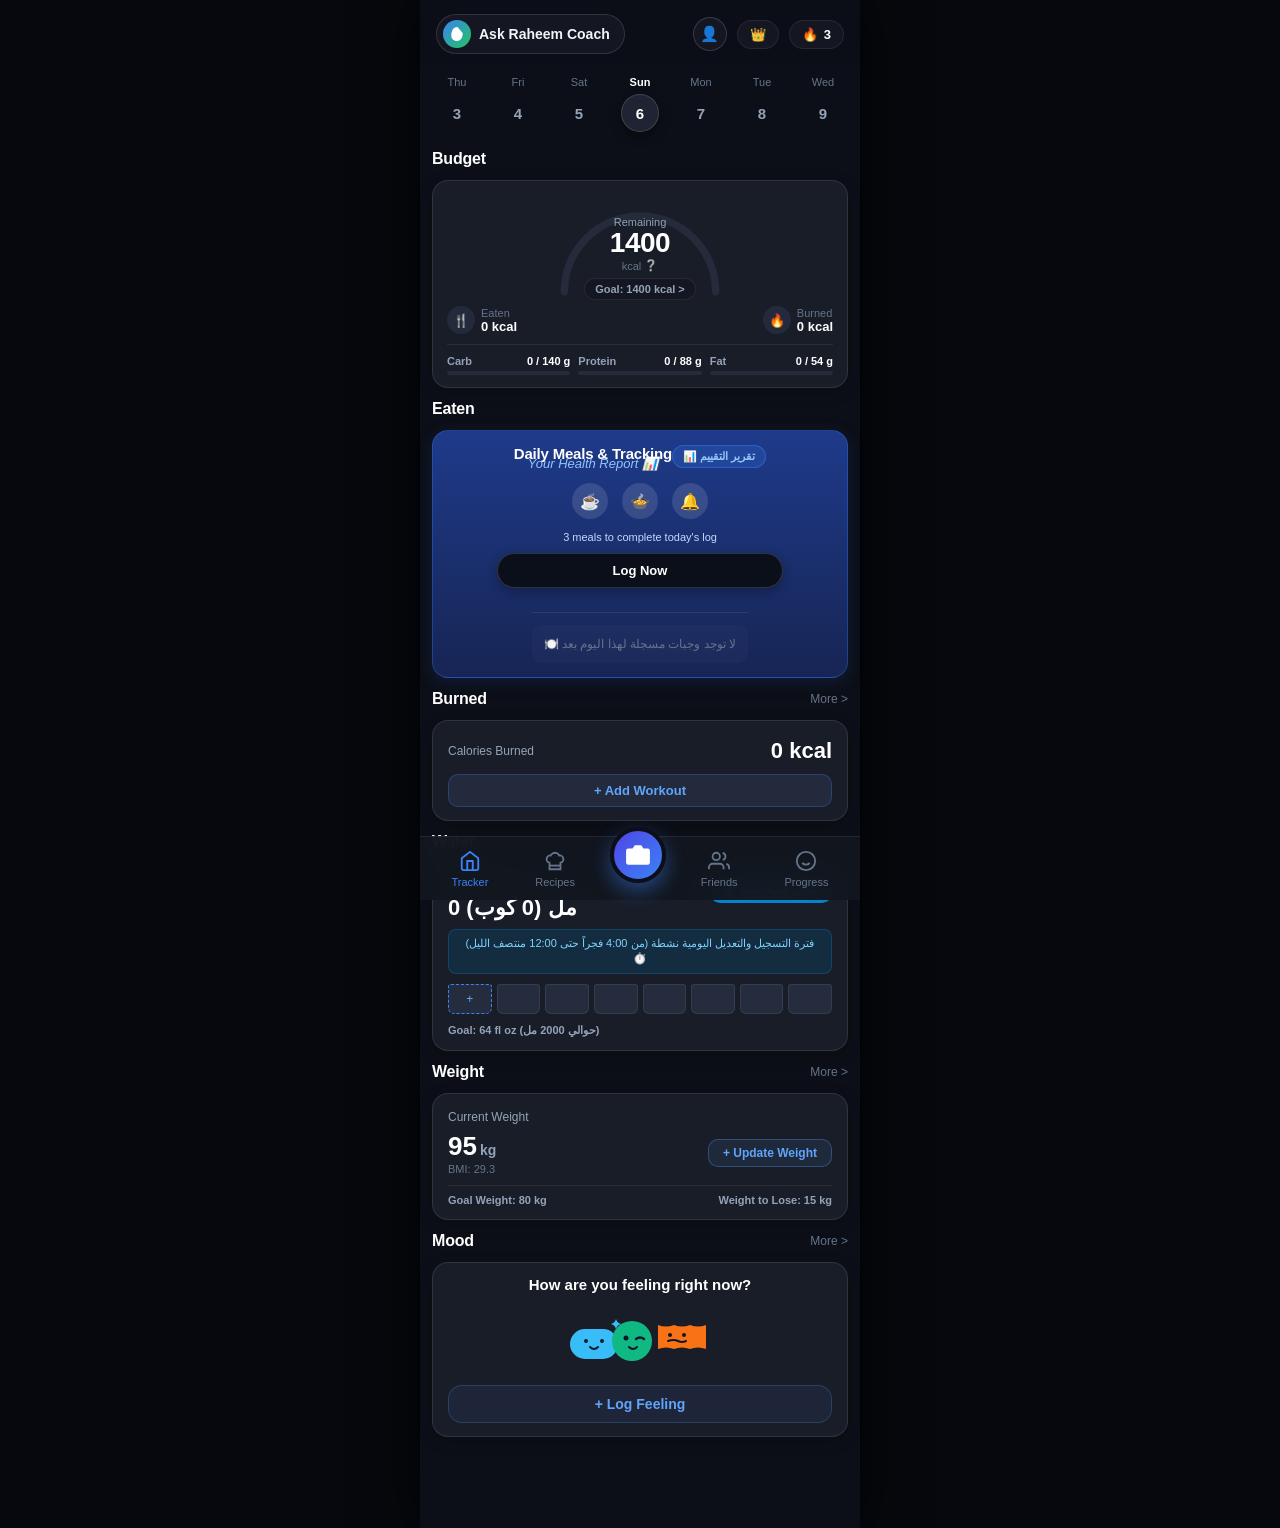
==== android-app/app/src/main/assets/www/index.html @ b7147da4 "Initial commit: Raheem Coach application with secured environment variables and cloud sync" ====
<!DOCTYPE html>
<html lang="ar" dir="rtl">
<head>
  <meta charset="UTF-8">
  <meta name="viewport" content="width=device-width, initial-scale=1.0, maximum-scale=1.0, user-scalable=no, viewport-fit=cover">
  <meta name="theme-color" content="#0c0f17">
  <meta name="apple-mobile-web-app-capable" content="yes">
  <meta name="apple-mobile-web-app-status-bar-style" content="black-translucent">
  <title>Raheem Coach | تتبع السعرات وتحليل الجسم</title>

  <!-- PWA Manifest & Icons -->
  <link rel="manifest" href="manifest.webmanifest">
  <link rel="icon" type="image/png" href="assets/favicon.png">
  <link rel="apple-touch-icon" href="assets/icon-192.png">

  <!-- Stylesheets -->
  <link rel="stylesheet" href="css/raheem-coach.css?v=2.0">
  <link rel="stylesheet" href="css/appediet.css?v=2.0">
  <link rel="stylesheet" href="css/components.css?v=2.0">
  <link rel="stylesheet" href="css/responsive.css?v=2.0">

  <script>
    if ('serviceWorker' in navigator) {
      navigator.serviceWorker.getRegistrations().then(function(registrations) {
        for (let registration of registrations) {
          registration.update();
        }
      });
    }
  </script>
</head>
<body>

  <!-- Main Mobile Application Shell -->
  <div id="mobile-shell">

    <!-- Raheem Coach Header -->
    <header class="app-header">
      <div class="header-left">
        <button class="btn-ask-appediet" id="btn-header-ask-appediet" title="اسأل كوتش رحيم الذكي">
          <div class="app-logo-badge">
            <svg viewBox="0 0 100 100" width="20" height="20">
              <path d="M 52 18 C 32 18 24 38 24 58 C 24 74 38 82 50 82 C 68 82 76 66 76 46 Z" fill="#ffffff"/>
            </svg>
          </div>
          <span class="ask-text">Ask Raheem Coach</span>
        </button>
      </div>

      <div class="header-right">
        <!-- Google Account Profile Avatar Button -->
        <button class="badge-pill badge-user-profile" id="btn-user-profile" title="حسابي والملف الشخصي">
          <img id="header-user-avatar" src="" class="header-avatar-img hidden" alt="صورة حساب Google">
          <span id="header-user-placeholder-icon" style="font-size: 15px;">👤</span>
        </button>
        <!-- VIP Crown -->
        <button class="badge-pill badge-crown" id="badge-crown-vip" title="إعدادات المفتاح والاشتراك VIP">
          <span>👑</span>
        </button>
        <!-- Streak Flame -->
        <div class="badge-pill badge-streak" id="badge-streak">
          <span class="fire-icon">🔥</span>
          <span id="dash-streak-count">0</span>
        </div>
      </div>
    </header>

    <!-- Android PWA Installation Banner -->
    <div id="pwa-install-banner" class="pwa-install-banner hidden" style="margin: 0 16px 10px 16px;">
      <div class="pwa-banner-left">
        <img src="assets/icon-192.png" alt="Raheem Coach" class="pwa-banner-icon" style="border-radius: 8px;">
        <div>
          <div class="pwa-banner-title">تطبيق Raheem Coach على هاتفك</div>
          <div class="pwa-banner-sub">ثبّت التطبيق ليعمل بملء الشاشة</div>
        </div>
      </div>
      <button class="btn-pwa-install-action" id="btn-pwa-install">تثبيت الآن</button>
    </div>

    <!-- Calendar Date Strip (Matches Screenshot 4) -->
    <div class="calendar-strip" id="calendar-strip-container">
      <!-- Injected by JavaScript -->
    </div>

    <!-- VIEW 1: MAIN TRACKER DASHBOARD (Matches Screenshots 3 & 4) -->
    <main id="view-tracker" class="view-container">

      <!-- Budget Section Header -->
      <div class="section-title-row">
        <h2 class="section-title">Budget</h2>
      </div>

      <!-- Budget Card (Semi-arc Radial & Macros) -->
      <div class="app-card budget-card">
        <!-- Radial Semi-Arc Gauge -->
        <div class="budget-radial-container">
          <svg class="radial-svg" viewBox="0 0 220 125">
            <defs>
              <linearGradient id="radialGrad" x1="0%" y1="0%" x2="100%" y2="0%">
                <stop offset="0%" stop-color="#3b82f6" />
                <stop offset="100%" stop-color="#60a5fa" />
              </linearGradient>
            </defs>
            <!-- Background Arc -->
            <path class="radial-track" d="M 20 115 A 90 90 0 0 1 200 115" />
            <!-- Active Progress Arc -->
            <path class="radial-progress" id="dash-radial-arc" d="M 20 115 A 90 90 0 0 1 200 115" stroke-dasharray="283" stroke-dashoffset="283" />
          </svg>
          <div class="radial-center-content">
            <span class="radial-label">Remaining</span>
            <span class="radial-value" id="dash-remaining-kcal">1400</span>
            <div class="radial-unit">
              <span>kcal</span>
              <span style="cursor: pointer; opacity: 0.8;" title="مبني على وزنك والهدف">❔</span>
            </div>
            <div class="budget-goal-pill" id="dash-goal-kcal-badge" style="margin-top: 6px;">
              Goal: 1400 kcal &gt;
            </div>
          </div>
        </div>

        <!-- Left / Right Stats (Eaten vs Burned) -->
        <div class="budget-stats-row">
          <div class="budget-side-stat">
            <div class="stat-icon-wrapper">🍴</div>
            <div class="stat-content">
              <span class="stat-title">Eaten</span>
              <span class="stat-num" id="dash-eaten-kcal">0 kcal</span>
            </div>
          </div>
          <div class="budget-side-stat">
            <div class="stat-icon-wrapper">🔥</div>
            <div class="stat-content">
              <span class="stat-title">Burned</span>
              <span class="stat-num" id="dash-burned-kcal">0 kcal</span>
            </div>
          </div>
        </div>

        <!-- 3 Macro Progress Bars -->
        <div class="budget-macros-row">
          <!-- Carb -->
          <div class="macro-col">
            <div class="macro-header">
              <span class="macro-name">Carb</span>
              <span class="macro-val" id="dash-carb-val">0 / 140 g</span>
            </div>
            <div class="macro-bar-track">
              <div class="macro-bar-fill carb" id="dash-carb-fill" style="width: 0%;"></div>
            </div>
          </div>
          <!-- Protein -->
          <div class="macro-col">
            <div class="macro-header">
              <span class="macro-name">Protein</span>
              <span class="macro-val" id="dash-protein-val">0 / 88 g</span>
            </div>
            <div class="macro-bar-track">
              <div class="macro-bar-fill protein" id="dash-protein-fill" style="width: 0%;"></div>
            </div>
          </div>
          <!-- Fat -->
          <div class="macro-col">
            <div class="macro-header">
              <span class="macro-name">Fat</span>
              <span class="macro-val" id="dash-fat-val">0 / 54 g</span>
            </div>
            <div class="macro-bar-track">
              <div class="macro-bar-fill fat" id="dash-fat-fill" style="width: 0%;"></div>
            </div>
          </div>
        </div>
      </div>

      <!-- Eaten Section Header -->
      <div class="section-title-row">
        <h2 class="section-title">Eaten</h2>
      </div>

      <!-- Eaten Hero Card (Matches Screenshot 3 & 4) -->
      <div class="eaten-hero-card">
        <div style="display:flex; justify-content:space-between; align-items:flex-start;">
          <div>
            <div class="eaten-hero-title">Daily Meals & Tracking</div>
            <div class="eaten-hero-subtitle" id="eaten-health-report-link" style="cursor:pointer;" title="اضغط لفتح التقرير الأسبوعي">
              Your Health Report 📊
            </div>
          </div>
          <button class="btn-quick-report-tag" id="btn-open-weekly-report" style="background:rgba(59,130,246,0.2); border:1px solid rgba(59,130,246,0.4); color:#93c5fd; padding:4px 10px; border-radius:20px; font-size:11px; font-weight:700; cursor:pointer;">
            📊 تقرير التقييم
          </button>
        </div>

        <!-- 3 Meals Status Row -->
        <div class="eaten-meals-status-row">
          <div class="meal-status-bubble" id="meal-status-breakfast" title="Breakfast">☕</div>
          <div class="meal-status-bubble" id="meal-status-lunch" title="Lunch">🍲</div>
          <div class="meal-status-bubble" id="meal-status-dinner" title="Dinner">🔔</div>
        </div>

        <div class="eaten-meals-desc" id="dash-eaten-meals-desc">3 meals to complete today's log</div>
        <button class="btn-eaten-log" id="btn-eaten-log-now">Log Now</button>

        <!-- Logged Meals List Container (Allows clicking to review and re-edit) -->
        <div id="dash-logged-meals-list" class="logged-meals-container" style="margin-top:14px; border-top:1px solid rgba(255,255,255,0.08); padding-top:12px; display:flex; flex-direction:column; gap:8px;">
          <!-- Dynamically populated by AppedietApp.refreshDashboard() -->
        </div>
      </div>

      <!-- Burned Section Header & Card -->
      <div class="section-title-row">
        <h2 class="section-title">Burned</h2>
        <a class="section-more-link" id="link-more-burned">More &gt;</a>
      </div>
      <div class="app-card">
        <div class="card-single-stat-row">
          <span class="card-stat-label">Calories Burned</span>
          <span class="card-stat-big-val" id="dash-calories-burned-val">0 kcal</span>
        </div>
        <button class="btn-card-action" id="btn-add-workout">+ Add Workout</button>
      </div>

      <!-- Water Section Header & Card (Matches Screenshot 3 & 4) -->
      <div class="section-title-row">
        <h2 class="section-title">Water</h2>
        <a class="section-more-link" id="link-more-water">تعديل &gt;</a>
      </div>
      <div class="app-card">
        <div style="display:flex; justify-content:space-between; align-items:flex-start;">
          <div>
            <div class="card-stat-label">Today's Intake</div>
            <div class="card-stat-big-val" id="dash-water-intake-val" style="margin-top: 4px;">0 مل (0 كوب)</div>
          </div>
          <button class="btn-update-weight" id="btn-open-water-modal" style="background:#0284c7; color:#fff; border:none; padding:6px 12px; font-size:11.5px; border-radius:10px; cursor:pointer;">
            💧 تعديل كمية الماء
          </button>
        </div>

        <!-- 4:00 AM to 12:00 AM Cutoff Indicator -->
        <div id="dash-water-window-badge" style="background:rgba(2,132,199,0.15); border:1px solid rgba(2,132,199,0.3); border-radius:8px; padding:6px 10px; font-size:11px; color:#7dd3fc; margin:8px 0 10px 0; text-align:center; line-height:1.4;">
          ⏱️ فترة التسجيل والتعديل اليومية نشطة (من 4:00 فجراً حتى 12:00 منتصف الليل)
        </div>

        <!-- 8 Glass Cups Row -->
        <div class="water-cups-grid">
          <div class="water-cup-item first-add" title="انقر لإضافة كوب">+</div>
          <div class="water-cup-item" title="كوب 2"></div>
          <div class="water-cup-item" title="كوب 3"></div>
          <div class="water-cup-item" title="كوب 4"></div>
          <div class="water-cup-item" title="كوب 5"></div>
          <div class="water-cup-item" title="كوب 6"></div>
          <div class="water-cup-item" title="كوب 7"></div>
          <div class="water-cup-item" title="كوب 8"></div>
        </div>

        <div class="water-footer-goal" id="dash-water-goal-val">Goal: 64 fl oz (حوالي 2000 مل)</div>
      </div>

      <!-- Weight Section Header & Card (Matches Screenshot 3 & 4) -->
      <div class="section-title-row">
        <h2 class="section-title">Weight</h2>
        <a class="section-more-link" id="link-more-weight">More &gt;</a>
      </div>
      <div class="app-card">
        <span class="card-stat-label">Current Weight</span>
        <div class="weight-row-main">
          <div class="weight-current-block">
            <div class="weight-val-unit">
              <span class="weight-number" id="dash-current-weight-val">95</span>
              <span class="weight-unit">kg</span>
            </div>
            <span class="weight-bmi-badge" id="dash-weight-bmi">BMI: 29.3</span>
          </div>
          <button class="btn-update-weight" id="btn-update-weight-modal">+ Update Weight</button>
        </div>

        <div class="weight-footer-goals">
          <span id="dash-goal-weight-val">Goal Weight: 80 kg</span>
          <span id="dash-weight-to-lose-val">Weight to Lose: 15 kg</span>
        </div>
      </div>

      <!-- Mood Section Header & Card (Matches Screenshot 3) -->
      <div class="section-title-row">
        <h2 class="section-title">Mood</h2>
        <a class="section-more-link" id="link-more-mood">More &gt;</a>
      </div>
      <div class="app-card mood-card">
        <div class="mood-title-ask">How are you feeling right now?</div>

        <!-- Mascot Cartoon Blobs Graphic -->
        <div class="mood-mascots-preview">
          <svg viewBox="0 0 140 52">
            <!-- Blue pill smiling -->
            <rect x="0" y="16" width="48" height="30" rx="15" fill="#38bdf8"/>
            <circle cx="16" cy="28" r="2" fill="#0f172a"/>
            <circle cx="32" cy="28" r="2" fill="#0f172a"/>
            <path d="M 20 34 Q 24 38 28 34" stroke="#0f172a" stroke-width="2" fill="none" stroke-linecap="round"/>

            <!-- Green winking blob -->
            <circle cx="62" cy="28" r="20" fill="#10b981"/>
            <circle cx="56" cy="25" r="2.5" fill="#0f172a"/>
            <path d="M 66 26 Q 70 23 74 26" stroke="#0f172a" stroke-width="2.5" fill="none" stroke-linecap="round"/>
            <path d="M 59 34 Q 63 38 67 34" stroke="#0f172a" stroke-width="2" fill="none" stroke-linecap="round"/>
            <path d="M 46 6 Q 47 10 51 11 Q 47 12 46 16 Q 45 12 41 11 Q 45 10 46 6 Z" fill="#38bdf8"/>

            <!-- Orange wavy blob -->
            <path d="M 88 12 Q 96 15 104 12 Q 112 15 120 12 Q 128 15 136 12 L 136 36 Q 128 33 120 36 Q 112 33 104 36 Q 96 33 88 36 Z" fill="#f97316"/>
            <circle cx="100" cy="22" r="2" fill="#0f172a"/>
            <circle cx="114" cy="22" r="2" fill="#0f172a"/>
            <path d="M 98 28 Q 104 26 108 28 Q 112 30 116 28" stroke="#0f172a" stroke-width="2" fill="none" stroke-linecap="round"/>
          </svg>
        </div>

        <button class="btn-log-feeling" id="btn-log-feeling-modal">+ Log Feeling</button>
      </div>

    </main>

    <!-- VIEW 2: BODY COMPOSITION & FAT DISTRIBUTION (User Core Request) -->
    <section id="view-body-progress" class="view-container hidden">
      <div class="section-title-row">
        <h2 class="section-title">Body Composition & Fat Map</h2>
      </div>

      <!-- Semi-Monthly (15-Day) Body & Weight Tracking Card -->
      <div id="semi-monthly-tracking-card" style="margin-bottom: 12px;"></div>

      <div class="app-card" style="padding: 12px 10px;">
        <form id="body-analysis-form" class="compact-form-grid">
          <p style="font-size: 11.5px; color: var(--text-secondary); line-height: 1.4; margin-bottom: 2px;">
            أدخل مقاسات جسمك والتقط صوراً لتحليل نسبة الدهون وخريطة توزيعها ومناطق تركزها بدقة:
          </p>

          <!-- Core Stats: Weight, Height, Goal -->
          <div class="form-row-3col">
            <div class="compact-field-card">
              <label for="input-body-weight" class="compact-field-label">الوزن (كجم)</label>
              <input type="number" step="0.1" id="input-body-weight" class="compact-field-input" value="95" required>
            </div>
            <div class="compact-field-card">
              <label for="input-body-height" class="compact-field-label">الطول (سم)</label>
              <input type="number" id="input-body-height" class="compact-field-input" value="180" required>
            </div>
            <div class="compact-field-card">
              <label for="input-body-goal-weight" class="compact-field-label">الهدف (كجم)</label>
              <input type="number" step="0.1" id="input-body-goal-weight" class="compact-field-input" value="80" required>
            </div>
          </div>

          <!-- Circumferences: Waist & Neck (Essential for US Navy fat formula) -->
          <div class="form-row-2col">
            <div class="compact-field-card">
              <label for="input-body-waist" class="compact-field-label">الخصر (سم) *</label>
              <input type="number" step="0.5" id="input-body-waist" class="compact-field-input" value="98" required>
            </div>
            <div class="compact-field-card">
              <label for="input-body-neck" class="compact-field-label">الرقبة (سم) *</label>
              <input type="number" step="0.5" id="input-body-neck" class="compact-field-input" value="40" required>
            </div>
          </div>

          <!-- Secondary Circumferences: Hips & Chest -->
          <div class="form-row-2col">
            <div class="compact-field-card">
              <label for="input-body-hip" class="compact-field-label">الأرداف / الحوض (سم)</label>
              <input type="number" step="0.5" id="input-body-hip" class="compact-field-input" value="104">
            </div>
            <div class="compact-field-card">
              <label for="input-body-chest" class="compact-field-label">الصدر (سم)</label>
              <input type="number" step="0.5" id="input-body-chest" class="compact-field-input" value="102">
            </div>
          </div>

          <!-- Demographics: Gender & Age -->
          <div class="form-row-2col">
            <div class="compact-field-card">
              <label for="input-body-gender" class="compact-field-label">الجنس</label>
              <select id="input-body-gender" class="compact-field-select">
                <option value="male" selected>ذكر (Male)</option>
                <option value="female">أنثى (Female)</option>
              </select>
            </div>
            <div class="compact-field-card">
              <label for="input-body-age" class="compact-field-label">العمر (سنة)</label>
              <input type="number" id="input-body-age" class="compact-field-input" value="28">
            </div>
          </div>

          <!-- Body Photos Upload -->
          <div style="border-top: 1px solid rgba(255, 255, 255, 0.08); padding-top: 6px; margin-top: 2px;">
            <div style="display: flex; gap: 8px;">
              <label class="compact-photo-btn" style="flex:1;">
                <span>📷 صورة أمامية</span>
                <input type="file" id="body-front-photo-input" accept="image/*" class="hidden">
              </label>
              <label class="compact-photo-btn" style="flex:1;">
                <span>📷 صورة جانبية</span>
                <input type="file" id="body-side-photo-input" accept="image/*" class="hidden">
              </label>
            </div>
            <!-- Thumbnails -->
            <div style="display: flex; gap: 8px; margin-top: 6px;">
              <img id="front-photo-thumb" class="hidden" style="width: 48px; height: 60px; object-fit: cover; border-radius: 6px; border: 1px solid var(--border-active);" alt="Front">
              <img id="side-photo-thumb" class="hidden" style="width: 48px; height: 60px; object-fit: cover; border-radius: 6px; border: 1px solid var(--border-active);" alt="Side">
            </div>
          </div>

          <button type="submit" class="dialog-btn-primary" style="margin-top: 4px; padding: 11px 16px; font-size: 13.5px;">
            🧬 تحليل نسبة وتوزيع الدهون الآن
          </button>
        </form>
      </div>

      <!-- Analysis Results Card -->
      <div id="body-analysis-results" class="body-analysis-container">
        <!-- Hero Metrics -->
        <div class="body-fat-card-hero">
          <div class="body-fat-gauge-row">
            <div class="fat-pct-circle">
              <span class="fat-pct-number" id="res-body-fat-pct">26.8%</span>
              <span class="fat-pct-label">نسبة الدهون</span>
            </div>
            <div class="body-mass-split-col">
              <div class="mass-item-badge">
                <span class="mass-dot fat"></span>
                <div>
                  <div style="font-size: 11px; color: var(--text-muted);">كتلة الدهون</div>
                  <div style="font-size: 15px; font-weight: 700;" id="res-fat-mass-kg">25.5 kg</div>
                </div>
              </div>
              <div class="mass-item-badge">
                <span class="mass-dot muscle"></span>
                <div>
                  <div style="font-size: 11px; color: var(--text-muted);">الكتلة العضلية</div>
                  <div style="font-size: 15px; font-weight: 700;" id="res-lean-mass-kg">69.5 kg</div>
                </div>
              </div>
            </div>
          </div>

          <!-- BMI Quick Badge -->
          <div style="display:flex; justify-content:space-between; font-size:12px; border-top:1px solid var(--border-subtle); padding-top:10px;">
            <span style="color:var(--text-muted);">مؤشر كتلة الجسم (BMI):</span>
            <span style="font-weight:700; color:#ffffff;" id="res-body-bmi">29.3</span>
          </div>
        </div>

        <!-- Interactive Body Silhouette Heatmap (Where is fat stored?) -->
        <div class="body-silhouette-card">
          <h3 style="font-size:15px; font-weight:700; color:#fff;">خريطة توزيع الدهون (Fat Distribution Map)</h3>
          
          <div class="silhouette-layout">
            <!-- Vector Silhouette Graphic -->
            <div class="silhouette-svg-box">
              <svg viewBox="0 0 100 200" width="100%" height="100%">
                <!-- Head -->
                <circle cx="50" cy="18" r="14" fill="#334155" />
                <!-- Neck -->
                <rect x="46" y="32" width="8" height="8" rx="2" fill="#334155" />
                
                <!-- Chest / Upper Torso Heat Zone -->
                <path id="svg-heat-chest" d="M 28 42 C 34 38 66 38 72 42 L 70 70 L 30 70 Z" fill="rgba(245, 158, 11, 0.7)" />
                <!-- Chest line border -->
                <path d="M 28 42 C 34 38 66 38 72 42 L 70 70 L 30 70 Z" fill="none" stroke="#64748b" stroke-width="1.5" />

                <!-- Abdomen / Visceral Belly Heat Zone -->
                <ellipse id="svg-heat-belly" cx="50" cy="94" rx="22" ry="20" fill="rgba(239, 68, 68, 0.85)" />
                <ellipse cx="50" cy="94" rx="22" ry="20" fill="none" stroke="#64748b" stroke-width="1.5" />

                <!-- Flanks / Love Handles (Left & Right) -->
                <path id="svg-heat-flanks" d="M 26 80 Q 20 95 28 112 L 32 110 Q 25 95 30 80 Z M 74 80 Q 80 95 72 112 L 68 110 Q 75 95 70 80 Z" fill="rgba(249, 115, 22, 0.8)" />

                <!-- Pelvis / Hips -->
                <path d="M 28 112 C 36 122 64 122 72 112 L 66 130 L 34 130 Z" fill="#334155" />

                <!-- Thighs Heat Zone -->
                <path id="svg-heat-thighs" d="M 33 130 L 46 130 L 44 165 L 30 165 Z M 54 130 L 67 130 L 70 165 L 56 165 Z" fill="rgba(16, 185, 129, 0.5)" stroke="#64748b" stroke-width="1" />

                <!-- Lower Legs -->
                <rect x="31" y="166" width="10" height="26" rx="4" fill="#334155" />
                <rect x="59" y="166" width="10" height="26" rx="4" fill="#334155" />
                <!-- Feet -->
                <ellipse cx="35" cy="195" rx="9" ry="4" fill="#1e293b" />
                <ellipse cx="65" cy="195" rx="9" ry="4" fill="#1e293b" />
              </svg>
            </div>

            <!-- Distribution Breakdown Bars -->
            <div class="fat-distribution-breakdown-list">
              <!-- Abdominal / Visceral -->
              <div class="dist-bar-item">
                <div class="dist-bar-header">
                  <span style="color:#ef4444;">البطن والأحشاء (Visceral)</span>
                  <span id="dist-val-abdomen">42%</span>
                </div>
                <div class="dist-track">
                  <div class="dist-fill" id="dist-bar-abdomen" style="width: 42%; background-color: #ef4444;"></div>
                </div>
              </div>

              <!-- Flanks / Love Handles -->
              <div class="dist-bar-item">
                <div class="dist-bar-header">
                  <span style="color:#f97316;">الخواصر وأسفل الظهر</span>
                  <span id="dist-val-flanks">24%</span>
                </div>
                <div class="dist-track">
                  <div class="dist-fill" id="dist-bar-flanks" style="width: 24%; background-color: #f97316;"></div>
                </div>
              </div>

              <!-- Chest / Torso -->
              <div class="dist-bar-item">
                <div class="dist-bar-header">
                  <span style="color:#f59e0b;">الصدر والجزء العلوي</span>
                  <span id="dist-val-chest">22%</span>
                </div>
                <div class="dist-track">
                  <div class="dist-fill" id="dist-bar-chest" style="width: 22%; background-color: #f59e0b;"></div>
                </div>
              </div>

              <!-- Thighs & Legs -->
              <div class="dist-bar-item">
                <div class="dist-bar-header">
                  <span style="color:#10b981;">الأفخاذ والساقين</span>
                  <span id="dist-val-thighs">12%</span>
                </div>
                <div class="dist-track">
                  <div class="dist-fill" id="dist-bar-thighs" style="width: 12%; background-color: #10b981;"></div>
                </div>
              </div>
            </div>
          </div>

          <!-- Strategy & Recommendations -->
          <div style="background-color:rgba(0,0,0,0.25); border-radius:12px; padding:12px; margin-top:8px;">
            <div style="font-size:12px; font-weight:700; color:#60a5fa; margin-bottom:4px;">💡 التوصية الغذائية المخصصة لنوع توزيع دهونك:</div>
            <div id="res-fat-strategy" style="font-size:12px; color:#cbd5e1; line-height:1.5;">
              تتركز الدهون بشكل أساسي في منطقة البطن والحشوية والخواصر (Visceral & Abdominal). يوصى بعجز سعرات معتدل (400-500 سعر)، والتركيز على البروتين لحماية العضلات وزيادة النشاط اليومي NEAT (8000 إلى 10000 خطوة).
            </div>
          </div>

          <button class="dialog-btn-primary" id="btn-apply-goals-to-profile" style="margin-top:4px;">
            🎯 تحديث ميزانية السعرات اليومية تلقائياً
          </button>
        </div>
      </div>
    </section>

    <!-- VIEW 3: RECIPES -->
    <section id="view-recipes" class="view-container hidden">
      <div class="section-title-row">
        <h2 class="section-title">Healthy Recipes</h2>
      </div>
      <div class="app-card" style="display:flex; flex-direction:column; gap:12px;">
        <div style="font-size:15px; font-weight:700; color:#fff;">وجبات سريعة عالية البروتين للشبع</div>
        
        <div style="background:#1e2434; padding:12px; border-radius:12px; display:flex; justify-content:space-between; align-items:center;">
          <div>
            <div style="font-weight:700; color:#f1f5f9;">أومليت البيض والشوفان الصحي</div>
            <div style="font-size:12px; color:var(--text-muted);">280 kcal • 22g Protein • 18g Carb</div>
          </div>
          <button class="btn-update-weight" onclick="(window.RaheemCoachApp || window.AppedietApp).scanner.openWithCustomMeal('أومليت البيض والشوفان الصحي', 280, 22, 18, 12)">عرض</button>
        </div>

        <div style="background:#1e2434; padding:12px; border-radius:12px; display:flex; justify-content:space-between; align-items:center;">
          <div>
            <div style="font-weight:700; color:#f1f5f9;">سلطة التونة بالليمون والخيار</div>
            <div style="font-size:12px; color:var(--text-muted);">190 kcal • 30g Protein • 4g Carb</div>
          </div>
          <button class="btn-update-weight" onclick="(window.RaheemCoachApp || window.AppedietApp).scanner.openWithCustomMeal('سلطة التونة بالليمون والخيار', 190, 30, 4, 3)">عرض</button>
        </div>
      </div>
    </section>

    <!-- VIEW 4: FRIENDS & SOCIAL STREAK -->
    <section id="view-friends" class="view-container hidden">
      <div class="section-title-row">
        <h2 class="section-title">Friends & Community</h2>
      </div>
      <div class="app-card" style="text-align:center; padding:28px 16px;">
        <div style="font-size:36px; margin-bottom:8px;">👥</div>
        <h3 style="font-size:16px; font-weight:700; color:#fff;">تحديات الأصدقاء والالتزام</h3>
        <p style="font-size:13px; color:var(--text-secondary); margin:8px 0 16px 0;">
          شارك أيام التزامك (Streak) وتنافس مع أصدقائك في تحقيق مستهدفات الماء والرياضة.
        </p>
        <button class="dialog-btn-primary" onclick="alert('رابط مشاركة التحدي: https://appediet.app/invite')">مشاركة رابط التحدي</button>
      </div>
    </section>

    <!-- Fixed Bottom Navigation Bar (Matches Screenshot 3 & 4) -->
    <nav class="bottom-nav">
      <!-- Tab 1: Tracker -->
      <button class="nav-tab-item active" data-view="tracker">
        <svg viewBox="0 0 24 24">
          <path d="M3 9l9-7 9 7v11a2 2 0 0 1-2 2H5a2 2 0 0 1-2-2z"/>
          <polyline points="9 22 9 12 15 12 15 22"/>
        </svg>
        <span>Tracker</span>
      </button>

      <!-- Tab 2: Recipes -->
      <button class="nav-tab-item" data-view="recipes">
        <svg viewBox="0 0 24 24">
          <path d="M6 13.87A4 4 0 0 1 7.41 6a5.11 5.11 0 0 1 1.05-1.54 5 5 0 0 1 7.08 0A5.11 5.11 0 0 1 16.59 6 4 4 0 0 1 18 13.87V21H6Z"/>
          <line x1="6" y1="17" x2="18" y2="17"/>
        </svg>
        <span>Recipes</span>
      </button>

      <!-- Tab 3: Center Elevated Camera FAB -->
      <div class="nav-camera-fab-container">
        <button class="nav-camera-fab" id="nav-fab-camera" title="مسح وجبة أو مشروب بالكاميرا">
          <svg viewBox="0 0 24 24">
            <path d="M23 19a2 2 0 0 1-2 2H3a2 2 0 0 1-2-2V8a2 2 0 0 1 2-2h4l2-3h6l2 3h4a2 2 0 0 1 2 2z"/>
            <circle cx="12" cy="13" r="4"/>
          </svg>
        </button>
      </div>

      <!-- Tab 4: Friends -->
      <button class="nav-tab-item" data-view="friends">
        <svg viewBox="0 0 24 24">
          <path d="M17 21v-2a4 4 0 0 0-4-4H5a4 4 0 0 0-4 4v2"/>
          <circle cx="9" cy="7" r="4"/>
          <path d="M23 21v-2a4 4 0 0 0-3-3.87"/>
          <path d="M16 3.13a4 4 0 0 1 0 7.75"/>
        </svg>
        <span>Friends</span>
      </button>

      <!-- Tab 5: Progress / Body -->
      <button class="nav-tab-item" data-view="body-progress">
        <svg viewBox="0 0 24 24">
          <circle cx="12" cy="12" r="10"/>
          <path d="M8 14s1.5 2 4 2 4-2 4-2"/>
          <line x1="9" y1="9" x2="9.01" y2="9"/>
          <line x1="15" y1="9" x2="15.01" y2="9"/>
        </svg>
        <span>Progress</span>
      </button>
    </nav>

  </div><!-- /mobile-shell -->


  <!-- ==========================================================================
       MODAL 1: FOOD SCANNER & DETAILS (Matches Screenshots 1 & 2)
       ========================================================================== -->
  <div class="food-modal-overlay" id="food-scanner-modal">
    <div class="food-modal-container">
      
      <!-- Modal Header -->
      <div class="food-modal-header">
        <button class="food-nav-icon-btn" id="btn-close-food-modal">
          <svg width="20" height="20" viewBox="0 0 24 24" fill="none" stroke="currentColor" stroke-width="2.5"><polyline points="15 18 9 12 15 6"/></svg>
        </button>
        <button class="meal-type-selector-btn" id="current-meal-type-badge">Lunch ▾</button>
        <div style="display:flex; gap:10px;">
          <button class="food-nav-icon-btn" title="مساعدة">❔</button>
          <button class="food-nav-icon-btn" title="مفضلة">⭐</button>
        </div>
      </div>

      <!-- Hidden file input for capturing meals -->
      <input type="file" id="food-camera-file-input" accept="image/*" class="hidden">

      <!-- Scrollable Body -->
      <div class="food-modal-scrollable">
        
        <!-- Top Photo Display (Matches Screenshot 1 & 2) -->
        <div class="food-photo-hero-area" style="background:#131824; display:flex; align-items:center; justify-content:center; position:relative; overflow:hidden;">
          <img id="food-photo-preview" src="" alt="صورة الوجبة" style="display:none; width:100%; height:100%; object-fit:cover;">
          <div id="food-photo-placeholder" style="display:flex; flex-direction:column; align-items:center; justify-content:center; color:var(--text-muted); padding:30px; text-align:center;">
            <span style="font-size:52px; margin-bottom:8px;">🥗</span>
            <span style="font-size:14px; font-weight:600; color:#cbd5e1;">صورة الوجبة المحللة عبر الذكاء الاصطناعي</span>
            <span style="font-size:11px; color:var(--text-muted); margin-top:4px;">اضغط تصوير بالأسفل لفحص أي فطار أو غداء أو عشاء</span>
          </div>
          <button class="food-camera-retake-btn" id="btn-retake-photo">
            <span>📷 إعادة تصوير</span>
          </button>
        </div>

        <!-- Food Details Bottom Sheet -->
        <div class="food-details-sheet">
          
          <!-- Ingredient Details Box (User Precision Input) -->
          <div class="food-notes-card" id="food-notes-card">
            <div class="food-notes-header" id="btn-notes-header-toggle">
              <div class="notes-header-left">
                <span class="notes-icon">✍️</span>
                <div>
                  <div class="notes-title">تدقيق المكونات (لدقة حسابية 100%)</div>
                  <div class="notes-sub">اكتب مثلاً: كم بيضة، ملاعق سكر، زيت، كمية أرز أو خبز...</div>
                </div>
              </div>
              <button type="button" class="btn-toggle-notes" id="btn-toggle-notes" title="طي / إظهار الملاحظات">▴</button>
            </div>

            <div class="food-notes-body" id="food-notes-body">
              <textarea id="food-user-notes-input" class="food-notes-textarea" rows="2" placeholder="اكتب تفاصيل إضافية للمكونات إن أردت (مثال: 3 بيضات، نصف رغيف بلدي، ملعقة زيت زيتون، وشاي بملعقة سكر)..."></textarea>
              
              <!-- Quick Tap Suggestions -->
              <div class="notes-quick-tags">
                <button type="button" class="quick-tag-chip" data-tag="+ معلقة سكر">+ معلقة سكر</button>
                <button type="button" class="quick-tag-chip" data-tag="+ بدون سكر">+ بدون سكر</button>
                <button type="button" class="quick-tag-chip" data-tag="+ 2 بيضة مسلوقة">+ 2 بيضة مسلوقة</button>
                <button type="button" class="quick-tag-chip" data-tag="+ 3 بيضات">+ 3 بيضات</button>
                <button type="button" class="quick-tag-chip" data-tag="+ نصف رغيف بلدي">+ نصف رغيف بلدي</button>
                <button type="button" class="quick-tag-chip" data-tag="+ معلقة زيت زيتون">+ معلقة زيت زيتون</button>
                <button type="button" class="quick-tag-chip" data-tag="+ 5 ملاعق أرز">+ 5 ملاعق أرز</button>
                <button type="button" class="quick-tag-chip" data-tag="+ بطاطس مسلوقة">+ بطاطس مسلوقة</button>
              </div>

              <div class="notes-action-row">
                <button type="button" class="btn-analyze-with-notes" id="btn-analyze-with-notes">
                  <span id="btn-analyze-notes-icon">⚡</span>
                  <span id="btn-analyze-notes-text">تحليل الوجبة بالصورة والمكونات المكتوبة</span>
                </button>
              </div>
            </div>
          </div>

          <!-- Title & Quantity Stepper Row -->
          <div class="food-title-stepper-row">
            <div class="food-title-box">
              <span class="food-name-title" id="modal-food-name">وجبة طعام</span>
              <button class="btn-edit-pencil" id="btn-edit-food-name">✎</button>
            </div>
            <!-- Stepper -->
            <div class="stepper-control">
              <button class="stepper-btn minus" id="btn-stepper-minus">-</button>
              <span class="stepper-count" id="modal-stepper-count">1</span>
              <button class="stepper-btn plus" id="btn-stepper-plus">+</button>
            </div>
          </div>

          <!-- Calories Card (Matches Screenshot 1 & 2) -->
          <div class="food-calories-pill-card">
            <div class="calorie-flame-icon-box">🔥</div>
            <div class="calorie-texts">
              <span class="calorie-label-small">Calories</span>
              <div class="calorie-val-with-pencil">
                <span id="modal-calorie-val">1</span>
                <button class="btn-edit-pencil" id="btn-edit-calories">✎</button>
              </div>
            </div>
          </div>

          <!-- 3 Macro Cards Row (Matches Screenshot 1 & 2) -->
          <div class="food-macros-3col">
            <!-- Carb -->
            <div class="macro-box-item">
              <div class="macro-box-icon">🌾</div>
              <div class="macro-box-texts">
                <span class="macro-box-label">Carb</span>
                <span class="macro-box-val" id="modal-carb-val">0 g</span>
              </div>
            </div>
            <!-- Protein -->
            <div class="macro-box-item">
              <div class="macro-box-icon">🐟</div>
              <div class="macro-box-texts">
                <span class="macro-box-label">Protein</span>
                <span class="macro-box-val" id="modal-protein-val">0.1 g</span>
              </div>
            </div>
            <!-- Fat -->
            <div class="macro-box-item">
              <div class="macro-box-icon">💧</div>
              <div class="macro-box-texts">
                <span class="macro-box-label">Fat</span>
                <span class="macro-box-val" id="modal-fat-val">0 g</span>
              </div>
            </div>
          </div>

          <!-- Show More Toggle -->
          <div class="btn-show-more-toggle" id="btn-show-more-nutrition">Show More ▾</div>
          <div id="modal-extended-nutrients" class="hidden" style="display:flex; justify-content:space-around; background:#141822; padding:8px; border-radius:10px; font-size:12px;">
            <span>ألياف: <strong id="modal-fiber-val">0 g</strong></span>
            <span>سكريات: <strong id="modal-sugar-val">0 g</strong></span>
            <span>صوديوم: <strong id="modal-sodium-val">4 mg</strong></span>
          </div>

          <!-- Food List Section (Matches Screenshot 1 & 2) -->
          <div class="food-list-section">
            <span class="food-list-title">Food List</span>
            <div class="food-list-chips-row" id="modal-food-list-container">
              <!-- Injected by JavaScript -->
            </div>
          </div>

          <!-- Insights For You Card (Matches Screenshot 1) -->
          <div class="insights-for-you-card">
            <div class="insights-header-row">
              <div class="insights-heading-text">Unlock AI insights for your meal</div>
              <!-- Rainbow Mascot Graphic -->
              <div class="insights-mascot-graphic">
                <svg viewBox="0 0 90 75" width="100%" height="100%">
                  <!-- Rainbow Arcs -->
                  <path d="M 12 70 A 32 32 0 0 1 76 70" fill="none" stroke="#f59e0b" stroke-width="7" stroke-linecap="round"/>
                  <path d="M 20 70 A 24 24 0 0 1 68 70" fill="none" stroke="#fb7185" stroke-width="6" stroke-linecap="round"/>
                  <path d="M 28 70 A 16 16 0 0 1 60 70" fill="none" stroke="#38bdf8" stroke-width="6" stroke-linecap="round"/>
                  <!-- Cute Eyes -->
                  <circle cx="28" cy="62" r="5" fill="#1e293b"/>
                  <circle cx="27" cy="61" r="1.5" fill="#ffffff"/>
                  <circle cx="39" cy="62" r="5" fill="#1e293b"/>
                  <circle cx="38" cy="61" r="1.5" fill="#ffffff"/>
                  <!-- Sparkle -->
                  <path d="M 74 25 Q 76 29 80 30 Q 76 31 74 35 Q 72 31 68 30 Q 72 29 74 25 Z" fill="#ffffff"/>
                </svg>
              </div>
            </div>
            <div class="insights-subtext">
              See what's good, what to improve, and what to eat next
            </div>

            <!-- Insights details revealed on click -->
            <div id="insights-expanded-box" class="insights-expanded-bullets hidden">
              <div>✅ <strong>الجيد:</strong> <span id="insight-whats-good">خالٍ من السعرات، غني بمضادات الأكسدة ومحفز للحرق.</span></div>
              <div>⚠️ <strong>التحسين:</strong> <span id="insight-what-to-improve">تناوله بدون سكر أبيض أو مبيضات مضافة.</span></div>
              <div>🥗 <strong>ماذا تأكل تالياً:</strong> <span id="insight-what-to-eat-next">سناك بروتيني كبيضة مسلوقة لضبط الشبع.</span></div>
            </div>

            <button class="btn-view-insights-free" id="btn-unlock-insights">View Once for Free</button>
          </div>

        </div><!-- /food-details-sheet -->

      </div><!-- /food-modal-scrollable -->

      <!-- Fixed Bottom Action Button (Matches Screenshot 1 & 2) -->
      <div class="food-modal-bottom-bar" style="display:flex; align-items:center; gap:8px;">
        <button type="button" class="btn-delete-meal-action hidden" id="btn-delete-meal-modal" style="background:rgba(239,68,68,0.2); border:1px solid rgba(239,68,68,0.4); color:#fca5a5; width:48px; height:48px; border-radius:14px; display:flex; align-items:center; justify-content:center; font-size:18px; cursor:pointer;" title="حذف الوجبة">🗑️</button>
        <button class="btn-log-to-meal-primary" id="btn-log-to-meal-action" style="flex:1;">
          <span id="log-btn-text">Log to Lunch</span>
          <span class="btn-badge-left">3 left</span>
        </button>
      </div>

    </div>
  </div>


  <!-- ==========================================================================
       MODAL 2: ASK APPEDIET & HUNGER COACH ("لو جعان")
       ========================================================================== -->
  <div class="dialog-modal-overlay" id="ask-appediet-modal">
    <div class="coach-modal-container">
      <div class="coach-header">
        <div style="display:flex; align-items:center; gap:8px;">
          <span style="font-size:20px;">🥗</span>
          <div>
            <div style="font-size:15px; font-weight:700; color:#fff;">كوتش رحيم الذكي (Raheem Coach)</div>
            <div style="font-size:11px; color:#10b981;">● متصل لمساعدتك عند الجوع وتوجيه أكلك</div>
          </div>
        </div>
        <button class="dialog-close-btn" id="btn-close-coach-modal">✕</button>
      </div>

      <!-- Chat History -->
      <div class="coach-chat-history" id="coach-chat-history">
        <!-- Hunger Emergency Card -->
        <div class="hunger-emergency-card">
          <div style="display:flex; align-items:center; gap:8px;">
            <span style="font-size:22px;">🚨</span>
            <div style="font-size:14px; font-weight:800; color:#fff;">تشعر بالجوع الشديد الآن؟</div>
          </div>
          <div style="font-size:12px; color:#fed7aa; line-height:1.4;">
            اضغط بالأسفل فوراً لتحليل ميزانيتك المتبقية واقتراح أفضل سناك يملأ بطنك دون أن يكسر الدايت.
          </div>
          <button class="btn-pwa-install-action" id="btn-hunger-emergency" style="background:#fff; color:#7c2d12; align-self:flex-start;">
            أنا جعان دلوقتي.. آكل إيه؟
          </button>
        </div>

        <!-- Quick Prompt Chips -->
        <div style="display:flex; gap:6px; overflow-x:auto; padding:4px 0;">
          <button class="coach-quick-chip" data-prompt="نفسي في حاجة حلوة ومش عاوز أبوظ الدايت" style="background:#1e2434; border:1px solid rgba(255,255,255,0.1); color:#93c5fd; border-radius:14px; padding:6px 12px; font-size:12px; white-space:nowrap; cursor:pointer;">نفسي في سكر/حلو 🍫</button>
          <button class="coach-quick-chip" data-prompt="عشاء خفيف ميزودش وزني ويساعدني أنام" style="background:#1e2434; border:1px solid rgba(255,255,255,0.1); color:#93c5fd; border-radius:14px; padding:6px 12px; font-size:12px; white-space:nowrap; cursor:pointer;">عشاء خفيف ومشبع 🌙</button>
          <button class="coach-quick-chip" data-prompt="أنا معزوم في مطعم برة أتصرف إزاي؟" style="background:#1e2434; border:1px solid rgba(255,255,255,0.1); color:#93c5fd; border-radius:14px; padding:6px 12px; font-size:12px; white-space:nowrap; cursor:pointer;">الأكل في المطاعم 🍔</button>
        </div>
      </div>

      <!-- Chat Input -->
      <div class="coach-chat-input-bar">
        <input type="text" id="coach-user-input" class="coach-input-field" placeholder="اسألني أي شيء عن الجوع أو الأكل..." dir="rtl">
        <button class="coach-send-btn" id="btn-send-coach-msg">➤</button>
      </div>
    </div>
  </div>

  <!-- ==========================================================================
       MODAL 3: VIP SETTINGS & GOOGLE WORKSPACE DATABASE SYNC
       ========================================================================== -->
  <div class="dialog-modal-overlay" id="settings-sync-modal">
    <div class="coach-modal-container" style="max-height: 85vh; overflow-y: auto;">
      <div class="coach-header">
        <div style="display:flex; align-items:center; gap:8px;">
          <span style="font-size:20px;">⚙️</span>
          <div>
            <div style="font-size:15px; font-weight:700; color:#fff;">إعدادات السحابة و Google Workspace</div>
            <div style="font-size:11px; color:#38bdf8;">حفظ ومعالجة أونلاين 24/7 بدون الحاجة للكمبيوتر</div>
          </div>
        </div>
        <button class="dialog-close-btn" id="btn-close-settings-modal">✕</button>
      </div>

      <div style="padding: 16px; display:flex; flex-direction:column; gap:14px;">
        
        <!-- Status Card: 24/7 Standalone -->
        <div style="background: rgba(16, 185, 129, 0.1); border: 1px solid rgba(16, 185, 129, 0.3); border-radius: 12px; padding: 12px;">
          <div style="display:flex; align-items:center; gap:8px; color: #10b981; font-weight:700; font-size:13px;">
            <span>🟢</span>
            <span>معالجة الذكاء الاصطناعي أونلاين مباشرة عبر Google Cloud</span>
          </div>
          <p style="font-size: 11.5px; color: #94a3b8; margin-top: 4px; line-height: 1.4; margin-bottom: 0;">
            تطبيق Raheem Coach مبرمج للاتصال مباشرة بخوادم Google Gemini السحابية. يعمل التطبيق على هاتفك المحمول بشكل مستقل تماماً ودون الحاجة لتشغيل اللابتوب!
          </p>
        </div>

        <!-- Google Gemini API Key Section -->
        <div style="background:#131722; border:1px solid rgba(255,255,255,0.08); border-radius:12px; padding:12px; display:flex; flex-direction:column; gap:8px;">
          <label style="color:#94a3b8; font-size:11.5px; font-weight:600;">مفتاح Google Gemini API:</label>
          <div style="display:flex; width:100%; gap:8px;">
            <input type="password" id="settings-api-key-input" style="flex:1; background:rgba(0,0,0,0.35); border:1px solid rgba(255,255,255,0.1); color:#fff; font-size:12px; border-radius:8px; padding:8px;" placeholder="أدخل مفتاح Gemini API (اختياري - السيرفر يعمل تلقائياً)">
            <button id="btn-save-api-key" style="background:#3b82f6; color:#fff; border:none; border-radius:8px; padding:6px 14px; font-weight:700; font-size:12px; cursor:pointer;">حفظ</button>
          </div>
        </div>

        <!-- Google Workspace / Sheets Cloud Database Section -->
        <div style="background: #141824; border: 1px solid rgba(255,255,255,0.08); border-radius: 12px; padding: 14px; display:flex; flex-direction:column; gap:10px;">
          <div style="display:flex; justify-content:space-between; align-items:center;">
            <div style="display:flex; align-items:center; gap:8px;">
              <span style="font-size:18px;">📊</span>
              <strong style="color:#fff; font-size:13px;">قاعدة بيانات Google Sheets أونلاين</strong>
            </div>
            <span id="google-sync-status-badge" style="background:rgba(239, 68, 68, 0.2); color:#fca5a5; font-size:10.5px; padding:3px 8px; border-radius:12px; font-weight:600;">غير متصل</span>
          </div>

          <p style="font-size: 11.5px; color: #94a3b8; line-height: 1.4; margin:0;">
            اربط جدول Google Sheets في Google Workspace لتخزين كل وجبة، كالوري، وقياسات دهون سحابياً للأبد.
          </p>

          <input type="url" id="google-webhook-url-input" style="background:rgba(0,0,0,0.35); border:1px solid rgba(255,255,255,0.1); color:#fff; font-size:11px; border-radius:8px; padding:8px;" placeholder="رابط الويب هوك: https://script.google.com/macros/s/.../exec">

          <div style="display:flex; gap:8px;">
            <button id="btn-save-google-webhook" class="dialog-btn-primary" style="flex:1; padding:9px; font-size:12px;">💾 حفظ وتفعيل الربط</button>
            <button id="btn-test-google-sync" style="background:#1e293b; color:#93c5fd; border:1px solid rgba(255,255,255,0.1); border-radius:var(--radius-full); padding:9px 14px; font-size:12px; font-weight:700; cursor:pointer;">⚡ تجربة مزامنة</button>
          </div>

          <!-- Instructions Accordion -->
          <details style="margin-top:6px; font-size:11.5px; color:#cbd5e1; background:rgba(0,0,0,0.25); padding:8px 10px; border-radius:8px;">
            <summary style="cursor:pointer; color:#60a5fa; font-weight:600;">📋 خطوات ربط شيت جوجل في دقيقة واحدة:</summary>
            <ol style="padding-right: 18px; margin: 8px 0 0 0; line-height: 1.6;">
              <li>افتح Google Sheets وأنشئ جدولاً جديداً باسم <strong>Raheem Coach Database</strong>.</li>
              <li>من القائمة اضغط <strong>Extensions > Apps Script</strong>.</li>
              <li>امسح ما بداخله والصق الكود الجاهز من ملف <code>google_apps_script.js</code> الموجود بمشروعك.</li>
              <li>اضغط <strong>Deploy > New deployment > Web app</strong> واختر <em>Who has access: Anyone</em>.</li>
              <li>انسخ الرابط النهائي والصقه في الخانة بالأعلى واضغط حفظ.</li>
            </ol>
          </details>
        </div>

      </div>
    </div>
  </div>

  <!-- ==========================================================================
       MODAL 4: USER ACCOUNT & GOOGLE SIGN-IN
       ========================================================================== -->
  <div class="dialog-modal-overlay" id="user-account-modal">
    <div class="coach-modal-container" style="max-height: 85vh; overflow-y: auto;">
      
      <!-- Modal Header -->
      <div class="coach-header">
        <div style="display:flex; align-items:center; gap:8px;">
          <span style="font-size:20px;">👤</span>
          <div>
            <div style="font-size:15px; font-weight:700; color:#fff;">حساب المستخدم و Google</div>
            <div style="font-size:11px; color:#60a5fa;">مزامنة البيانات والحساب الشخصي</div>
          </div>
        </div>
        <button class="dialog-close-btn" id="btn-close-account-modal">✕</button>
      </div>

      <!-- Hidden File Input for Avatar Upload -->
      <input type="file" id="account-avatar-file-input" accept="image/*" class="hidden">

      <div style="padding: 16px; display:flex; flex-direction:column; gap:14px;">
        
        <!-- ================= VIEW A: LOGGED IN ================= -->
        <div id="account-view-logged-in" class="hidden" style="display:flex; flex-direction:column; gap:16px;">
          
          <!-- Profile Card -->
          <div style="background: linear-gradient(135deg, rgba(30, 41, 59, 0.8), rgba(15, 23, 42, 0.95)); border: 1px solid rgba(59, 130, 246, 0.35); border-radius: 16px; padding: 18px; display:flex; flex-direction:column; align-items:center; text-align:center; position:relative;">
            
            <!-- Avatar Container with Edit Badge -->
            <div style="position:relative; margin-bottom:12px;">
              <img id="account-profile-avatar-img" src="" alt="Google Profile" style="width:78px; height:78px; border-radius:50%; object-fit:cover; border:3px solid #3b82f6; box-shadow:0 0 20px rgba(59, 130, 246, 0.45);">
              <button id="btn-change-avatar-photo" style="position:absolute; bottom:-2px; right:-2px; background:#2563eb; color:#fff; border:2px solid #0f172a; border-radius:50%; width:28px; height:28px; display:flex; align-items:center; justify-content:center; cursor:pointer; font-size:13px;" title="تغيير الصورة الشخصية">📷</button>
            </div>

            <!-- Name & Email -->
            <h3 id="account-profile-name" style="color:#ffffff; font-size:17px; font-weight:800; margin-bottom:4px;">مستخدم Raheem Coach</h3>
            <p id="account-profile-email" style="color:#94a3b8; font-size:12px; margin-bottom:10px;">user@raheemcoach.app</p>
            
            <!-- Verified Google Badge -->
            <div style="display:inline-flex; align-items:center; gap:6px; background:rgba(37, 99, 235, 0.15); border:1px solid rgba(59, 130, 246, 0.4); padding:4px 12px; border-radius:20px; font-size:11.5px; color:#93c5fd; font-weight:600;">
              <svg width="14" height="14" viewBox="0 0 24 24">
                <path fill="#4285F4" d="M22.56 12.25c0-.78-.07-1.53-.2-2.25H12v4.26h5.92c-.26 1.37-1.04 2.53-2.21 3.31v2.77h3.57c2.08-1.92 3.28-4.74 3.28-8.09z"/>
                <path fill="#34A853" d="M12 23c2.97 0 5.46-.98 7.28-2.66l-3.57-2.77c-.98.66-2.23 1.06-3.71 1.06-2.86 0-5.29-1.93-6.16-4.53H2.18v2.84C3.99 20.53 7.7 23 12 23z"/>
                <path fill="#FBBC05" d="M5.84 14.09c-.22-.66-.35-1.36-.35-2.09s.13-1.43.35-2.09V7.06H2.18C1.43 8.55 1 10.22 1 12s.43 3.45 1.18 4.94l2.85-2.22.81-.63z"/>
                <path fill="#EA4335" d="M12 5.38c1.62 0 3.06.56 4.21 1.64l3.15-3.15C17.45 2.09 14.97 1 12 1 7.7 1 3.99 3.47 2.18 7.06l3.66 2.84c.87-2.6 3.3-4.52 6.16-4.52z"/>
              </svg>
              <span>حساب Google متصل ونشط</span>
            </div>
          </div>

          <!-- Stats Grid -->
          <div style="display:grid; grid-template-columns:1fr 1fr; gap:10px;">
            <div style="background:#131824; border:1px solid rgba(255,255,255,0.08); border-radius:12px; padding:12px; text-align:center;">
              <span style="font-size:11px; color:#94a3b8; display:block; margin-bottom:4px;">وجبات اليوم</span>
              <strong id="account-stat-meals" style="font-size:20px; color:#38bdf8;">0</strong>
            </div>
            <div style="background:#131824; border:1px solid rgba(255,255,255,0.08); border-radius:12px; padding:12px; text-align:center;">
              <span style="font-size:11px; color:#94a3b8; display:block; margin-bottom:4px;">أيام الالتزام</span>
              <strong id="account-stat-streak" style="font-size:20px; color:#f59e0b;">3 🔥</strong>
            </div>
          </div>

          <!-- Logout Action -->
          <button id="btn-account-logout" style="background:rgba(239, 68, 68, 0.15); border:1px solid rgba(239, 68, 68, 0.35); color:#fca5a5; padding:11px; border-radius:12px; font-weight:700; font-size:13px; cursor:pointer; display:flex; align-items:center; justify-content:center; gap:8px;">
            <span>🚪</span>
            <span>تسجيل الخروج من الحساب</span>
          </button>
        </div>

        <!-- ================= VIEW B: LOGGED OUT ================= -->
        <div id="account-view-logged-out" style="display:flex; flex-direction:column; gap:14px;">
          
          <!-- Banner -->
          <div style="text-align:center; padding:10px 0;">
            <div style="width:54px; height:54px; border-radius:50%; background:rgba(255,255,255,0.05); border:1px solid rgba(255,255,255,0.1); display:flex; align-items:center; justify-content:center; margin:0 auto 10px auto;">
              <svg width="28" height="28" viewBox="0 0 24 24">
                <path fill="#4285F4" d="M22.56 12.25c0-.78-.07-1.53-.2-2.25H12v4.26h5.92c-.26 1.37-1.04 2.53-2.21 3.31v2.77h3.57c2.08-1.92 3.28-4.74 3.28-8.09z"/>
                <path fill="#34A853" d="M12 23c2.97 0 5.46-.98 7.28-2.66l-3.57-2.77c-.98.66-2.23 1.06-3.71 1.06-2.86 0-5.29-1.93-6.16-4.53H2.18v2.84C3.99 20.53 7.7 23 12 23z"/>
                <path fill="#FBBC05" d="M5.84 14.09c-.22-.66-.35-1.36-.35-2.09s.13-1.43.35-2.09V7.06H2.18C1.43 8.55 1 10.22 1 12s.43 3.45 1.18 4.94l2.85-2.22.81-.63z"/>
                <path fill="#EA4335" d="M12 5.38c1.62 0 3.06.56 4.21 1.64l3.15-3.15C17.45 2.09 14.97 1 12 1 7.7 1 3.99 3.47 2.18 7.06l3.66 2.84c.87-2.6 3.3-4.52 6.16-4.52z"/>
              </svg>
            </div>
            <h3 style="font-size:16px; font-weight:800; color:#fff;">تسجيل الدخول باستخدام Google</h3>
            <p style="font-size:12px; color:#94a3b8; margin-top:4px; line-height:1.4;">
              اربط حسابك لحفظ صورتك الشخصية ومزامنة وجباتك وتحليلاتك سحابياً 24/7.
            </p>
          </div>

          <!-- 1-Click Fast Google Sign-In -->
          <button id="btn-quick-google-login" style="background:#ffffff; color:#1f2937; border:none; border-radius:12px; padding:12px 16px; font-size:13.5px; font-weight:700; cursor:pointer; display:flex; align-items:center; justify-content:center; gap:10px; box-shadow:0 4px 12px rgba(0,0,0,0.3); transition:transform 0.2s;">
            <svg width="18" height="18" viewBox="0 0 24 24">
              <path fill="#4285F4" d="M22.56 12.25c0-.78-.07-1.53-.2-2.25H12v4.26h5.92c-.26 1.37-1.04 2.53-2.21 3.31v2.77h3.57c2.08-1.92 3.28-4.74 3.28-8.09z"/>
              <path fill="#34A853" d="M12 23c2.97 0 5.46-.98 7.28-2.66l-3.57-2.77c-.98.66-2.23 1.06-3.71 1.06-2.86 0-5.29-1.93-6.16-4.53H2.18v2.84C3.99 20.53 7.7 23 12 23z"/>
              <path fill="#FBBC05" d="M5.84 14.09c-.22-.66-.35-1.36-.35-2.09s.13-1.43.35-2.09V7.06H2.18C1.43 8.55 1 10.22 1 12s.43 3.45 1.18 4.94l2.85-2.22.81-.63z"/>
              <path fill="#EA4335" d="M12 5.38c1.62 0 3.06.56 4.21 1.64l3.15-3.15C17.45 2.09 14.97 1 12 1 7.7 1 3.99 3.47 2.18 7.06l3.66 2.84c.87-2.6 3.3-4.52 6.16-4.52z"/>
            </svg>
            <span>تسجيل دخول سريع بحساب Google</span>
          </button>

          <!-- Official Google Identity Services Button Container -->
          <div id="google-signin-btn-container" style="display:flex; justify-content:center; margin:4px 0;"></div>

          <!-- Divider -->
          <div style="display:flex; align-items:center; gap:10px; margin:4px 0;">
            <div style="flex:1; height:1px; background:rgba(255,255,255,0.1);"></div>
            <span style="font-size:11px; color:#64748b;">أو حساب آخر</span>
            <div style="flex:1; height:1px; background:rgba(255,255,255,0.1);"></div>
          </div>

          <!-- Custom Account Inputs -->
          <div style="background:#131824; border:1px solid rgba(255,255,255,0.08); border-radius:12px; padding:12px; display:flex; flex-direction:column; gap:8px;">
            <input type="text" id="input-custom-google-name" placeholder="الاسم (مثال: رحيم خالد)" style="background:rgba(0,0,0,0.3); border:1px solid rgba(255,255,255,0.1); color:#fff; border-radius:8px; padding:8px 10px; font-size:12px; direction:rtl;">
            <input type="email" id="input-custom-google-email" placeholder="بريدك في جوجل (Gmail)" style="background:rgba(0,0,0,0.3); border:1px solid rgba(255,255,255,0.1); color:#fff; border-radius:8px; padding:8px 10px; font-size:12px; direction:ltr;">
            <button id="btn-custom-google-login" style="background:#2563eb; color:#fff; border:none; border-radius:8px; padding:9px; font-size:12px; font-weight:700; cursor:pointer;">دخول بحساب Google المخصص</button>
          </div>

        </div>

      </div>
    </div>
  </div>

  <!-- ==========================================================================
       MODAL: WEEKLY HEALTH & NUTRITION REPORT
       ========================================================================== -->
  <div class="dialog-modal-overlay" id="weekly-report-modal">
    <div class="report-modal-container" style="background:#0e131f; border:1px solid rgba(59,130,246,0.35); border-radius:24px; width:92%; max-width:440px; max-height:88vh; overflow-y:auto; padding:20px 16px; box-shadow:0 20px 60px rgba(0,0,0,0.85); color:#fff; position:relative;">
      
      <!-- Header -->
      <div style="display:flex; justify-content:space-between; align-items:flex-start; margin-bottom:14px; border-bottom:1px solid rgba(255,255,255,0.08); padding-bottom:12px;">
        <div>
          <div style="font-size:16px; font-weight:800; display:flex; align-items:center; gap:8px;">
            <span>📊</span>
            <span>تقرير التقييم الأسبوعي للوجبات</span>
          </div>
          <div style="font-size:11.5px; color:#94a3b8; margin-top:3px;" id="weekly-report-dates-range">
            تحليل الالتزام والأكل الصحي مقابل الضار (آخر 7 أيام)
          </div>
        </div>
        <button class="dialog-close-btn" id="btn-close-weekly-report-modal">✕</button>
      </div>

      <!-- Score Hero -->
      <div style="background:linear-gradient(135deg, #1e293b, #0f172a); border:1px solid rgba(59,130,246,0.3); border-radius:16px; padding:16px; text-align:center; margin-bottom:14px; position:relative;">
        <div style="font-size:11.5px; color:#94a3b8; margin-bottom:4px;">درجة الالتزام الأسبوعي العامة</div>
        <div style="display:flex; align-items:center; justify-content:center; gap:8px;">
          <span style="font-size:36px; font-weight:900; color:#38bdf8;" id="report-score-val">--</span>
          <span style="font-size:18px; color:#94a3b8;">/ 100</span>
          <span style="background:#2563eb; color:#fff; padding:2px 8px; border-radius:12px; font-size:13px; font-weight:800;" id="report-score-badge">A</span>
        </div>
        <div style="font-size:13px; font-weight:700; color:#34d399; margin-top:4px;" id="report-score-rating">
          أداء رائع ومتقدم 🌟
        </div>
      </div>

      <!-- 7-Day Matrix Table -->
      <div style="margin-bottom:14px;">
        <div style="font-size:12px; font-weight:700; color:#cbd5e1; margin-bottom:8px;">📅 تتبع الأيام (الأكل الصحي 🟢 مقابل غير الملتزم 🔴):</div>
        <div id="weekly-days-grid" style="display:flex; flex-direction:column; gap:6px;">
          <!-- Injected dynamically -->
        </div>
      </div>

      <!-- Detailed Breakdown of Junk vs Healthy -->
      <div style="display:grid; grid-template-columns:1fr 1fr; gap:10px; margin-bottom:14px;">
        <div style="background:#131824; border:1px solid rgba(16,185,129,0.3); border-radius:12px; padding:10px; text-align:center;">
          <div style="font-size:11px; color:#34d399; font-weight:700;">🟢 وجبات صحية ممتازة</div>
          <div style="font-size:20px; font-weight:800; color:#fff; margin-top:2px;" id="report-healthy-count">0</div>
          <div style="font-size:10px; color:#94a3b8;">عالية البروتين والألياف</div>
        </div>
        <div style="background:#131824; border:1px solid rgba(239,68,68,0.3); border-radius:12px; padding:10px; text-align:center;">
          <div style="font-size:11px; color:#f87171; font-weight:700;">🔴 وجبات/أصناف ضارة</div>
          <div style="font-size:20px; font-weight:800; color:#fff; margin-top:2px;" id="report-junk-count">0</div>
          <div style="font-size:10px; color:#94a3b8;">عالية الدهون/السكريات</div>
        </div>
      </div>

      <!-- Coach Raheem AI Insights Box -->
      <div style="background:rgba(255,255,255,0.03); border:1px solid rgba(255,255,255,0.08); border-radius:16px; padding:14px; margin-bottom:14px;">
        <div style="font-size:13px; font-weight:800; color:#60a5fa; margin-bottom:8px; display:flex; align-items:center; gap:6px;">
          <span>💡</span>
          <span>تحليل وتوجيهات كوتش رحيم للأسبوع:</span>
        </div>
        <div id="report-ai-content" style="font-size:12px; color:#cbd5e1; line-height:1.6; white-space:pre-line; direction:rtl;">
          جاري تجهيز تقرير كوتش رحيم الذكي... ⏳
        </div>
      </div>

      <button type="button" class="dialog-btn-primary" id="btn-close-weekly-report-done" style="width:100%; padding:11px; font-size:13px; border-radius:12px;">
        استمرار وتطبيق الخطة للأسبوع القادم 🚀
      </button>

    </div>
  </div>

  <!-- ==========================================================================
       MODAL: WATER INTAKE ADJUSTMENT (4 AM to 12 AM Cutoff)
       ========================================================================== -->
  <div class="dialog-modal-overlay" id="water-adjust-modal">
    <div style="background:#0f172a; border:1px solid rgba(2,132,199,0.4); border-radius:22px; width:88%; max-width:380px; padding:20px 16px; box-shadow:0 20px 50px rgba(0,0,0,0.85); color:#fff; position:relative;">
      
      <div style="display:flex; justify-content:space-between; align-items:center; margin-bottom:12px;">
        <div style="display:flex; align-items:center; gap:8px;">
          <span style="font-size:22px;">💧</span>
          <div>
            <h3 style="font-size:15px; font-weight:800; color:#fff;">تعديل كمية الماء اليومية</h3>
            <span style="font-size:11px; color:#7dd3fc;" id="water-modal-date-display">تعديل ماء اليوم</span>
          </div>
        </div>
        <button class="dialog-close-btn" id="btn-close-water-modal">✕</button>
      </div>

      <!-- Time Window Explanation Notice -->
      <div style="background:rgba(2,132,199,0.12); border:1px solid rgba(2,132,199,0.25); border-radius:10px; padding:8px 10px; font-size:11px; color:#bae6fd; line-height:1.4; margin-bottom:14px; text-align:right;">
        ⏱️ <strong>قاعدة التسجيل:</strong> التعديل نشط من الساعة 4:00 فجراً حتى 12:00 منتصف الليل على نفس اليوم. بعد 12:00 منتصف الليل يُحتسب التسجيل تلقائياً لليوم الجديد.
      </div>

      <!-- Water Stepper & Direct ML Input -->
      <div style="display:flex; flex-direction:column; gap:12px; margin-bottom:16px;">
        <div style="background:#1e293b; border-radius:12px; padding:12px; text-align:center;">
          <span style="font-size:11px; color:#94a3b8; display:block; margin-bottom:4px;">الكمية بالمليلتر (ml):</span>
          <div style="display:flex; align-items:center; justify-content:center; gap:10px;">
            <button id="btn-water-minus-250" style="background:#334155; color:#fff; border:none; width:36px; height:36px; border-radius:50%; font-size:18px; font-weight:800; cursor:pointer;">-</button>
            <input type="number" id="input-water-ml" value="1500" step="50" min="0" max="6000" style="width:110px; background:#0f172a; border:1px solid rgba(255,255,255,0.2); color:#38bdf8; font-size:22px; font-weight:800; text-align:center; border-radius:8px; padding:4px;">
            <button id="btn-water-plus-250" style="background:#334155; color:#fff; border:none; width:36px; height:36px; border-radius:50%; font-size:18px; font-weight:800; cursor:pointer;">+</button>
          </div>
          <span style="font-size:11.5px; color:#94a3b8; margin-top:6px; display:block;" id="water-modal-cups-calc">يساوي تقريباً 6 أكواب (250 مل لكل كوب)</span>
        </div>

        <!-- Quick Presets -->
        <div style="display:grid; grid-template-columns:repeat(4, 1fr); gap:6px;">
          <button class="water-preset-btn" data-ml="500" style="background:#1e293b; border:1px solid rgba(255,255,255,0.08); color:#cbd5e1; border-radius:8px; padding:6px; font-size:11px; cursor:pointer;">500 مل</button>
          <button class="water-preset-btn" data-ml="1000" style="background:#1e293b; border:1px solid rgba(255,255,255,0.08); color:#cbd5e1; border-radius:8px; padding:6px; font-size:11px; cursor:pointer;">1 لتر</button>
          <button class="water-preset-btn" data-ml="1500" style="background:#1e293b; border:1px solid rgba(255,255,255,0.08); color:#cbd5e1; border-radius:8px; padding:6px; font-size:11px; cursor:pointer;">1.5 لتر</button>
          <button class="water-preset-btn" data-ml="2000" style="background:#1e293b; border:1px solid rgba(255,255,255,0.08); color:#cbd5e1; border-radius:8px; padding:6px; font-size:11px; cursor:pointer;">2 لتر</button>
        </div>
      </div>

      <button type="button" class="dialog-btn-primary" id="btn-save-custom-water" style="width:100%; padding:11px; font-size:13px; background:linear-gradient(135deg, #0284c7, #0369a1); border-radius:12px;">
        حفظ كمية الماء لليوم 💧
      </button>

    </div>
  </div>

  <!-- Toast Notification Container -->
  <div id="toast-container"></div>

  <!-- Application Scripts with Cache-Busters -->
  <script src="js/storage.js?v=2.2"></script>
  <script src="js/google_auth.js?v=2.2"></script>
  <script src="js/gemini_api.js?v=2.2"></script>
  <script src="js/google_workspace_sync.js?v=2.2"></script>
  <script src="js/nutrition_scanner.js?v=2.2"></script>
  <script src="js/weekly_report.js?v=2.2"></script>
  <script src="js/body_analyzer.js?v=2.2"></script>
  <script src="js/hunger_coach.js?v=2.2"></script>
  <script src="js/app.js?v=2.2"></script>

</body>
</html>
---- android-app/app/src/main/assets/www/css/raheem-coach.css ----
/* ==========================================================================
   Appediet Dark Theme & Core Design System
   Matches Appediet Mobile Application UI
   ========================================================================== */

:root {
  --bg-app: #0c0f17;
  --bg-surface: #141721;
  --bg-card: #181d28;
  --bg-card-elevated: #1e2433;
  --bg-chip: #232a3b;
  
  --border-subtle: rgba(255, 255, 255, 0.07);
  --border-card: rgba(255, 255, 255, 0.1);
  --border-active: rgba(59, 130, 246, 0.5);

  --primary-blue: #3b82f6;
  --primary-blue-dark: #2563eb;
  --primary-blue-light: #60a5fa;
  --primary-blue-soft: rgba(59, 130, 246, 0.15);

  --calorie-flame: #ff6b2b;
  --carb-wheat: #f59e0b;
  --protein-fish: #10b981;
  --fat-drop: #f97316;

  --text-primary: #ffffff;
  --text-secondary: #94a3b8;
  --text-muted: #64748b;
  --text-dark: #0f172a;

  --radius-sm: 8px;
  --radius-md: 14px;
  --radius-lg: 20px;
  --radius-full: 9999px;

  --font-family: -apple-system, BlinkMacSystemFont, 'Segoe UI', Roboto, 'Noto Sans Arabic', 'Segoe UI Arabic', sans-serif;
  --safe-bottom: env(safe-area-inset-bottom, 16px);
  --safe-top: env(safe-area-inset-top, 0px);
}

* {
  margin: 0;
  padding: 0;
  box-sizing: border-box;
  -webkit-tap-highlight-color: transparent;
}

body {
  background-color: #06080d;
  color: var(--text-primary);
  font-family: var(--font-family);
  direction: ltr; /* Appediet has English interface with Arabic support */
  min-height: 100vh;
  display: flex;
  justify-content: center;
  align-items: flex-start;
  overflow-x: hidden;
  user-select: none;
}

/* Outer Shell for Desktop & Fullscreen for Mobile */
#mobile-shell {
  width: 100%;
  max-width: 440px;
  min-height: 100vh;
  background-color: var(--bg-app);
  display: flex;
  flex-direction: column;
  position: relative;
  box-shadow: 0 0 50px rgba(0, 0, 0, 0.8);
  padding-bottom: calc(75px + var(--safe-bottom));
}

/* ==========================================================================
   Header Bar (Matches Screenshot 3 & 4)
   ========================================================================== */
.app-header {
  display: flex;
  align-items: center;
  justify-content: space-between;
  padding: calc(14px + var(--safe-top)) 16px 12px 16px;
  position: sticky;
  top: 0;
  z-index: 40;
  background-color: rgba(12, 15, 23, 0.95);
  backdrop-filter: blur(12px);
  -webkit-backdrop-filter: blur(12px);
}

.header-left {
  display: flex;
  align-items: center;
}

.btn-ask-appediet {
  display: inline-flex;
  align-items: center;
  gap: 8px;
  background-color: var(--bg-surface);
  border: 1px solid rgba(255, 255, 255, 0.12);
  border-radius: var(--radius-full);
  padding: 5px 14px 5px 6px;
  cursor: pointer;
  transition: all 0.2s ease;
}

.btn-ask-appediet:hover {
  background-color: var(--bg-card);
  border-color: var(--primary-blue);
}

.btn-ask-appediet .app-logo-badge {
  width: 28px;
  height: 28px;
  border-radius: 50%;
  background: linear-gradient(135deg, #3b82f6, #22c55e);
  display: flex;
  align-items: center;
  justify-content: center;
  overflow: hidden;
}

.btn-ask-appediet .app-logo-badge img,
.btn-ask-appediet .app-logo-badge svg {
  width: 22px;
  height: 22px;
}

.btn-ask-appediet .ask-text {
  font-size: 14px;
  font-weight: 600;
  color: #f1f5f9;
}

.header-right {
  display: flex;
  align-items: center;
  gap: 10px;
}

.badge-pill {
  display: inline-flex;
  align-items: center;
  gap: 6px;
  background-color: var(--bg-surface);
  border: 1px solid var(--border-subtle);
  border-radius: var(--radius-full);
  padding: 6px 12px;
  font-size: 13px;
  font-weight: 700;
  color: var(--text-primary);
  cursor: pointer;
}

.badge-pill.badge-crown {
  color: #f59e0b;
}

.badge-pill.badge-streak {
  color: var(--text-primary);
}

.badge-pill.badge-streak .fire-icon {
  color: var(--calorie-flame);
}

/* ==========================================================================
   Calendar Date Strip (Screenshot 4)
   ========================================================================== */
.calendar-strip {
  display: flex;
  align-items: center;
  justify-content: space-between;
  padding: 6px 14px 14px 14px;
}

.cal-day-item {
  display: flex;
  flex-direction: column;
  align-items: center;
  justify-content: center;
  gap: 6px;
  cursor: pointer;
  padding: 4px;
  border-radius: var(--radius-md);
  transition: all 0.2s ease;
  min-width: 44px;
}

.cal-day-name {
  font-size: 11px;
  font-weight: 500;
  color: var(--text-muted);
}

.cal-day-number {
  width: 38px;
  height: 38px;
  border-radius: 50%;
  display: flex;
  align-items: center;
  justify-content: center;
  font-size: 15px;
  font-weight: 600;
  color: var(--text-secondary);
  background-color: transparent;
  transition: all 0.2s ease;
}

.cal-day-item.active .cal-day-name {
  color: var(--text-primary);
  font-weight: 700;
}

.cal-day-item.active .cal-day-number {
  background-color: #1e2433;
  border: 1px solid rgba(255, 255, 255, 0.15);
  color: #ffffff;
  box-shadow: 0 4px 12px rgba(0, 0, 0, 0.4);
}

/* ==========================================================================
   Main Content Views
   ========================================================================== */
.view-container {
  padding: 0 12px 16px 12px;
  display: flex;
  flex-direction: column;
  gap: 12px;
}

.hidden {
  display: none !important;
}

/* Section Header Titles */
.section-title-row {
  display: flex;
  align-items: center;
  justify-content: space-between;
  margin-bottom: 0px;
}

.section-title {
  font-size: 16px;
  font-weight: 700;
  color: var(--text-primary);
  letter-spacing: -0.2px;
}

.section-more-link {
  font-size: 12px;
  font-weight: 500;
  color: var(--text-muted);
  text-decoration: none;
  display: inline-flex;
  align-items: center;
  gap: 2px;
  cursor: pointer;
}

.section-more-link:hover {
  color: var(--primary-blue-light);
}

/* ==========================================================================
   Card Component Base (Compact & Modern for Mobile Ratio)
   ========================================================================== */
.app-card {
  background-color: var(--bg-card);
  border-radius: 16px;
  border: 1px solid var(--border-card);
  padding: 13px 15px;
  position: relative;
  overflow: hidden;
  box-shadow: 0 4px 16px rgba(0, 0, 0, 0.2);
}

/* ==========================================================================
   Bottom Navigation Dock (Screenshot 3 & 4)
   ========================================================================== */
.bottom-nav {
  position: fixed;
  bottom: 0;
  width: 100%;
  max-width: 440px;
  height: calc(64px + var(--safe-bottom));
  background-color: rgba(18, 22, 31, 0.96);
  border-top: 1px solid rgba(255, 255, 255, 0.08);
  backdrop-filter: blur(16px);
  -webkit-backdrop-filter: blur(16px);
  display: flex;
  align-items: center;
  justify-content: space-around;
  padding: 0 8px var(--safe-bottom) 8px;
  z-index: 50;
}

.nav-tab-item {
  display: flex;
  flex-direction: column;
  align-items: center;
  justify-content: center;
  gap: 4px;
  color: var(--text-muted);
  cursor: pointer;
  background: none;
  border: none;
  padding: 6px 12px;
  transition: all 0.2s ease;
  font-size: 11px;
  font-weight: 500;
}

.nav-tab-item svg {
  width: 22px;
  height: 22px;
  stroke: currentColor;
  fill: none;
  stroke-width: 2;
  transition: all 0.2s ease;
}

.nav-tab-item.active {
  color: var(--primary-blue);
}

.nav-tab-item.active svg {
  stroke: var(--primary-blue);
}

/* Floating Center Camera Button (Blue elevated circle) */
.nav-camera-fab-container {
  position: relative;
  top: -14px;
}

.nav-camera-fab {
  width: 56px;
  height: 56px;
  border-radius: 50%;
  background: linear-gradient(135deg, #4f46e5, #3b82f6);
  border: 4px solid var(--bg-app);
  display: flex;
  align-items: center;
  justify-content: center;
  color: #ffffff;
  cursor: pointer;
  box-shadow: 0 8px 20px rgba(59, 130, 246, 0.45);
  transition: transform 0.2s ease, box-shadow 0.2s ease;
}

.nav-camera-fab:active {
  transform: scale(0.92);
}

.nav-camera-fab svg {
  width: 26px;
  height: 26px;
  fill: #ffffff;
}

/* ==========================================================================
   Food Ingredients Notes Card (User Precision Input)
   ========================================================================== */
.food-notes-card {
  background: linear-gradient(135deg, rgba(30, 41, 59, 0.75), rgba(15, 23, 42, 0.95));
  border: 1px solid rgba(59, 130, 246, 0.35);
  box-shadow: 0 8px 24px rgba(0, 0, 0, 0.35), inset 0 1px 0 rgba(255, 255, 255, 0.08);
  border-radius: 16px;
  padding: 14px 16px;
  margin-bottom: 12px;
  transition: all 0.3s ease;
}

.food-notes-header {
  display: flex;
  align-items: center;
  justify-content: space-between;
  cursor: pointer;
  user-select: none;
}

.notes-header-left {
  display: flex;
  align-items: center;
  gap: 10px;
}

.notes-icon {
  font-size: 22px;
  display: flex;
  align-items: center;
  justify-content: center;
  background: rgba(59, 130, 246, 0.15);
  width: 38px;
  height: 38px;
  border-radius: 10px;
  border: 1px solid rgba(59, 130, 246, 0.25);
}

.notes-title {
  font-size: 14px;
  font-weight: 700;
  color: #93c5fd;
  line-height: 1.3;
}

.notes-sub {
  font-size: 11px;
  color: #94a3b8;
  line-height: 1.3;
  margin-top: 2px;
}

.btn-toggle-notes {
  background: rgba(255, 255, 255, 0.07);
  border: 1px solid rgba(255, 255, 255, 0.12);
  color: #cbd5e1;
  width: 28px;
  height: 28px;
  border-radius: 50%;
  display: flex;
  align-items: center;
  justify-content: center;
  cursor: pointer;
  font-size: 14px;
  transition: all 0.2s ease;
}

.btn-toggle-notes:hover {
  background: rgba(59, 130, 246, 0.25);
  color: #fff;
}

.food-notes-body {
  margin-top: 12px;
  display: flex;
  flex-direction: column;
  gap: 10px;
  transition: max-height 0.3s ease, opacity 0.3s ease;
}

.food-notes-body.hidden {
  display: none;
}

.food-notes-textarea {
  width: 100%;
  min-height: 68px;
  background: rgba(11, 15, 25, 0.85);
  border: 1px solid rgba(71, 85, 105, 0.6);
  border-radius: 12px;
  color: #f8fafc;
  font-size: 13px;
  padding: 10px 12px;
  font-family: var(--font-family);
  resize: vertical;
  line-height: 1.5;
  direction: rtl;
  text-align: right;
  transition: border-color 0.2s ease, box-shadow 0.2s ease;
}

.food-notes-textarea:focus {
  outline: none;
  border-color: #3b82f6;
  box-shadow: 0 0 0 3px rgba(59, 130, 246, 0.25);
  background: rgba(15, 23, 42, 0.95);
}

.food-notes-textarea::placeholder {
  color: #64748b;
  font-size: 12px;
}

.notes-quick-tags {
  display: flex;
  flex-wrap: wrap;
  gap: 6px;
  direction: rtl;
}

.quick-tag-chip {
  background: rgba(255, 255, 255, 0.05);
  border: 1px solid rgba(255, 255, 255, 0.12);
  color: #cbd5e1;
  font-size: 11px;
  font-weight: 500;
  padding: 5px 10px;
  border-radius: 20px;
  cursor: pointer;
  transition: all 0.2s ease;
  user-select: none;
}

.quick-tag-chip:hover, .quick-tag-chip:active {
  background: rgba(59, 130, 246, 0.25);
  border-color: #3b82f6;
  color: #ffffff;
  transform: translateY(-1px);
}

.notes-action-row {
  display: flex;
  gap: 8px;
  margin-top: 4px;
}

.btn-analyze-with-notes {
  width: 100%;
  background: linear-gradient(135deg, #2563eb, #1d4ed8);
  border: 1px solid rgba(255, 255, 255, 0.2);
  color: #ffffff;
  padding: 12px 16px;
  border-radius: 12px;
  font-size: 13.5px;
  font-weight: 700;
  cursor: pointer;
  display: flex;
  align-items: center;
  justify-content: center;
  gap: 8px;
  box-shadow: 0 4px 14px rgba(37, 99, 235, 0.35);
  transition: all 0.2s ease;
}

.btn-analyze-with-notes:hover {
  background: linear-gradient(135deg, #3b82f6, #2563eb);
  box-shadow: 0 6px 18px rgba(37, 99, 235, 0.5);
}

.btn-analyze-with-notes:active {
  transform: scale(0.98);
}

.btn-analyze-with-notes:disabled {
  opacity: 0.65;
  cursor: not-allowed;
  transform: none;
}

/* ==========================================================================
   User Google Account & Profile Avatar
   ========================================================================== */
.badge-user-profile {
  width: 34px;
  height: 34px;
  border-radius: 50% !important;
  padding: 0 !important;
  display: flex;
  align-items: center;
  justify-content: center;
  overflow: hidden;
  background: #1e2434;
  border: 1px solid rgba(255, 255, 255, 0.15) !important;
  cursor: pointer;
  transition: all 0.2s ease;
  position: relative;
}

.badge-user-profile:hover {
  transform: scale(1.08);
  border-color: #3b82f6 !important;
  box-shadow: 0 0 10px rgba(59, 130, 246, 0.4);
}

.header-avatar-img {
  width: 100%;
  height: 100%;
  border-radius: 50%;
  object-fit: cover;
  display: block;
}

.badge-google-verified {
  display: inline-flex;
  align-items: center;
  gap: 6px;
  background: rgba(37, 99, 235, 0.15);
  border: 1px solid rgba(59, 130, 246, 0.4);
  padding: 4px 12px;
  border-radius: 20px;
  font-size: 11.5px;
  color: #93c5fd;
  font-weight: 600;
}
---- android-app/app/src/main/assets/www/css/appediet.css ----
/* ==========================================================================
   Appediet Dark Theme & Core Design System
   Matches Appediet Mobile Application UI
   ========================================================================== */

:root {
  --bg-app: #0c0f17;
  --bg-surface: #141721;
  --bg-card: #181d28;
  --bg-card-elevated: #1e2433;
  --bg-chip: #232a3b;
  
  --border-subtle: rgba(255, 255, 255, 0.07);
  --border-card: rgba(255, 255, 255, 0.1);
  --border-active: rgba(59, 130, 246, 0.5);

  --primary-blue: #3b82f6;
  --primary-blue-dark: #2563eb;
  --primary-blue-light: #60a5fa;
  --primary-blue-soft: rgba(59, 130, 246, 0.15);

  --calorie-flame: #ff6b2b;
  --carb-wheat: #f59e0b;
  --protein-fish: #10b981;
  --fat-drop: #f97316;

  --text-primary: #ffffff;
  --text-secondary: #94a3b8;
  --text-muted: #64748b;
  --text-dark: #0f172a;

  --radius-sm: 8px;
  --radius-md: 14px;
  --radius-lg: 20px;
  --radius-full: 9999px;

  --font-family: -apple-system, BlinkMacSystemFont, 'Segoe UI', Roboto, 'Noto Sans Arabic', 'Segoe UI Arabic', sans-serif;
  --safe-bottom: env(safe-area-inset-bottom, 16px);
  --safe-top: env(safe-area-inset-top, 0px);
}

* {
  margin: 0;
  padding: 0;
  box-sizing: border-box;
  -webkit-tap-highlight-color: transparent;
}

body {
  background-color: #06080d;
  color: var(--text-primary);
  font-family: var(--font-family);
  direction: ltr; /* Appediet has English interface with Arabic support */
  min-height: 100vh;
  display: flex;
  justify-content: center;
  align-items: flex-start;
  overflow-x: hidden;
  user-select: none;
}

/* Outer Shell for Desktop & Fullscreen for Mobile */
#mobile-shell {
  width: 100%;
  max-width: 440px;
  min-height: 100vh;
  background-color: var(--bg-app);
  display: flex;
  flex-direction: column;
  position: relative;
  box-shadow: 0 0 50px rgba(0, 0, 0, 0.8);
  padding-bottom: calc(75px + var(--safe-bottom));
}

/* ==========================================================================
   Header Bar (Matches Screenshot 3 & 4)
   ========================================================================== */
.app-header {
  display: flex;
  align-items: center;
  justify-content: space-between;
  padding: calc(14px + var(--safe-top)) 16px 12px 16px;
  position: sticky;
  top: 0;
  z-index: 40;
  background-color: rgba(12, 15, 23, 0.95);
  backdrop-filter: blur(12px);
  -webkit-backdrop-filter: blur(12px);
}

.header-left {
  display: flex;
  align-items: center;
}

.btn-ask-appediet {
  display: inline-flex;
  align-items: center;
  gap: 8px;
  background-color: var(--bg-surface);
  border: 1px solid rgba(255, 255, 255, 0.12);
  border-radius: var(--radius-full);
  padding: 5px 14px 5px 6px;
  cursor: pointer;
  transition: all 0.2s ease;
}

.btn-ask-appediet:hover {
  background-color: var(--bg-card);
  border-color: var(--primary-blue);
}

.btn-ask-appediet .app-logo-badge {
  width: 28px;
  height: 28px;
  border-radius: 50%;
  background: linear-gradient(135deg, #3b82f6, #22c55e);
  display: flex;
  align-items: center;
  justify-content: center;
  overflow: hidden;
}

.btn-ask-appediet .app-logo-badge img,
.btn-ask-appediet .app-logo-badge svg {
  width: 22px;
  height: 22px;
}

.btn-ask-appediet .ask-text {
  font-size: 14px;
  font-weight: 600;
  color: #f1f5f9;
}

.header-right {
  display: flex;
  align-items: center;
  gap: 10px;
}

.badge-pill {
  display: inline-flex;
  align-items: center;
  gap: 6px;
  background-color: var(--bg-surface);
  border: 1px solid var(--border-subtle);
  border-radius: var(--radius-full);
  padding: 6px 12px;
  font-size: 13px;
  font-weight: 700;
  color: var(--text-primary);
  cursor: pointer;
}

.badge-pill.badge-crown {
  color: #f59e0b;
}

.badge-pill.badge-streak {
  color: var(--text-primary);
}

.badge-pill.badge-streak .fire-icon {
  color: var(--calorie-flame);
}

/* ==========================================================================
   Calendar Date Strip (Screenshot 4)
   ========================================================================== */
.calendar-strip {
  display: flex;
  align-items: center;
  justify-content: space-between;
  padding: 6px 14px 14px 14px;
}

.cal-day-item {
  display: flex;
  flex-direction: column;
  align-items: center;
  justify-content: center;
  gap: 6px;
  cursor: pointer;
  padding: 4px;
  border-radius: var(--radius-md);
  transition: all 0.2s ease;
  min-width: 44px;
}

.cal-day-name {
  font-size: 11px;
  font-weight: 500;
  color: var(--text-muted);
}

.cal-day-number {
  width: 38px;
  height: 38px;
  border-radius: 50%;
  display: flex;
  align-items: center;
  justify-content: center;
  font-size: 15px;
  font-weight: 600;
  color: var(--text-secondary);
  background-color: transparent;
  transition: all 0.2s ease;
}

.cal-day-item.active .cal-day-name {
  color: var(--text-primary);
  font-weight: 700;
}

.cal-day-item.active .cal-day-number {
  background-color: #1e2433;
  border: 1px solid rgba(255, 255, 255, 0.15);
  color: #ffffff;
  box-shadow: 0 4px 12px rgba(0, 0, 0, 0.4);
}

/* ==========================================================================
   Main Content Views
   ========================================================================== */
.view-container {
  padding: 0 12px 16px 12px;
  display: flex;
  flex-direction: column;
  gap: 12px;
}

.hidden {
  display: none !important;
}

/* Section Header Titles */
.section-title-row {
  display: flex;
  align-items: center;
  justify-content: space-between;
  margin-bottom: 0px;
}

.section-title {
  font-size: 16px;
  font-weight: 700;
  color: var(--text-primary);
  letter-spacing: -0.2px;
}

.section-more-link {
  font-size: 12px;
  font-weight: 500;
  color: var(--text-muted);
  text-decoration: none;
  display: inline-flex;
  align-items: center;
  gap: 2px;
  cursor: pointer;
}

.section-more-link:hover {
  color: var(--primary-blue-light);
}

/* ==========================================================================
   Card Component Base (Compact & Modern for Mobile Ratio)
   ========================================================================== */
.app-card {
  background-color: var(--bg-card);
  border-radius: 16px;
  border: 1px solid var(--border-card);
  padding: 13px 15px;
  position: relative;
  overflow: hidden;
  box-shadow: 0 4px 16px rgba(0, 0, 0, 0.2);
}

/* ==========================================================================
   Bottom Navigation Dock (Screenshot 3 & 4)
   ========================================================================== */
.bottom-nav {
  position: fixed;
  bottom: 0;
  width: 100%;
  max-width: 440px;
  height: calc(64px + var(--safe-bottom));
  background-color: rgba(18, 22, 31, 0.96);
  border-top: 1px solid rgba(255, 255, 255, 0.08);
  backdrop-filter: blur(16px);
  -webkit-backdrop-filter: blur(16px);
  display: flex;
  align-items: center;
  justify-content: space-around;
  padding: 0 8px var(--safe-bottom) 8px;
  z-index: 50;
}

.nav-tab-item {
  display: flex;
  flex-direction: column;
  align-items: center;
  justify-content: center;
  gap: 4px;
  color: var(--text-muted);
  cursor: pointer;
  background: none;
  border: none;
  padding: 6px 12px;
  transition: all 0.2s ease;
  font-size: 11px;
  font-weight: 500;
}

.nav-tab-item svg {
  width: 22px;
  height: 22px;
  stroke: currentColor;
  fill: none;
  stroke-width: 2;
  transition: all 0.2s ease;
}

.nav-tab-item.active {
  color: var(--primary-blue);
}

.nav-tab-item.active svg {
  stroke: var(--primary-blue);
}

/* Floating Center Camera Button (Blue elevated circle) */
.nav-camera-fab-container {
  position: relative;
  top: -14px;
}

.nav-camera-fab {
  width: 56px;
  height: 56px;
  border-radius: 50%;
  background: linear-gradient(135deg, #4f46e5, #3b82f6);
  border: 4px solid var(--bg-app);
  display: flex;
  align-items: center;
  justify-content: center;
  color: #ffffff;
  cursor: pointer;
  box-shadow: 0 8px 20px rgba(59, 130, 246, 0.45);
  transition: transform 0.2s ease, box-shadow 0.2s ease;
}

.nav-camera-fab:active {
  transform: scale(0.92);
}

.nav-camera-fab svg {
  width: 26px;
  height: 26px;
  fill: #ffffff;
}
---- android-app/app/src/main/assets/www/css/components.css ----
/* ==========================================================================
   Appediet Components Styling
   Matches screenshots for Budget, Eaten, Water, Weight, Mood, Food Modal, Body Fat
   ========================================================================== */

/* ==========================================================================
   1. BUDGET CARD (Compact Mobile Proportions)
   ========================================================================== */
.budget-card {
  display: flex;
  flex-direction: column;
  align-items: center;
  gap: 10px;
  padding: 14px 14px 12px 14px;
}

.budget-radial-container {
  position: relative;
  width: 190px;
  height: 105px;
  display: flex;
  justify-content: center;
  align-items: flex-end;
}

.radial-svg {
  width: 190px;
  height: 105px;
  overflow: visible;
}

.radial-track {
  fill: none;
  stroke: #252b3b;
  stroke-width: 9;
  stroke-linecap: round;
}

.radial-progress {
  fill: none;
  stroke: url(#radialGrad);
  stroke-width: 9;
  stroke-linecap: round;
  transition: stroke-dashoffset 0.6s ease;
}

.radial-center-content {
  position: absolute;
  bottom: 0;
  display: flex;
  flex-direction: column;
  align-items: center;
  text-align: center;
}

.radial-label {
  font-size: 11px;
  font-weight: 500;
  color: var(--text-secondary);
  margin-bottom: 1px;
}

.radial-value {
  font-size: 28px;
  font-weight: 800;
  color: #ffffff;
  line-height: 1;
  letter-spacing: -0.5px;
}

.radial-unit {
  font-size: 11px;
  font-weight: 500;
  color: var(--text-muted);
  display: flex;
  align-items: center;
  gap: 3px;
  margin-top: 2px;
}

.budget-stats-row {
  width: 100%;
  display: flex;
  justify-content: space-between;
  align-items: center;
  margin-top: -4px;
}

.budget-side-stat {
  display: flex;
  align-items: center;
  gap: 6px;
}

.stat-icon-wrapper {
  width: 28px;
  height: 28px;
  border-radius: 50%;
  background-color: var(--bg-chip);
  display: flex;
  align-items: center;
  justify-content: center;
  font-size: 13px;
}

.stat-content {
  display: flex;
  flex-direction: column;
}

.stat-title {
  font-size: 11px;
  color: var(--text-muted);
  font-weight: 500;
}

.stat-num {
  font-size: 13px;
  font-weight: 700;
  color: var(--text-primary);
}

.budget-goal-pill {
  display: inline-flex;
  align-items: center;
  gap: 4px;
  background-color: var(--bg-surface);
  border: 1px solid var(--border-subtle);
  border-radius: var(--radius-full);
  padding: 4px 10px;
  font-size: 11px;
  font-weight: 600;
  color: var(--text-secondary);
  cursor: pointer;
}

.budget-goal-pill:hover {
  border-color: var(--border-active);
  color: #fff;
}

/* Macro Bars Underneath Budget */
.budget-macros-row {
  width: 100%;
  display: grid;
  grid-template-columns: 1fr 1fr 1fr;
  gap: 8px;
  border-top: 1px solid var(--border-subtle);
  padding-top: 10px;
}

.macro-col {
  display: flex;
  flex-direction: column;
  gap: 4px;
}

.macro-header {
  display: flex;
  justify-content: space-between;
  align-items: baseline;
}

.macro-name {
  font-size: 11px;
  font-weight: 600;
  color: var(--text-secondary);
}

.macro-val {
  font-size: 11px;
  font-weight: 700;
  color: var(--text-primary);
}

.macro-val .macro-target {
  font-weight: 500;
  color: var(--text-muted);
}

.macro-bar-track {
  width: 100%;
  height: 4px;
  border-radius: var(--radius-full);
  background-color: #242b3b;
  overflow: hidden;
}

.macro-bar-fill {
  height: 100%;
  border-radius: var(--radius-full);
  transition: width 0.4s ease;
}

.macro-bar-fill.carb { background-color: var(--carb-wheat); }
.macro-bar-fill.protein { background-color: var(--protein-fish); }
.macro-bar-fill.fat { background-color: var(--fat-drop); }

/* ==========================================================================
   2. EATEN CARD (Screenshot 3 & 4)
   ========================================================================== */
.eaten-hero-card {
  background: linear-gradient(180deg, #1e3a8a 0%, #172554 100%);
  border: 1px solid rgba(59, 130, 246, 0.3);
  border-radius: 16px;
  padding: 14px 16px;
  display: flex;
  flex-direction: column;
  align-items: center;
  text-align: center;
  gap: 10px;
  box-shadow: 0 4px 16px rgba(30, 58, 138, 0.3);
}

.eaten-hero-title {
  font-size: 15px;
  font-weight: 700;
  color: #ffffff;
  letter-spacing: -0.2px;
}

.eaten-hero-subtitle {
  font-size: 13px;
  font-style: italic;
  font-weight: 500;
  color: #93c5fd;
  margin-top: -6px;
}

.eaten-meals-status-row {
  display: flex;
  align-items: center;
  gap: 14px;
  margin: 2px 0;
}

.meal-status-bubble {
  width: 36px;
  height: 36px;
  border-radius: 50%;
  background-color: rgba(255, 255, 255, 0.12);
  display: flex;
  align-items: center;
  justify-content: center;
  color: #ffffff;
  font-size: 16px;
  position: relative;
  transition: all 0.2s ease;
}

.meal-status-bubble.logged {
  background-color: #10b981;
}

.eaten-meals-desc {
  font-size: 11px;
  font-weight: 500;
  color: #bfdbfe;
}

.btn-eaten-log {
  background-color: #0b0f19;
  color: #ffffff;
  border: 1px solid rgba(255, 255, 255, 0.15);
  border-radius: var(--radius-full);
  padding: 9px 36px;
  font-size: 13px;
  font-weight: 700;
  cursor: pointer;
  box-shadow: 0 4px 12px rgba(0, 0, 0, 0.3);
  transition: all 0.2s ease;
  width: 75%;
}

.btn-eaten-log:hover {
  background-color: #000000;
  transform: translateY(-1px);
}

/* ==========================================================================
   3. BURNED CARD
   ========================================================================== */
.card-single-stat-row {
  display: flex;
  justify-content: space-between;
  align-items: center;
  margin: 4px 0 10px 0;
}

.card-stat-label {
  font-size: 12px;
  color: var(--text-secondary);
}

.card-stat-big-val {
  font-size: 22px;
  font-weight: 800;
  color: #ffffff;
}

.btn-card-action {
  width: 100%;
  background-color: var(--bg-chip);
  color: var(--primary-blue-light);
  border: 1px solid rgba(59, 130, 246, 0.3);
  border-radius: 10px;
  padding: 8px 12px;
  font-size: 13px;
  font-weight: 600;
  cursor: pointer;
  display: flex;
  align-items: center;
  justify-content: center;
  gap: 6px;
  transition: all 0.2s ease;
}

.btn-card-action:hover {
  background-color: var(--primary-blue-soft);
  color: #ffffff;
}

/* ==========================================================================
   4. WATER CARD (Screenshot 3 & 4)
   ========================================================================== */
.water-cups-grid {
  display: grid;
  grid-template-columns: repeat(8, 1fr);
  gap: 5px;
  margin: 10px 0;
}

.water-cup-item {
  height: 30px;
  background-color: #242c3d;
  border: 1px solid rgba(255, 255, 255, 0.08);
  border-radius: 3px 3px 6px 6px;
  display: flex;
  align-items: center;
  justify-content: center;
  color: #64748b;
  font-size: 12px;
  cursor: pointer;
  transition: all 0.2s ease;
}

.water-cup-item.first-add {
  border: 1px dashed var(--primary-blue);
  color: var(--primary-blue-light);
}

.water-cup-item.filled {
  background: linear-gradient(180deg, #38bdf8, #0284c7);
  color: #ffffff;
  border-color: #38bdf8;
  box-shadow: 0 2px 8px rgba(56, 189, 248, 0.3);
}

.water-footer-goal {
  font-size: 11px;
  font-weight: 600;
  color: var(--text-secondary);
}

/* ==========================================================================
   5. WEIGHT CARD (Screenshot 3 & 4)
   ========================================================================== */
.weight-row-main {
  display: flex;
  justify-content: space-between;
  align-items: center;
  margin: 6px 0 10px 0;
}

.weight-current-block {
  display: flex;
  flex-direction: column;
}

.weight-val-unit {
  display: flex;
  align-items: baseline;
  gap: 3px;
}

.weight-number {
  font-size: 26px;
  font-weight: 800;
  color: #ffffff;
}

.weight-unit {
  font-size: 14px;
  font-weight: 700;
  color: var(--text-secondary);
}

.weight-bmi-badge {
  font-size: 11px;
  font-weight: 500;
  color: var(--text-muted);
  margin-top: 1px;
}

.btn-update-weight {
  background-color: #1e293b;
  color: #60a5fa;
  border: 1px solid rgba(96, 165, 250, 0.3);
  border-radius: 10px;
  padding: 6px 14px;
  font-size: 12px;
  font-weight: 600;
  cursor: pointer;
  transition: all 0.2s ease;
}

.btn-update-weight:hover {
  background-color: rgba(96, 165, 250, 0.2);
  color: #ffffff;
}

.weight-footer-goals {
  display: flex;
  justify-content: space-between;
  align-items: center;
  border-top: 1px solid var(--border-subtle);
  padding-top: 8px;
  font-size: 11px;
  font-weight: 600;
  color: var(--text-secondary);
}

/* ==========================================================================
   6. MOOD CARD (Screenshot 3)
   ========================================================================== */
.mood-card {
  display: flex;
  flex-direction: column;
  gap: 14px;
}

.mood-title-ask {
  font-size: 15px;
  font-weight: 700;
  color: #ffffff;
  text-align: center;
}

.mood-mascots-preview {
  display: flex;
  justify-content: center;
  align-items: center;
  padding: 6px 0;
}

.mood-mascots-preview svg {
  width: 140px;
  height: 52px;
}

.btn-log-feeling {
  background-color: #1e2538;
  color: #60a5fa;
  border: 1px solid rgba(96, 165, 250, 0.2);
  border-radius: var(--radius-md);
  padding: 10px;
  font-size: 14px;
  font-weight: 600;
  cursor: pointer;
  text-align: center;
}

/* ==========================================================================
   7. FOOD LOGGING / SCANNER MODAL (Screenshot 1 & 2)
   ========================================================================== */
.food-modal-overlay {
  position: fixed;
  top: 0;
  left: 0;
  width: 100%;
  height: 100%;
  background-color: rgba(0, 0, 0, 0.85);
  z-index: 100;
  display: flex;
  justify-content: center;
  align-items: flex-end;
  opacity: 0;
  pointer-events: none;
  transition: opacity 0.3s ease;
}

.food-modal-overlay.active {
  opacity: 1;
  pointer-events: auto;
}

.food-modal-container {
  width: 100%;
  max-width: 440px;
  height: 94vh;
  background-color: #0b0e14;
  border-radius: 24px 24px 0 0;
  display: flex;
  flex-direction: column;
  position: relative;
  overflow: hidden;
  box-shadow: 0 -10px 40px rgba(0, 0, 0, 0.7);
  transform: translateY(100%);
  transition: transform 0.35s cubic-bezier(0.16, 1, 0.3, 1);
}

.food-modal-overlay.active .food-modal-container {
  transform: translateY(0);
}

.food-modal-header {
  display: flex;
  align-items: center;
  justify-content: space-between;
  padding: 14px 16px;
  background-color: rgba(11, 14, 20, 0.95);
  border-bottom: 1px solid rgba(255, 255, 255, 0.06);
  z-index: 10;
}

.food-nav-icon-btn {
  background: none;
  border: none;
  color: #ffffff;
  font-size: 18px;
  cursor: pointer;
  padding: 6px;
  display: flex;
  align-items: center;
  justify-content: center;
}

.meal-type-selector-btn {
  display: inline-flex;
  align-items: center;
  gap: 6px;
  background-color: #171b26;
  border: 1px solid rgba(255, 255, 255, 0.1);
  border-radius: var(--radius-full);
  padding: 6px 14px;
  font-size: 14px;
  font-weight: 700;
  color: #ffffff;
  cursor: pointer;
}

.food-modal-scrollable {
  flex: 1;
  overflow-y: auto;
  padding-bottom: 90px;
}

/* Photo Display Area (Top Half) */
.food-photo-hero-area {
  width: 100%;
  height: 220px;
  background-color: #141824;
  position: relative;
  overflow: hidden;
}

.food-photo-hero-area img {
  width: 100%;
  height: 100%;
  object-fit: cover;
}

.food-camera-retake-btn {
  position: absolute;
  bottom: 12px;
  right: 12px;
  background-color: rgba(0, 0, 0, 0.65);
  backdrop-filter: blur(8px);
  color: #fff;
  border: 1px solid rgba(255, 255, 255, 0.2);
  border-radius: var(--radius-full);
  padding: 6px 12px;
  font-size: 12px;
  cursor: pointer;
  display: flex;
  align-items: center;
  gap: 6px;
}

/* Bottom Sheet Content Area */
.food-details-sheet {
  background-color: #0d1017;
  border-radius: 20px 20px 0 0;
  margin-top: -16px;
  position: relative;
  padding: 20px 18px;
  display: flex;
  flex-direction: column;
  gap: 16px;
}

.food-title-stepper-row {
  display: flex;
  align-items: center;
  justify-content: space-between;
}

.food-title-box {
  display: flex;
  align-items: center;
  gap: 8px;
}

.food-name-title {
  font-size: 20px;
  font-weight: 800;
  color: #ffffff;
}

.btn-edit-pencil {
  background: none;
  border: none;
  color: var(--text-muted);
  cursor: pointer;
  font-size: 14px;
}

.stepper-control {
  display: flex;
  align-items: center;
  gap: 12px;
}

.stepper-btn {
  width: 28px;
  height: 28px;
  border-radius: 50%;
  background-color: #1a2233;
  color: #ffffff;
  border: none;
  font-size: 16px;
  font-weight: 700;
  cursor: pointer;
  display: flex;
  align-items: center;
  justify-content: center;
}

.stepper-btn.plus {
  background-color: #3b82f6;
}

.stepper-count {
  font-size: 16px;
  font-weight: 700;
  color: #ffffff;
}

/* Calories Card (Screenshot 1 & 2) */
.food-calories-pill-card {
  background-color: #171a22;
  border: 1px solid rgba(255, 255, 255, 0.08);
  border-radius: var(--radius-lg);
  padding: 14px 16px;
  display: flex;
  align-items: center;
  gap: 14px;
}

.calorie-flame-icon-box {
  width: 44px;
  height: 44px;
  border-radius: var(--radius-md);
  background-color: #2b1f1a;
  display: flex;
  align-items: center;
  justify-content: center;
  font-size: 22px;
}

.calorie-texts {
  display: flex;
  flex-direction: column;
}

.calorie-label-small {
  font-size: 11px;
  font-weight: 600;
  color: var(--text-muted);
}

.calorie-val-with-pencil {
  display: flex;
  align-items: center;
  gap: 6px;
  font-size: 24px;
  font-weight: 800;
  color: #ffffff;
}

/* 3 Macro Cards Row (Screenshot 1 & 2) */
.food-macros-3col {
  display: grid;
  grid-template-columns: 1fr 1fr 1fr;
  gap: 10px;
}

.macro-box-item {
  background-color: #171a22;
  border: 1px solid rgba(255, 255, 255, 0.08);
  border-radius: var(--radius-md);
  padding: 10px 12px;
  display: flex;
  align-items: center;
  gap: 10px;
}

.macro-box-icon {
  font-size: 18px;
}

.macro-box-texts {
  display: flex;
  flex-direction: column;
}

.macro-box-label {
  font-size: 11px;
  font-weight: 500;
  color: var(--text-muted);
}

.macro-box-val {
  font-size: 14px;
  font-weight: 700;
  color: #ffffff;
}

.btn-show-more-toggle {
  text-align: center;
  color: var(--text-muted);
  font-size: 12px;
  font-weight: 600;
  cursor: pointer;
  display: flex;
  align-items: center;
  justify-content: center;
  gap: 4px;
  margin: -4px 0 4px 0;
}

/* Food List Cards (Screenshot 1 & 2) */
.food-list-section {
  display: flex;
  flex-direction: column;
  gap: 10px;
}

.food-list-title {
  font-size: 16px;
  font-weight: 700;
  color: #ffffff;
}

.food-list-chips-row {
  display: flex;
  align-items: center;
  gap: 12px;
  overflow-x: auto;
}

.food-item-chip-card {
  min-width: 140px;
  background-color: #181d28;
  border: 1px solid rgba(255, 255, 255, 0.08);
  border-radius: var(--radius-md);
  padding: 14px;
  display: flex;
  flex-direction: column;
  gap: 4px;
}

.food-item-chip-name {
  font-size: 14px;
  font-weight: 700;
  color: #ffffff;
}

.food-item-chip-kcal {
  font-size: 12px;
  color: var(--text-secondary);
}

.food-item-chip-serv {
  font-size: 11px;
  color: var(--text-muted);
}

.food-item-chip-add {
  min-width: 110px;
  height: 82px;
  background-color: #181d28;
  border: 1px dashed rgba(255, 255, 255, 0.15);
  border-radius: var(--radius-md);
  display: flex;
  flex-direction: column;
  align-items: center;
  justify-content: center;
  gap: 4px;
  color: var(--text-secondary);
  font-size: 13px;
  font-weight: 600;
  cursor: pointer;
}

/* Insights For You Card (Screenshot 1) */
.insights-for-you-card {
  background: linear-gradient(135deg, #171b26, #1e2434);
  border: 1px solid rgba(255, 255, 255, 0.1);
  border-radius: var(--radius-lg);
  padding: 16px;
  display: flex;
  flex-direction: column;
  gap: 12px;
  position: relative;
  overflow: hidden;
}

.insights-header-row {
  display: flex;
  justify-content: space-between;
  align-items: flex-start;
}

.insights-heading-text {
  font-size: 16px;
  font-weight: 800;
  color: #ffffff;
  line-height: 1.3;
  max-width: 70%;
}

.insights-mascot-graphic {
  width: 70px;
  height: 48px;
}

.insights-subtext {
  font-size: 13px;
  color: var(--text-secondary);
  line-height: 1.4;
}

.insights-expanded-bullets {
  background-color: rgba(0, 0, 0, 0.25);
  border-radius: var(--radius-md);
  padding: 12px;
  display: flex;
  flex-direction: column;
  gap: 8px;
  font-size: 12px;
  color: #e2e8f0;
}

.btn-view-insights-free {
  background-color: #252c3d;
  color: #ffffff;
  border: 1px solid rgba(255, 255, 255, 0.1);
  border-radius: var(--radius-full);
  padding: 10px;
  font-size: 13px;
  font-weight: 700;
  text-align: center;
  cursor: pointer;
  transition: all 0.2s ease;
}

.btn-view-insights-free:hover {
  background-color: #2f384d;
}

/* Bottom Floating Log Button (Screenshot 1 & 2) */
.food-modal-bottom-bar {
  position: absolute;
  bottom: 0;
  left: 0;
  width: 100%;
  padding: 12px 18px calc(14px + var(--safe-bottom)) 18px;
  background: linear-gradient(180deg, transparent, #0b0e14 40%);
  display: flex;
  justify-content: center;
}

.btn-log-to-meal-primary {
  width: 100%;
  background: linear-gradient(135deg, #4f46e5, #3b82f6);
  color: #ffffff;
  border: none;
  border-radius: var(--radius-full);
  padding: 14px;
  font-size: 16px;
  font-weight: 700;
  cursor: pointer;
  position: relative;
  box-shadow: 0 8px 25px rgba(59, 130, 246, 0.4);
  transition: transform 0.2s ease;
}

.btn-log-to-meal-primary:active {
  transform: scale(0.98);
}

.btn-badge-left {
  position: absolute;
  top: -8px;
  right: 14px;
  background-color: #fef08a;
  color: #854d0e;
  font-size: 11px;
  font-weight: 800;
  padding: 3px 8px;
  border-radius: var(--radius-full);
  box-shadow: 0 2px 6px rgba(0, 0, 0, 0.2);
}

/* ==========================================================================
   8. BODY FAT & COMPOSITION VIEW
   ========================================================================== */
.body-analysis-container {
  display: flex;
  flex-direction: column;
  gap: 16px;
}

.body-fat-card-hero {
  background: linear-gradient(135deg, #182030, #131926);
  border: 1px solid rgba(59, 130, 246, 0.25);
  border-radius: var(--radius-lg);
  padding: 20px;
  display: flex;
  flex-direction: column;
  gap: 14px;
}

.body-fat-gauge-row {
  display: flex;
  align-items: center;
  justify-content: space-around;
}

.fat-pct-circle {
  width: 110px;
  height: 110px;
  border-radius: 50%;
  border: 6px solid #3b82f6;
  display: flex;
  flex-direction: column;
  align-items: center;
  justify-content: center;
  background-color: rgba(59, 130, 246, 0.1);
}

.fat-pct-number {
  font-size: 26px;
  font-weight: 800;
  color: #ffffff;
}

.fat-pct-label {
  font-size: 11px;
  color: #94a3b8;
  font-weight: 600;
}

.body-mass-split-col {
  display: flex;
  flex-direction: column;
  gap: 10px;
}

.mass-item-badge {
  display: flex;
  align-items: center;
  gap: 10px;
  background-color: #1e2536;
  padding: 8px 12px;
  border-radius: var(--radius-md);
}

.mass-dot {
  width: 10px;
  height: 10px;
  border-radius: 50%;
}

.mass-dot.fat { background-color: #f97316; }
.mass-dot.muscle { background-color: #10b981; }

/* Interactive Body Silhouette Heatmap */
.body-silhouette-card {
  background-color: var(--bg-card);
  border-radius: var(--radius-lg);
  padding: 18px;
  display: flex;
  flex-direction: column;
  gap: 14px;
}

.silhouette-layout {
  display: flex;
  align-items: center;
  justify-content: space-between;
  gap: 16px;
}

.silhouette-svg-box {
  width: 120px;
  height: 220px;
}

.fat-distribution-breakdown-list {
  flex: 1;
  display: flex;
  flex-direction: column;
  gap: 10px;
}

.dist-bar-item {
  display: flex;
  flex-direction: column;
  gap: 4px;
}

.dist-bar-header {
  display: flex;
  justify-content: space-between;
  font-size: 12px;
  font-weight: 600;
}

.dist-track {
  width: 100%;
  height: 6px;
  background-color: #242c3d;
  border-radius: var(--radius-full);
  overflow: hidden;
}

.dist-fill {
  height: 100%;
  border-radius: var(--radius-full);
}

/* ==========================================================================
   9. ASK APPEDIET / HUNGER COACH MODAL
   ========================================================================== */
.coach-modal-container {
  width: 100%;
  max-width: 440px;
  height: 90vh;
  background-color: #0d111a;
  border-radius: 24px 24px 0 0;
  display: flex;
  flex-direction: column;
  overflow: hidden;
}

.coach-header {
  padding: 16px;
  border-bottom: 1px solid rgba(255, 255, 255, 0.08);
  display: flex;
  align-items: center;
  justify-content: space-between;
  background-color: #141824;
}

.coach-chat-history {
  flex: 1;
  padding: 16px;
  overflow-y: auto;
  display: flex;
  flex-direction: column;
  gap: 14px;
}

.chat-bubble {
  max-width: 85%;
  padding: 12px 16px;
  border-radius: 18px;
  font-size: 14px;
  line-height: 1.5;
}

.chat-bubble.ai {
  align-self: flex-start;
  background-color: #182030;
  border: 1px solid rgba(255, 255, 255, 0.08);
  color: #f1f5f9;
  border-bottom-left-radius: 4px;
}

.chat-bubble.user {
  align-self: flex-end;
  background: linear-gradient(135deg, #3b82f6, #2563eb);
  color: #ffffff;
  border-bottom-right-radius: 4px;
}

.hunger-emergency-card {
  background: linear-gradient(135deg, #431407, #7c2d12);
  border: 1px solid #ea580c;
  border-radius: var(--radius-lg);
  padding: 16px;
  display: flex;
  flex-direction: column;
  gap: 10px;
}

.coach-chat-input-bar {
  padding: 12px 16px calc(14px + var(--safe-bottom)) 16px;
  background-color: #131722;
  border-top: 1px solid rgba(255, 255, 255, 0.08);
  display: flex;
  gap: 8px;
}

.coach-input-field {
  flex: 1;
  background-color: #1e2434;
  border: 1px solid rgba(255, 255, 255, 0.12);
  border-radius: var(--radius-full);
  padding: 10px 16px;
  color: #ffffff;
  font-size: 14px;
  outline: none;
}

.coach-send-btn {
  width: 42px;
  height: 42px;
  border-radius: 50%;
  background-color: #3b82f6;
  border: none;
  color: #ffffff;
  display: flex;
  align-items: center;
  justify-content: center;
  cursor: pointer;
}
---- android-app/app/src/main/assets/www/css/responsive.css ----
/* ==========================================================================
   Responsive & Modal Overlays for Appediet Android
   ========================================================================== */

/* Universal Dialog Modal (Settings, Weight update, Mood, Workouts) */
.dialog-modal-overlay {
  position: fixed;
  top: 0;
  left: 0;
  width: 100%;
  height: 100%;
  background-color: rgba(0, 0, 0, 0.8);
  backdrop-filter: blur(8px);
  -webkit-backdrop-filter: blur(8px);
  z-index: 120;
  display: flex;
  align-items: center;
  justify-content: center;
  padding: 20px;
  opacity: 0;
  pointer-events: none;
  transition: opacity 0.25s ease;
}

.dialog-modal-overlay.active {
  opacity: 1;
  pointer-events: auto;
}

.dialog-card {
  width: 100%;
  max-width: 380px;
  background-color: #141824;
  border: 1px solid rgba(255, 255, 255, 0.12);
  border-radius: var(--radius-lg);
  padding: 22px;
  display: flex;
  flex-direction: column;
  gap: 16px;
  box-shadow: 0 16px 36px rgba(0, 0, 0, 0.6);
  transform: scale(0.94);
  transition: transform 0.25s ease;
}

.dialog-modal-overlay.active .dialog-card {
  transform: scale(1);
}

.dialog-header {
  display: flex;
  justify-content: space-between;
  align-items: center;
}

.dialog-title {
  font-size: 17px;
  font-weight: 700;
  color: #ffffff;
}

.dialog-close-btn {
  background: none;
  border: none;
  color: var(--text-muted);
  font-size: 20px;
  cursor: pointer;
}

.dialog-form-group {
  display: flex;
  flex-direction: column;
  gap: 6px;
}

.dialog-label {
  font-size: 12px;
  font-weight: 600;
  color: var(--text-secondary);
}

.dialog-input, .dialog-select {
  background-color: #171b26;
  border: 1px solid rgba(255, 255, 255, 0.1);
  border-radius: var(--radius-sm);
  padding: 8px 12px;
  color: #ffffff;
  font-size: 13px;
  outline: none;
  transition: border-color 0.2s ease;
  width: 100%;
}

.dialog-input:focus, .dialog-select:focus {
  border-color: var(--primary-blue);
  background-color: #1c2233;
}

.dialog-btn-primary {
  background: linear-gradient(135deg, #4f46e5, #3b82f6);
  color: #ffffff;
  border: none;
  border-radius: var(--radius-full);
  padding: 11px;
  font-size: 14px;
  font-weight: 700;
  cursor: pointer;
  margin-top: 4px;
  box-shadow: 0 4px 14px rgba(59, 130, 246, 0.35);
  transition: all 0.2s ease;
}

.dialog-btn-primary:active {
  transform: scale(0.98);
}

/* ==========================================================================
   Compact Mobile Form Inputs & Grid (Optimized for Screen Ratio)
   ========================================================================== */
.compact-form-grid {
  display: flex;
  flex-direction: column;
  gap: 8px;
}

.form-row-3col {
  display: grid;
  grid-template-columns: 1fr 1fr 1fr;
  gap: 6px;
}

.form-row-2col {
  display: grid;
  grid-template-columns: 1fr 1fr;
  gap: 8px;
}

.compact-field-card {
  background-color: #131722;
  border: 1px solid rgba(255, 255, 255, 0.09);
  border-radius: 11px;
  padding: 6px 8px;
  display: flex;
  flex-direction: column;
  align-items: center;
  justify-content: center;
  gap: 2px;
  transition: all 0.2s ease;
  box-shadow: inset 0 1px 2px rgba(0, 0, 0, 0.2);
}

.compact-field-card:focus-within {
  border-color: var(--primary-blue);
  background-color: #171d2b;
  box-shadow: 0 0 0 2px rgba(59, 130, 246, 0.2);
}

.compact-field-label {
  font-size: 10.5px;
  font-weight: 600;
  color: #94a3b8;
  white-space: nowrap;
  overflow: hidden;
  text-overflow: ellipsis;
  text-align: center;
  width: 100%;
  line-height: 1.2;
}

.compact-field-input {
  background: transparent;
  border: none;
  color: #ffffff;
  font-size: 16px;
  font-weight: 700;
  padding: 1px 0;
  outline: none;
  width: 100%;
  text-align: center;
  font-family: inherit;
  -webkit-appearance: none;
  -moz-appearance: textfield;
}

.compact-field-input::-webkit-inner-spin-button,
.compact-field-input::-webkit-outer-spin-button {
  -webkit-appearance: none;
  margin: 0;
}

.compact-field-select {
  background: transparent;
  border: none;
  color: #ffffff;
  font-size: 12.5px;
  font-weight: 700;
  padding: 2px 0;
  outline: none;
  width: 100%;
  cursor: pointer;
  text-align: center;
  text-align-last: center;
  font-family: inherit;
}

.compact-field-select option {
  background-color: #181d2a;
  color: #ffffff;
}

.compact-photo-btn {
  background-color: #131722;
  border: 1px dashed rgba(59, 130, 246, 0.4);
  border-radius: 11px;
  padding: 8px 10px;
  color: #60a5fa;
  font-size: 11.5px;
  font-weight: 600;
  display: flex;
  align-items: center;
  justify-content: center;
  gap: 6px;
  cursor: pointer;
  transition: all 0.2s ease;
  min-height: 38px;
}

.compact-photo-btn:hover, .compact-photo-btn:active {
  background-color: rgba(59, 130, 246, 0.15);
  border-color: #3b82f6;
  color: #ffffff;
}

/* Toast Notifications */
#toast-container {
  position: fixed;
  top: 24px;
  left: 50%;
  transform: translateX(-50%);
  z-index: 999;
  display: flex;
  flex-direction: column;
  gap: 8px;
  pointer-events: none;
}

.app-toast {
  background-color: #1e293b;
  color: #ffffff;
  border: 1px solid rgba(255, 255, 255, 0.15);
  border-radius: var(--radius-full);
  padding: 10px 20px;
  font-size: 13px;
  font-weight: 600;
  box-shadow: 0 8px 24px rgba(0, 0, 0, 0.5);
  animation: fadeInDown 0.3s ease forwards;
}

@keyframes fadeInDown {
  from { opacity: 0; transform: translateY(-10px); }
  to { opacity: 1; transform: translateY(0); }
}

/* Android PWA Install Banner */
.pwa-install-banner {
  background: linear-gradient(135deg, #1e3a8a, #3b82f6);
  border-radius: var(--radius-md);
  padding: 12px 16px;
  display: flex;
  align-items: center;
  justify-content: space-between;
  margin-bottom: 12px;
  box-shadow: 0 4px 14px rgba(59, 130, 246, 0.3);
}

.pwa-banner-left {
  display: flex;
  align-items: center;
  gap: 10px;
}

.pwa-banner-icon {
  width: 32px;
  height: 32px;
}

.pwa-banner-title {
  font-size: 13px;
  font-weight: 700;
  color: #ffffff;
}

.pwa-banner-sub {
  font-size: 11px;
  color: #dbeafe;
}

.btn-pwa-install-action {
  background-color: #ffffff;
  color: #1e3a8a;
  border: none;
  border-radius: var(--radius-full);
  padding: 6px 14px;
  font-size: 12px;
  font-weight: 800;
  cursor: pointer;
}

/* Adjustments for smaller mobile screens (< 440px) */
@media (max-width: 440px) {
  .view-container {
    padding: 0 10px 14px 10px;
    gap: 10px;
  }
  .app-card {
    padding: 12px 12px;
    border-radius: 14px;
  }
  .section-title {
    font-size: 15px;
  }
  .compact-form-grid {
    gap: 7px;
  }
  .form-row-3col {
    gap: 5px;
  }
  .form-row-2col {
    gap: 6px;
  }
  .compact-field-card {
    padding: 5px 6px;
    min-height: 46px;
    border-radius: 10px;
  }
  .compact-field-label {
    font-size: 10px;
  }
  .compact-field-input {
    font-size: 15px;
  }
  .compact-photo-btn {
    min-height: 36px;
    padding: 6px 8px;
    font-size: 11px;
    border-radius: 10px;
  }
  .body-fat-card-hero {
    padding: 14px 12px;
    border-radius: 14px;
    gap: 10px;
  }
  .fat-pct-circle {
    width: 94px;
    height: 94px;
    border-width: 5px;
  }
  .fat-pct-number {
    font-size: 22px;
  }
  .body-silhouette-card {
    padding: 14px 12px;
    border-radius: 14px;
  }
  .silhouette-layout {
    gap: 10px;
  }
  .silhouette-svg-box {
    width: 100px;
    height: 190px;
  }
  .water-cups-grid {
    gap: 4px;
  }
  .food-macros-3col {
    gap: 6px;
  }
  .macro-box-item {
    padding: 8px;
    gap: 6px;
  }
  .macro-box-val {
    font-size: 12px;
  }
}
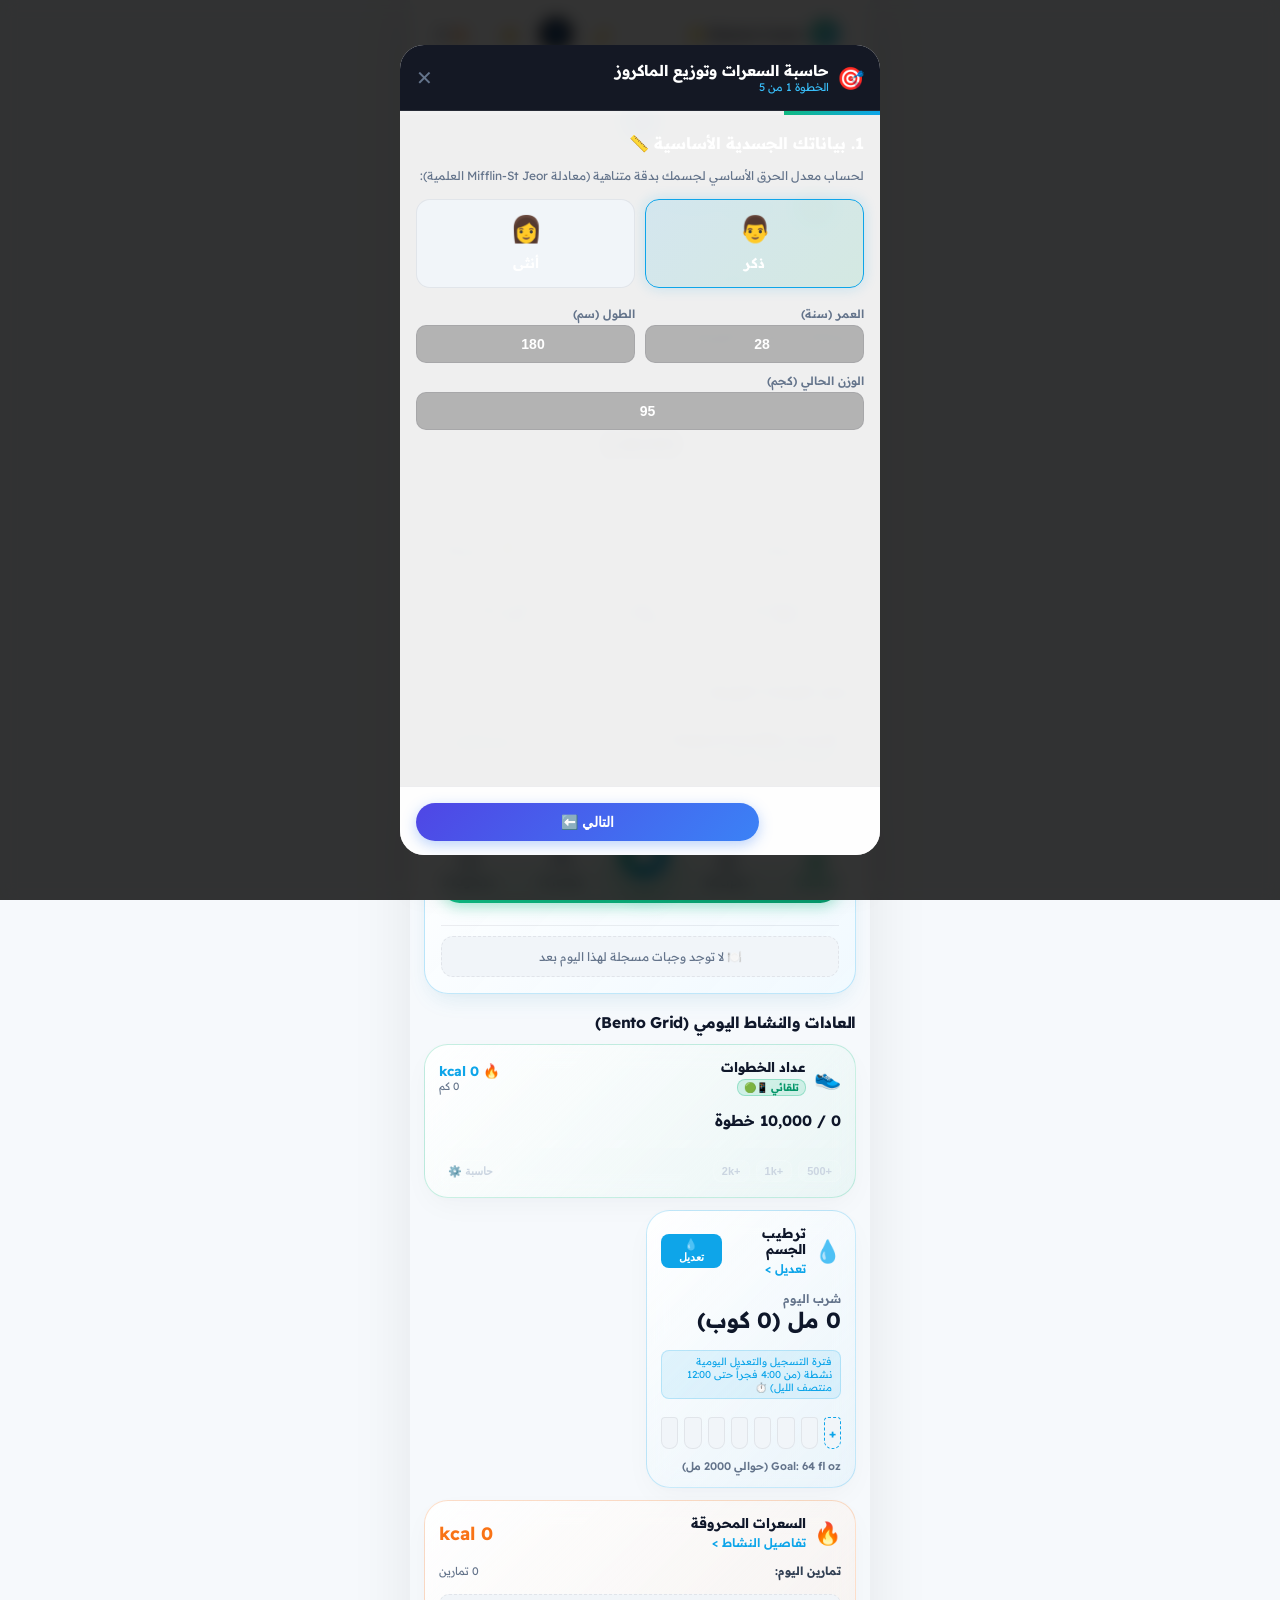
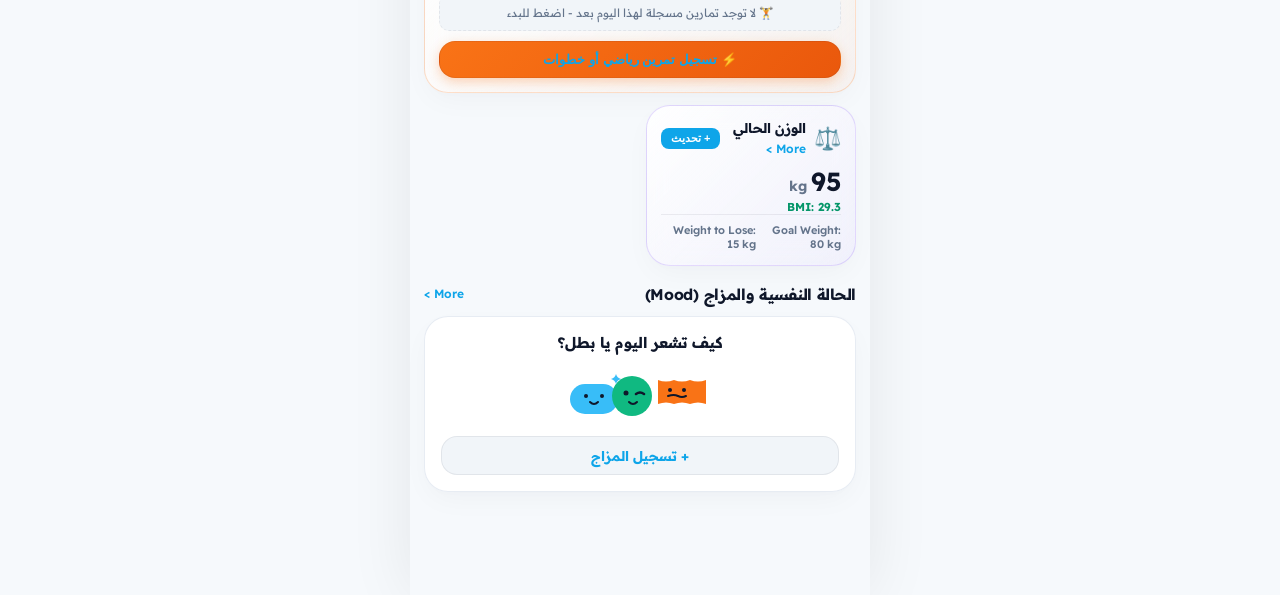
==== commit 0c080182: "Feat: Complete Raheem Coach application with AI nutrition scanner, smart onboarding wizard, exercise" ====
--- a/android-app/app/src/main/assets/www/index.html
+++ b/android-app/app/src/main/assets/www/index.html
@@ -1,12 +1,17 @@
 <!DOCTYPE html>
-<html lang="ar" dir="rtl">
+<html lang="ar" dir="rtl" data-theme="light">
 <head>
   <meta charset="UTF-8">
   <meta name="viewport" content="width=device-width, initial-scale=1.0, maximum-scale=1.0, user-scalable=no, viewport-fit=cover">
-  <meta name="theme-color" content="#0c0f17">
+  <meta name="theme-color" content="#f6f9fc">
   <meta name="apple-mobile-web-app-capable" content="yes">
-  <meta name="apple-mobile-web-app-status-bar-style" content="black-translucent">
-  <title>Raheem Coach | تتبع السعرات وتحليل الجسم</title>
+  <meta name="apple-mobile-web-app-status-bar-style" content="default">
+  <title>Raheem Coach | كوتش رحيم - تتبع السعرات والحيوية الذكي</title>
+
+  <!-- Modern Typography Fonts (Plus Jakarta Sans, Readex Pro, Tajawal) -->
+  <link rel="preconnect" href="https://fonts.googleapis.com">
+  <link rel="preconnect" href="https://fonts.gstatic.com" crossorigin>
+  <link href="https://fonts.googleapis.com/css2?family=Plus+Jakarta+Sans:wght@400;500;600;700;800&family=Readex+Pro:wght@400;500;600;700&family=Tajawal:wght@400;500;700;800&display=swap" rel="stylesheet">
 
   <!-- PWA Manifest & Icons -->
   <link rel="manifest" href="manifest.webmanifest">
@@ -14,10 +19,10 @@
   <link rel="apple-touch-icon" href="assets/icon-192.png">
 
   <!-- Stylesheets -->
-  <link rel="stylesheet" href="css/raheem-coach.css?v=2.0">
-  <link rel="stylesheet" href="css/appediet.css?v=2.0">
-  <link rel="stylesheet" href="css/components.css?v=2.0">
-  <link rel="stylesheet" href="css/responsive.css?v=2.0">
+  <link rel="stylesheet" href="css/appediet.css?v=2.5">
+  <link rel="stylesheet" href="css/raheem-coach.css?v=2.5">
+  <link rel="stylesheet" href="css/components.css?v=2.5">
+  <link rel="stylesheet" href="css/responsive.css?v=2.5">
 
   <script>
     if ('serviceWorker' in navigator) {
@@ -43,11 +48,15 @@
               <path d="M 52 18 C 32 18 24 38 24 58 C 24 74 38 82 50 82 C 68 82 76 66 76 46 Z" fill="#ffffff"/>
             </svg>
           </div>
-          <span class="ask-text">Ask Raheem Coach</span>
+          <span class="ask-text">Raheem Coach 🌟</span>
         </button>
       </div>
 
       <div class="header-right">
+        <!-- Dual Theme Toggle (Light / Dark) -->
+        <button class="badge-pill badge-theme-toggle" id="btn-theme-toggle" title="تبديل المظهر (فاتح / داكن)">
+          <span id="theme-toggle-icon">🌙</span>
+        </button>
         <!-- Google Account Profile Avatar Button -->
         <button class="badge-pill badge-user-profile" id="btn-user-profile" title="حسابي والملف الشخصي">
           <img id="header-user-avatar" src="" class="header-avatar-img hidden" alt="صورة حساب Google">
@@ -71,50 +80,76 @@
         <img src="assets/icon-192.png" alt="Raheem Coach" class="pwa-banner-icon" style="border-radius: 8px;">
         <div>
           <div class="pwa-banner-title">تطبيق Raheem Coach على هاتفك</div>
-          <div class="pwa-banner-sub">ثبّت التطبيق ليعمل بملء الشاشة</div>
+          <div class="pwa-banner-sub">ثبّت التطبيق ليعمل بملء الشاشة وسلاسة فائقة</div>
         </div>
       </div>
       <button class="btn-pwa-install-action" id="btn-pwa-install">تثبيت الآن</button>
     </div>
 
-    <!-- Calendar Date Strip (Matches Screenshot 4) -->
+    <!-- Calendar Date Strip (Floating Capsule Style) -->
     <div class="calendar-strip" id="calendar-strip-container">
       <!-- Injected by JavaScript -->
     </div>
 
-    <!-- VIEW 1: MAIN TRACKER DASHBOARD (Matches Screenshots 3 & 4) -->
+    <!-- VIEW 1: MAIN TRACKER DASHBOARD -->
     <main id="view-tracker" class="view-container">
+
+      <!-- Hero Greeting & Vitality Motivation Banner -->
+      <div class="hero-vitality-banner" id="hero-vitality-banner">
+        <div class="hero-banner-content">
+          <div class="hero-avatar-wrapper" id="hero-user-avatar-wrap">
+            <img id="hero-user-avatar" src="" class="hero-avatar-img hidden" alt="User">
+            <span id="hero-user-avatar-placeholder" class="hero-avatar-emoji">🌟</span>
+          </div>
+          <div class="hero-banner-text">
+            <span class="hero-salute" id="hero-greeting-salute">صباح الخير، ☀️</span>
+            <div class="hero-username" id="hero-greeting-name">بطل الصحة!</div>
+            <p class="hero-subtitle" id="hero-daily-quote">يوم جديد مليء بالحيوية لتحقيق هدفك وخسارة الوزن 🎯</p>
+          </div>
+        </div>
+        <div class="hero-badges-row">
+          <div class="vitality-badge streak-badge" id="hero-badge-streak">
+            <span>🔥</span>
+            <span id="hero-streak-text">أيام الالتزام: <strong>0</strong></span>
+          </div>
+          <div class="vitality-badge plan-badge" id="hero-badge-target">
+            <span>🥗</span>
+            <span id="hero-goal-text">الهدف: تثبيت وزن ولياقة</span>
+          </div>
+        </div>
+      </div>
 
       <!-- Budget Section Header -->
       <div class="section-title-row">
-        <h2 class="section-title">Budget</h2>
+        <h2 class="section-title">ميزانية السعرات اليومية</h2>
       </div>
 
       <!-- Budget Card (Semi-arc Radial & Macros) -->
       <div class="app-card budget-card">
         <!-- Radial Semi-Arc Gauge -->
         <div class="budget-radial-container">
-          <svg class="radial-svg" viewBox="0 0 220 125">
+          <svg class="radial-svg" viewBox="0 0 240 135">
             <defs>
               <linearGradient id="radialGrad" x1="0%" y1="0%" x2="100%" y2="0%">
-                <stop offset="0%" stop-color="#3b82f6" />
-                <stop offset="100%" stop-color="#60a5fa" />
+                <stop offset="0%" stop-color="#10b981" />
+                <stop offset="50%" stop-color="#0ea5e9" />
+                <stop offset="100%" stop-color="#6366f1" />
               </linearGradient>
             </defs>
             <!-- Background Arc -->
-            <path class="radial-track" d="M 20 115 A 90 90 0 0 1 200 115" />
+            <path class="radial-track" d="M 25 125 A 95 95 0 0 1 215 125" />
             <!-- Active Progress Arc -->
-            <path class="radial-progress" id="dash-radial-arc" d="M 20 115 A 90 90 0 0 1 200 115" stroke-dasharray="283" stroke-dashoffset="283" />
+            <path class="radial-progress" id="dash-radial-arc" d="M 25 125 A 95 95 0 0 1 215 125" stroke-dasharray="298" stroke-dashoffset="298" />
           </svg>
           <div class="radial-center-content">
-            <span class="radial-label">Remaining</span>
+            <span class="radial-label">المتبقي اليوم</span>
             <span class="radial-value" id="dash-remaining-kcal">1400</span>
             <div class="radial-unit">
-              <span>kcal</span>
+              <span>سعرة حرارية (kcal)</span>
               <span style="cursor: pointer; opacity: 0.8;" title="مبني على وزنك والهدف">❔</span>
             </div>
-            <div class="budget-goal-pill" id="dash-goal-kcal-badge" style="margin-top: 6px;">
-              Goal: 1400 kcal &gt;
+            <div class="budget-goal-pill" id="dash-goal-kcal-badge">
+              الهدف: 1400 سعرة 🎯
             </div>
           </div>
         </div>
@@ -124,14 +159,14 @@
           <div class="budget-side-stat">
             <div class="stat-icon-wrapper">🍴</div>
             <div class="stat-content">
-              <span class="stat-title">Eaten</span>
+              <span class="stat-title">المأكول</span>
               <span class="stat-num" id="dash-eaten-kcal">0 kcal</span>
             </div>
           </div>
           <div class="budget-side-stat">
             <div class="stat-icon-wrapper">🔥</div>
             <div class="stat-content">
-              <span class="stat-title">Burned</span>
+              <span class="stat-title">المحروق</span>
               <span class="stat-num" id="dash-burned-kcal">0 kcal</span>
             </div>
           </div>
@@ -142,7 +177,7 @@
           <!-- Carb -->
           <div class="macro-col">
             <div class="macro-header">
-              <span class="macro-name">Carb</span>
+              <span class="macro-name">كاربوهيدرات</span>
               <span class="macro-val" id="dash-carb-val">0 / 140 g</span>
             </div>
             <div class="macro-bar-track">
@@ -152,7 +187,7 @@
           <!-- Protein -->
           <div class="macro-col">
             <div class="macro-header">
-              <span class="macro-name">Protein</span>
+              <span class="macro-name">بروتين</span>
               <span class="macro-val" id="dash-protein-val">0 / 88 g</span>
             </div>
             <div class="macro-bar-track">
@@ -162,7 +197,7 @@
           <!-- Fat -->
           <div class="macro-col">
             <div class="macro-header">
-              <span class="macro-name">Fat</span>
+              <span class="macro-name">دهون صحية</span>
               <span class="macro-val" id="dash-fat-val">0 / 54 g</span>
             </div>
             <div class="macro-bar-track">
@@ -174,19 +209,19 @@
 
       <!-- Eaten Section Header -->
       <div class="section-title-row">
-        <h2 class="section-title">Eaten</h2>
-      </div>
-
-      <!-- Eaten Hero Card (Matches Screenshot 3 & 4) -->
+        <h2 class="section-title">سجل الوجبات اليومية</h2>
+      </div>
+
+      <!-- Eaten Hero Card -->
       <div class="eaten-hero-card">
         <div style="display:flex; justify-content:space-between; align-items:flex-start;">
           <div>
-            <div class="eaten-hero-title">Daily Meals & Tracking</div>
+            <div class="eaten-hero-title">الوجبات والتغذية المتوازنة 🍽️</div>
             <div class="eaten-hero-subtitle" id="eaten-health-report-link" style="cursor:pointer;" title="اضغط لفتح التقرير الأسبوعي">
               Your Health Report 📊
             </div>
           </div>
-          <button class="btn-quick-report-tag" id="btn-open-weekly-report" style="background:rgba(59,130,246,0.2); border:1px solid rgba(59,130,246,0.4); color:#93c5fd; padding:4px 10px; border-radius:20px; font-size:11px; font-weight:700; cursor:pointer;">
+          <button class="btn-quick-report-tag" id="btn-open-weekly-report">
             📊 تقرير التقييم
           </button>
         </div>
@@ -202,68 +237,136 @@
         <button class="btn-eaten-log" id="btn-eaten-log-now">Log Now</button>
 
         <!-- Logged Meals List Container (Allows clicking to review and re-edit) -->
-        <div id="dash-logged-meals-list" class="logged-meals-container" style="margin-top:14px; border-top:1px solid rgba(255,255,255,0.08); padding-top:12px; display:flex; flex-direction:column; gap:8px;">
+        <div id="dash-logged-meals-list" class="logged-meals-container">
           <!-- Dynamically populated by AppedietApp.refreshDashboard() -->
         </div>
       </div>
 
-      <!-- Burned Section Header & Card -->
+      <!-- Habits & Health Bento Section Header -->
       <div class="section-title-row">
-        <h2 class="section-title">Burned</h2>
-        <a class="section-more-link" id="link-more-burned">More &gt;</a>
-      </div>
-      <div class="app-card">
-        <div class="card-single-stat-row">
-          <span class="card-stat-label">Calories Burned</span>
-          <span class="card-stat-big-val" id="dash-calories-burned-val">0 kcal</span>
-        </div>
-        <button class="btn-card-action" id="btn-add-workout">+ Add Workout</button>
-      </div>
-
-      <!-- Water Section Header & Card (Matches Screenshot 3 & 4) -->
-      <div class="section-title-row">
-        <h2 class="section-title">Water</h2>
-        <a class="section-more-link" id="link-more-water">تعديل &gt;</a>
-      </div>
-      <div class="app-card">
-        <div style="display:flex; justify-content:space-between; align-items:flex-start;">
-          <div>
-            <div class="card-stat-label">Today's Intake</div>
-            <div class="card-stat-big-val" id="dash-water-intake-val" style="margin-top: 4px;">0 مل (0 كوب)</div>
-          </div>
-          <button class="btn-update-weight" id="btn-open-water-modal" style="background:#0284c7; color:#fff; border:none; padding:6px 12px; font-size:11.5px; border-radius:10px; cursor:pointer;">
-            💧 تعديل كمية الماء
+        <h2 class="section-title">العادات والنشاط اليومي (Bento Grid)</h2>
+      </div>
+
+      <!-- 2x2 Bento Grid for Habits -->
+      <div class="habits-bento-grid">
+        
+        <!-- Bento Card 1: Automatic Step Tracker -->
+        <div class="bento-card bento-card-steps">
+          <div class="bento-card-header">
+            <div class="bento-title-wrap">
+              <span class="bento-icon">👟</span>
+              <div>
+                <div class="bento-title">عداد الخطوات</div>
+                <span id="dash-steps-auto-badge" class="bento-badge-auto">تلقائي 📱🟢</span>
+              </div>
+            </div>
+            <div class="bento-steps-metric">
+              <span class="bento-steps-kcal" id="dash-steps-kcal">🔥 0 kcal</span>
+              <span class="bento-steps-dist" id="dash-steps-distance">0.0 كم</span>
+            </div>
+          </div>
+
+          <div class="bento-main-stat">
+            <span class="bento-stat-highlight" id="dash-steps-details">0 / 10,000 خطوة</span>
+          </div>
+
+          <!-- Progress Bar -->
+          <div class="steps-progress-track">
+            <div class="steps-progress-fill" id="dash-steps-progress-bar" style="width: 0%;"></div>
+          </div>
+
+          <!-- Quick Step Controls -->
+          <div class="steps-quick-btns">
+            <button class="btn-step-quick" id="btn-quick-step-500">+500</button>
+            <button class="btn-step-quick" id="btn-quick-step-1000">+1k</button>
+            <button class="btn-step-quick" id="btn-quick-step-2000">+2k</button>
+            <button class="btn-step-quick bento-calc-btn" id="btn-open-steps-calculator">
+              حاسبة ⚙️
+            </button>
+          </div>
+        </div>
+
+        <!-- Bento Card 2: Water Hydration Tracker -->
+        <div class="bento-card bento-card-water">
+          <div class="bento-card-header">
+            <div class="bento-title-wrap">
+              <span class="bento-icon">💧</span>
+              <div>
+                <div class="bento-title">ترطيب الجسم</div>
+                <a class="section-more-link" id="link-more-water">تعديل &gt;</a>
+              </div>
+            </div>
+            <button class="btn-bento-action" id="btn-open-water-modal">
+              💧 تعديل
+            </button>
+          </div>
+
+          <div class="bento-main-stat">
+            <div class="card-stat-label">شرب اليوم</div>
+            <div class="card-stat-big-val" id="dash-water-intake-val">0 مل (0 كوب)</div>
+          </div>
+
+          <!-- 4:00 AM to 12:00 AM Cutoff Indicator -->
+          <div id="dash-water-window-badge" class="bento-water-badge">
+            ⏱️ تسجيل من 4:00 فجراً حتى 12:00 منتصف الليل
+          </div>
+
+          <!-- 8 Glass Cups Row -->
+          <div class="water-cups-grid">
+            <div class="water-cup-item first-add" title="انقر لإضافة كوب">+</div>
+            <div class="water-cup-item" title="كوب 2"></div>
+            <div class="water-cup-item" title="كوب 3"></div>
+            <div class="water-cup-item" title="كوب 4"></div>
+            <div class="water-cup-item" title="كوب 5"></div>
+            <div class="water-cup-item" title="كوب 6"></div>
+            <div class="water-cup-item" title="كوب 7"></div>
+            <div class="water-cup-item" title="كوب 8"></div>
+          </div>
+
+          <div class="water-footer-goal" id="dash-water-goal-val">Goal: 64 fl oz (حوالي 2000 مل)</div>
+        </div>
+
+        <!-- Bento Card 3: Burned Calories & Workouts -->
+        <div class="bento-card bento-card-burned">
+          <div class="bento-card-header">
+            <div class="bento-title-wrap">
+              <span class="bento-icon">🔥</span>
+              <div>
+                <div class="bento-title">السعرات المحروقة</div>
+                <a class="section-more-link" id="link-more-burned">تفاصيل النشاط &gt;</a>
+              </div>
+            </div>
+            <span class="bento-burn-big" id="dash-calories-burned-val">0 kcal</span>
+          </div>
+
+          <div class="bento-workouts-header">
+            <span class="bento-sublabel">تمارين اليوم:</span>
+            <span class="bento-workouts-num" id="dash-workouts-count">0 تمارين</span>
+          </div>
+
+          <!-- Logged Workouts Container -->
+          <div id="dash-logged-workouts-list" class="workouts-list-container bento-scroll-list">
+            <!-- Dynamically populated -->
+          </div>
+
+          <button class="btn-card-action bento-add-workout-btn" id="btn-add-workout">
+            <span>⚡ تسجيل تمرين رياضي أو خطوات</span>
           </button>
         </div>
 
-        <!-- 4:00 AM to 12:00 AM Cutoff Indicator -->
-        <div id="dash-water-window-badge" style="background:rgba(2,132,199,0.15); border:1px solid rgba(2,132,199,0.3); border-radius:8px; padding:6px 10px; font-size:11px; color:#7dd3fc; margin:8px 0 10px 0; text-align:center; line-height:1.4;">
-          ⏱️ فترة التسجيل والتعديل اليومية نشطة (من 4:00 فجراً حتى 12:00 منتصف الليل)
-        </div>
-
-        <!-- 8 Glass Cups Row -->
-        <div class="water-cups-grid">
-          <div class="water-cup-item first-add" title="انقر لإضافة كوب">+</div>
-          <div class="water-cup-item" title="كوب 2"></div>
-          <div class="water-cup-item" title="كوب 3"></div>
-          <div class="water-cup-item" title="كوب 4"></div>
-          <div class="water-cup-item" title="كوب 5"></div>
-          <div class="water-cup-item" title="كوب 6"></div>
-          <div class="water-cup-item" title="كوب 7"></div>
-          <div class="water-cup-item" title="كوب 8"></div>
-        </div>
-
-        <div class="water-footer-goal" id="dash-water-goal-val">Goal: 64 fl oz (حوالي 2000 مل)</div>
-      </div>
-
-      <!-- Weight Section Header & Card (Matches Screenshot 3 & 4) -->
-      <div class="section-title-row">
-        <h2 class="section-title">Weight</h2>
-        <a class="section-more-link" id="link-more-weight">More &gt;</a>
-      </div>
-      <div class="app-card">
-        <span class="card-stat-label">Current Weight</span>
-        <div class="weight-row-main">
+        <!-- Bento Card 4: Weight & Goals -->
+        <div class="bento-card bento-card-weight">
+          <div class="bento-card-header">
+            <div class="bento-title-wrap">
+              <span class="bento-icon">⚖️</span>
+              <div>
+                <div class="bento-title">الوزن الحالي</div>
+                <a class="section-more-link" id="link-more-weight">More &gt;</a>
+              </div>
+            </div>
+            <button class="btn-bento-action" id="btn-update-weight-modal">+ تحديث</button>
+          </div>
+
           <div class="weight-current-block">
             <div class="weight-val-unit">
               <span class="weight-number" id="dash-current-weight-val">95</span>
@@ -271,22 +374,22 @@
             </div>
             <span class="weight-bmi-badge" id="dash-weight-bmi">BMI: 29.3</span>
           </div>
-          <button class="btn-update-weight" id="btn-update-weight-modal">+ Update Weight</button>
-        </div>
-
-        <div class="weight-footer-goals">
-          <span id="dash-goal-weight-val">Goal Weight: 80 kg</span>
-          <span id="dash-weight-to-lose-val">Weight to Lose: 15 kg</span>
-        </div>
-      </div>
-
-      <!-- Mood Section Header & Card (Matches Screenshot 3) -->
+
+          <div class="weight-footer-goals">
+            <span id="dash-goal-weight-val">Goal Weight: 80 kg</span>
+            <span id="dash-weight-to-lose-val">Weight to Lose: 15 kg</span>
+          </div>
+        </div>
+
+      </div>
+
+      <!-- Mood Section Header & Card -->
       <div class="section-title-row">
-        <h2 class="section-title">Mood</h2>
+        <h2 class="section-title">الحالة النفسية والمزاج (Mood)</h2>
         <a class="section-more-link" id="link-more-mood">More &gt;</a>
       </div>
       <div class="app-card mood-card">
-        <div class="mood-title-ask">How are you feeling right now?</div>
+        <div class="mood-title-ask">كيف تشعر اليوم يا بطل؟</div>
 
         <!-- Mascot Cartoon Blobs Graphic -->
         <div class="mood-mascots-preview">
@@ -312,7 +415,7 @@
           </svg>
         </div>
 
-        <button class="btn-log-feeling" id="btn-log-feeling-modal">+ Log Feeling</button>
+        <button class="btn-log-feeling" id="btn-log-feeling-modal">+ تسجيل المزاج</button>
       </div>
 
     </main>
@@ -922,6 +1025,15 @@
           </p>
         </div>
 
+        <!-- Calorie & Macro Calculator Re-run button -->
+        <div style="background: linear-gradient(135deg, rgba(14, 165, 233, 0.15), rgba(99, 102, 241, 0.15)); border: 1px solid rgba(56, 189, 248, 0.3); border-radius: 12px; padding: 12px; display: flex; align-items: center; justify-content: space-between;">
+          <div>
+            <div style="font-weight: 700; color: #fff; font-size: 13px;">🎯 استبيان وحاسبة السعرات والماكروز</div>
+            <div style="font-size: 11px; color: #94a3b8;">إعادة حساب BMR و TDEE وتقسيم الجرامات بدقة</div>
+          </div>
+          <button id="btn-reopen-onboarding" class="dialog-btn-primary" style="padding: 7px 14px; font-size: 12px; border-radius: 8px;">فتح الاستبيان 🚀</button>
+        </div>
+
         <!-- Google Gemini API Key Section -->
         <div style="background:#131722; border:1px solid rgba(255,255,255,0.08); border-radius:12px; padding:12px; display:flex; flex-direction:column; gap:8px;">
           <label style="color:#94a3b8; font-size:11.5px; font-weight:600;">مفتاح Google Gemini API:</label>
@@ -1215,19 +1327,578 @@
     </div>
   </div>
 
+  <!-- ==========================================================================
+       MODAL: EXERCISE LOGGER & STEPS CALCULATOR
+       ========================================================================== -->
+  <div class="dialog-modal-overlay" id="exercise-logger-modal">
+    <div style="background:#0e1422; border:1px solid rgba(59,130,246,0.35); border-radius:22px; width:94%; max-width:460px; max-height:90vh; overflow-y:auto; padding:20px 16px; box-shadow:0 20px 60px rgba(0,0,0,0.85); color:#fff; position:relative;">
+      
+      <!-- Modal Header -->
+      <div style="display:flex; justify-content:space-between; align-items:center; margin-bottom:12px;">
+        <div style="display:flex; align-items:center; gap:8px;">
+          <span style="font-size:22px;">⚡</span>
+          <div>
+            <h3 style="font-size:16px; font-weight:800; color:#fff;" id="exercise-modal-title">النشاط الرياضي والخطوات</h3>
+            <span style="font-size:11px; color:#94a3b8;" id="exercise-modal-subtitle">حساب السعرات وتحليل الأثر على الدايت والهدف</span>
+          </div>
+        </div>
+        <button class="dialog-close-btn" id="btn-close-exercise-modal">✕</button>
+      </div>
+
+      <!-- Tabs Navigation: Exercise vs Steps -->
+      <div class="exercise-modal-tabs">
+        <button type="button" class="exercise-tab-btn active" id="tab-btn-exercise" data-tab="exercise">
+          <span>🏋️‍♂️</span>
+          <span>تسجيل تمرين رياضي</span>
+        </button>
+        <button type="button" class="exercise-tab-btn" id="tab-btn-steps" data-tab="steps">
+          <span>👟</span>
+          <span>حاسبة الخطوات اليومية</span>
+        </button>
+      </div>
+
+      <!-- ================= TAB 1: EXERCISE LOGGER ================= -->
+      <div id="exercise-tab-content-exercise">
+        <!-- Quick Select Exercise Chips -->
+        <div style="font-size:12px; font-weight:700; color:#cbd5e1; margin-bottom:6px;">اختر التمرين:</div>
+        <div class="exercise-chips-grid" id="exercise-chips-grid">
+          <div class="exercise-chip active" data-type="pushups">
+            <span class="chip-icon">🤸</span>
+            <span class="chip-label">تمارين ضغط</span>
+          </div>
+          <div class="exercise-chip" data-type="pullups">
+            <span class="chip-icon">🏋️‍♀️</span>
+            <span class="chip-label">عقلة</span>
+          </div>
+          <div class="exercise-chip" data-type="squats">
+            <span class="chip-icon">🦵</span>
+            <span class="chip-label">سكوات (قرفصاء)</span>
+          </div>
+          <div class="exercise-chip" data-type="running">
+            <span class="chip-icon">🏃‍♂️</span>
+            <span class="chip-label">جري</span>
+          </div>
+          <div class="exercise-chip" data-type="walking">
+            <span class="chip-icon">🚶‍♂️</span>
+            <span class="chip-label">مشي سريع</span>
+          </div>
+          <div class="exercise-chip" data-type="cycling">
+            <span class="chip-icon">🚴‍♂️</span>
+            <span class="chip-label">دراجة</span>
+          </div>
+          <div class="exercise-chip" data-type="plank">
+            <span class="chip-icon">⏱️</span>
+            <span class="chip-label">بلانك</span>
+          </div>
+          <div class="exercise-chip" data-type="jump_rope">
+            <span class="chip-icon">🪢</span>
+            <span class="chip-label">نط حبل</span>
+          </div>
+          <div class="exercise-chip" data-type="gym_weights">
+            <span class="chip-icon">🏋️</span>
+            <span class="chip-label">حديد وجيم</span>
+          </div>
+          <div class="exercise-chip" data-type="custom" style="grid-column: span 3;">
+            <span class="chip-icon">✍️</span>
+            <span class="chip-label">تمرين مخصص آخر (أو نشاط حر)</span>
+          </div>
+        </div>
+
+        <!-- Custom Exercise Description Input (Hidden by default) -->
+        <div id="exercise-custom-input-box" class="hidden" style="background:#131926; border:1px solid rgba(255,255,255,0.08); border-radius:12px; padding:10px; margin-bottom:10px;">
+          <label style="font-size:11.5px; color:#94a3b8; display:block; margin-bottom:4px;">صف التمرين أو النشاط (مثال: لعبت ماتش كورة 45 دقيقة):</label>
+          <input type="text" id="input-custom-exercise-desc" placeholder="اكتب اسم التمرين أو النشاط..." style="width:100%; background:#0a0f1d; border:1px solid rgba(255,255,255,0.15); color:#fff; border-radius:8px; padding:8px 10px; font-size:12px; direction:rtl;">
+          <button type="button" id="btn-ai-analyze-custom-exercise" style="width:100%; margin-top:8px; background:linear-gradient(135deg, #3b82f6, #2563eb); border:none; border-radius:8px; padding:7px; color:#fff; font-size:11.5px; font-weight:700; cursor:pointer;">
+            ✨ تحليل التمرين بالذكاء الاصطناعي
+          </button>
+        </div>
+
+        <!-- Quantity Input: Reps vs Duration (Switches dynamically) -->
+        <div style="background:#131926; border:1px solid rgba(255,255,255,0.08); border-radius:14px; padding:12px; margin-bottom:12px;">
+          <!-- Reps Container -->
+          <div id="exercise-reps-container">
+            <label style="font-size:11.5px; color:#94a3b8; display:block; margin-bottom:6px; text-align:center;">عدد التكرارات (Reps):</label>
+            <div style="display:flex; align-items:center; justify-content:center; gap:12px;">
+              <button type="button" id="btn-exercise-reps-minus" style="background:#1e293b; color:#fff; border:none; width:38px; height:38px; border-radius:50%; font-size:18px; font-weight:800; cursor:pointer;">-</button>
+              <input type="number" id="input-exercise-reps" value="30" min="1" max="1000" style="width:90px; background:#0a0f1d; border:1px solid rgba(59,130,246,0.3); color:#38bdf8; font-size:22px; font-weight:800; text-align:center; border-radius:10px; padding:6px;">
+              <button type="button" id="btn-exercise-reps-plus" style="background:#1e293b; color:#fff; border:none; width:38px; height:38px; border-radius:50%; font-size:18px; font-weight:800; cursor:pointer;">+</button>
+            </div>
+            <!-- Presets -->
+            <div style="display:flex; justify-content:center; gap:6px; margin-top:8px;">
+              <button type="button" class="btn-step-quick exercise-reps-preset" data-val="15">15 تكرار</button>
+              <button type="button" class="btn-step-quick exercise-reps-preset" data-val="30">30 تكرار</button>
+              <button type="button" class="btn-step-quick exercise-reps-preset" data-val="50">50 تكرار</button>
+              <button type="button" class="btn-step-quick exercise-reps-preset" data-val="100">100 تكرار</button>
+            </div>
+          </div>
+
+          <!-- Duration Container -->
+          <div id="exercise-duration-container" class="hidden">
+            <label style="font-size:11.5px; color:#94a3b8; display:block; margin-bottom:6px; text-align:center;">المدة بالدقائق (Minutes):</label>
+            <div style="display:flex; align-items:center; justify-content:center; gap:12px;">
+              <button type="button" id="btn-exercise-mins-minus" style="background:#1e293b; color:#fff; border:none; width:38px; height:38px; border-radius:50%; font-size:18px; font-weight:800; cursor:pointer;">-</button>
+              <input type="number" id="input-exercise-minutes" value="20" min="1" max="300" style="width:90px; background:#0a0f1d; border:1px solid rgba(59,130,246,0.3); color:#38bdf8; font-size:22px; font-weight:800; text-align:center; border-radius:10px; padding:6px;">
+              <button type="button" id="btn-exercise-mins-plus" style="background:#1e293b; color:#fff; border:none; width:38px; height:38px; border-radius:50%; font-size:18px; font-weight:800; cursor:pointer;">+</button>
+            </div>
+            <!-- Presets -->
+            <div style="display:flex; justify-content:center; gap:6px; margin-top:8px;">
+              <button type="button" class="btn-step-quick exercise-mins-preset" data-val="15">15 دقيقة</button>
+              <button type="button" class="btn-step-quick exercise-mins-preset" data-val="30">30 دقيقة</button>
+              <button type="button" class="btn-step-quick exercise-mins-preset" data-val="45">45 دقيقة</button>
+              <button type="button" class="btn-step-quick exercise-mins-preset" data-val="60">60 دقيقة</button>
+            </div>
+          </div>
+        </div>
+
+        <!-- Live Diet & Goal Impact Card -->
+        <div class="exercise-impact-card" id="exercise-live-impact-card">
+          <div style="display:flex; align-items:center; justify-content:space-between; border-bottom:1px solid rgba(255,255,255,0.08); padding-bottom:8px;">
+            <div style="display:flex; align-items:center; gap:6px;">
+              <span style="font-size:18px;">💡</span>
+              <span style="font-size:13px; font-weight:800; color:#60a5fa;">أثر التمرين على الدايت والهدف:</span>
+            </div>
+            <span style="background:rgba(59,130,246,0.2); color:#93c5fd; padding:2px 8px; border-radius:10px; font-size:11px; font-weight:700;" id="impact-exercise-title">تمارين ضغط</span>
+          </div>
+
+          <!-- Impact Badges 2x2 Grid -->
+          <div class="impact-badge-grid">
+            <div class="impact-badge-item">
+              <span class="badge-label">🔥 السعرات المحروقة المقدرة</span>
+              <span class="badge-value" style="color:#f59e0b;" id="impact-burned-kcal">0 kcal</span>
+            </div>
+            <div class="impact-badge-item">
+              <span class="badge-label">🥩 بروتين الاستشفاء المطلوب</span>
+              <span class="badge-value" style="color:#34d399;" id="impact-protein-needed">20-25 جم</span>
+            </div>
+            <div class="impact-badge-item">
+              <span class="badge-label">🎯 العضلات المستهدفة</span>
+              <span class="badge-value" style="color:#38bdf8; font-size:12px;" id="impact-target-muscles">صدر، ترايسبس، أكتاف</span>
+            </div>
+            <div class="impact-badge-item">
+              <span class="badge-label">📉 تسريع حرق الدهون</span>
+              <span class="badge-value" style="color:#ec4899;" id="impact-fat-loss">~0 جم دهون صافية</span>
+            </div>
+          </div>
+
+          <!-- Post-workout Nutrition & Coach Advice -->
+          <div style="background:rgba(0,0,0,0.25); border-radius:10px; padding:8px 10px; font-size:11.5px; line-height:1.5;">
+            <div style="color:#7dd3fc; font-weight:700; margin-bottom:2px;">🥗 أنسب وجبة بعد التمرين:</div>
+            <div style="color:#cbd5e1;" id="impact-post-meal">وجبة بروتينية مع كارب معتدل (مثال: صدور دجاج مع أرز أو تونة مع خبز أسمر).</div>
+          </div>
+          <div style="background:rgba(37,99,235,0.1); border:1px solid rgba(59,130,246,0.2); border-radius:10px; padding:8px 10px; font-size:11.5px; line-height:1.5;">
+            <div style="color:#93c5fd; font-weight:700; margin-bottom:2px;">💬 نصيحة كوتش رحيم:</div>
+            <div style="color:#e2e8f0;" id="impact-coach-advice">التمرين يزيد من عجز السعرات ويحافظ على كتلتك العضلية أثناء نزول الوزن نحو 80 كجم.</div>
+          </div>
+        </div>
+
+        <!-- Save Button -->
+        <button type="button" class="dialog-btn-primary" id="btn-save-exercise-record" style="width:100%; margin-top:14px; padding:12px; font-size:13.5px; border-radius:14px;">
+          حفظ التمرين وإضافته لميزانية اليوم 🔥
+        </button>
+      </div>
+
+      <!-- ================= TAB 2: STEPS CALCULATOR ================= -->
+      <div id="exercise-tab-content-steps" class="hidden">
+        <!-- Hardware Sensor Status Card -->
+        <div id="steps-sensor-status-card" style="background:rgba(16,185,129,0.1); border:1px solid rgba(16,185,129,0.25); border-radius:12px; padding:10px 12px; margin-bottom:12px; display:flex; align-items:center; justify-content:space-between;">
+          <div style="display:flex; align-items:center; gap:8px;">
+            <span style="font-size:20px;">📱</span>
+            <div>
+              <span style="font-size:12px; font-weight:700; color:#6ee7b7; display:block;">حساس الخطوات التلقائي بالهاتف</span>
+              <span style="font-size:10.5px; color:#94a3b8;" id="steps-sensor-status-text">التتبع الآلي بالخلفية نشط (StepCounterService)</span>
+            </div>
+          </div>
+          <button type="button" id="btn-request-step-sensor" style="background:rgba(16,185,129,0.2); border:1px solid rgba(16,185,129,0.4); color:#a7f3d0; border-radius:8px; padding:5px 10px; font-size:11px; font-weight:700; cursor:pointer;">
+            إعادة الفحص 🔄
+          </button>
+        </div>
+
+        <div style="background:#131926; border:1px solid rgba(255,255,255,0.08); border-radius:14px; padding:14px; margin-bottom:12px; text-align:center;">
+          <label style="font-size:12px; color:#94a3b8; display:block; margin-bottom:6px;">إجمالي خطوات اليوم (Steps):</label>
+          <div style="display:flex; align-items:center; justify-content:center; gap:12px;">
+            <button type="button" id="btn-modal-steps-minus-500" style="background:#1e293b; color:#fff; border:none; width:40px; height:40px; border-radius:50%; font-size:18px; font-weight:800; cursor:pointer;">-500</button>
+            <input type="number" id="input-modal-steps-count" value="0" min="0" max="100000" step="100" style="width:130px; background:#0a0f1d; border:1px solid rgba(59,130,246,0.4); color:#38bdf8; font-size:24px; font-weight:800; text-align:center; border-radius:10px; padding:6px;">
+            <button type="button" id="btn-modal-steps-plus-500" style="background:#1e293b; color:#fff; border:none; width:40px; height:40px; border-radius:50%; font-size:18px; font-weight:800; cursor:pointer;">+500</button>
+          </div>
+
+          <!-- Quick Presets -->
+          <div style="display:grid; grid-template-columns:repeat(5, 1fr); gap:6px; margin-top:12px;">
+            <button type="button" class="btn-step-quick modal-steps-preset" data-steps="3000">3,000</button>
+            <button type="button" class="btn-step-quick modal-steps-preset" data-steps="5000">5,000</button>
+            <button type="button" class="btn-step-quick modal-steps-preset" data-steps="8000">8,000</button>
+            <button type="button" class="btn-step-quick modal-steps-preset" data-steps="10000">10,000</button>
+            <button type="button" class="btn-step-quick modal-steps-preset" data-steps="12000">12,000</button>
+          </div>
+        </div>
+
+        <!-- Goal Setting -->
+        <div style="display:flex; align-items:center; justify-content:space-between; background:#131926; border:1px solid rgba(255,255,255,0.08); border-radius:12px; padding:10px 14px; margin-bottom:12px;">
+          <span style="font-size:12px; color:#cbd5e1; font-weight:600;">الهدف اليومي للخطوات:</span>
+          <div style="display:flex; align-items:center; gap:6px;">
+            <input type="number" id="input-modal-steps-goal" value="10000" step="500" min="1000" max="50000" style="width:85px; background:#0a0f1d; border:1px solid rgba(255,255,255,0.15); color:#fff; font-size:13px; font-weight:700; text-align:center; border-radius:8px; padding:4px;">
+            <span style="font-size:11px; color:#94a3b8;">خطوة</span>
+          </div>
+        </div>
+
+        <!-- Scientific Calculation Breakdown Box -->
+        <div style="background:linear-gradient(135deg, #0e1526, #111a2f); border:1px solid rgba(16,185,129,0.3); border-radius:14px; padding:12px; margin-bottom:12px;">
+          <div style="font-size:12px; font-weight:700; color:#34d399; margin-bottom:8px; display:flex; align-items:center; gap:6px;">
+            <span>🔬</span>
+            <span>التحليل العلمي للخطوات (بناءً على طولك ووزنك الحالي):</span>
+          </div>
+          <div class="impact-badge-grid">
+            <div class="impact-badge-item">
+              <span class="badge-label">🔥 السعرات المحروقة</span>
+              <span class="badge-value" style="color:#f59e0b;" id="modal-steps-calc-kcal">0 kcal</span>
+            </div>
+            <div class="impact-badge-item">
+              <span class="badge-label">📏 المسافة المقدرة</span>
+              <span class="badge-value" style="color:#38bdf8;" id="modal-steps-calc-dist">0.0 كم</span>
+            </div>
+            <div class="impact-badge-item">
+              <span class="badge-label">🎯 إنجاز الهدف اليومي</span>
+              <span class="badge-value" style="color:#10b981;" id="modal-steps-calc-pct">0%</span>
+            </div>
+            <div class="impact-badge-item">
+              <span class="badge-label">📉 عجز إضافي للدايت</span>
+              <span class="badge-value" style="color:#a78bfa;" id="modal-steps-calc-deficit">+0 kcal</span>
+            </div>
+          </div>
+        </div>
+
+        <!-- Save Steps Button -->
+        <button type="button" class="dialog-btn-primary" id="btn-save-steps-record" style="width:100%; padding:12px; font-size:13.5px; background:linear-gradient(135deg, #10b981, #059669); border-radius:14px;">
+          حفظ وتحديث الخطوات لليوم 👟
+        </button>
+      </div>
+
+    </div>
+  </div>
+
+  <!-- ==========================================================================
+       MODAL: WORKOUT IMPACT & DIET DETAILS (View Any Logged Workout)
+       ========================================================================== -->
+  <div class="dialog-modal-overlay" id="workout-impact-details-modal">
+    <div style="background:#0e1422; border:1px solid rgba(59,130,246,0.4); border-radius:22px; width:92%; max-width:420px; max-height:85vh; overflow-y:auto; padding:20px 16px; box-shadow:0 20px 60px rgba(0,0,0,0.85); color:#fff; position:relative;">
+      
+      <div style="display:flex; justify-content:space-between; align-items:center; margin-bottom:12px; border-bottom:1px solid rgba(255,255,255,0.08); padding-bottom:10px;">
+        <div style="display:flex; align-items:center; gap:8px;">
+          <span style="font-size:22px;" id="detail-workout-icon">🏋️</span>
+          <div>
+            <h3 style="font-size:15px; font-weight:800; color:#fff;" id="detail-workout-name">تفاصيل التمرين</h3>
+            <span style="font-size:11px; color:#38bdf8;" id="detail-workout-quantity">30 تكرار</span>
+          </div>
+        </div>
+        <button class="dialog-close-btn" id="btn-close-workout-detail-modal">✕</button>
+      </div>
+
+      <!-- Detail Badges -->
+      <div class="impact-badge-grid" style="margin-bottom:12px;">
+        <div class="impact-badge-item">
+          <span class="badge-label">السعرات المحروقة</span>
+          <span class="badge-value" style="color:#f59e0b;" id="detail-workout-burned">0 kcal</span>
+        </div>
+        <div class="impact-badge-item">
+          <span class="badge-label">احتياج البروتين</span>
+          <span class="badge-value" style="color:#34d399;" id="detail-workout-protein">25-30 جم</span>
+        </div>
+        <div class="impact-badge-item">
+          <span class="badge-label">العضلات المشتركة</span>
+          <span class="badge-value" style="color:#38bdf8; font-size:12px;" id="detail-workout-muscles">الصدر والذراعين</span>
+        </div>
+        <div class="impact-badge-item">
+          <span class="badge-label">حرق دهون صافية</span>
+          <span class="badge-value" style="color:#ec4899;" id="detail-workout-fat">~3 جم دهون</span>
+        </div>
+      </div>
+
+      <!-- Diet Impact Summary -->
+      <div style="background:rgba(255,255,255,0.03); border:1px solid rgba(255,255,255,0.08); border-radius:12px; padding:12px; font-size:12px; line-height:1.6; margin-bottom:12px; color:#cbd5e1;">
+        <div style="font-weight:700; color:#60a5fa; margin-bottom:4px;">🎯 الأثر على خطتك للوصول إلى 80 كجم:</div>
+        <div id="detail-workout-diet-impact">هذا التمرين يدعم عجز السعرات ويحمي العضلات من الهدم.</div>
+      </div>
+
+      <!-- Meal Suggestion -->
+      <div style="background:rgba(16,185,129,0.1); border:1px solid rgba(16,185,129,0.25); border-radius:12px; padding:12px; font-size:12px; line-height:1.6; margin-bottom:14px;">
+        <div style="font-weight:700; color:#34d399; margin-bottom:4px;">🥗 الوجبة المقترحة للاستشفاء:</div>
+        <div id="detail-workout-meal" style="color:#e2e8f0;">سكوب بروتين أو بيض مسلوق + مصدر كارب نظيف.</div>
+      </div>
+
+      <button type="button" class="dialog-btn-primary" id="btn-close-detail-modal-done" style="width:100%; padding:11px; font-size:13px; border-radius:12px;">
+        إغلاق واستمرار في التمرين 🚀
+      </button>
+
+    </div>
+  </div>
+
+  <!-- ==========================================================================
+       MODAL: ONBOARDING & SMART MACRO / CALORIE CALCULATOR WIZARD
+       ========================================================================== -->
+  <div class="dialog-modal-overlay" id="onboarding-quiz-modal">
+    <div class="coach-modal-container wizard-modal-container" style="max-height: 90vh; overflow-y: auto;">
+      <!-- Header -->
+      <div class="coach-header">
+        <div style="display:flex; align-items:center; gap:8px;">
+          <span style="font-size:22px;">🎯</span>
+          <div>
+            <div style="font-size:15px; font-weight:800; color:#fff;">حاسبة السعرات وتوزيع الماكروز</div>
+            <div style="font-size:11px; color:#38bdf8;" id="wizard-step-counter">الخطوة 1 من 5</div>
+          </div>
+        </div>
+        <button class="dialog-close-btn" id="btn-close-onboarding" title="إغلاق">✕</button>
+      </div>
+
+      <!-- Top Wizard Progress Bar -->
+      <div class="wizard-progress-track">
+        <div class="wizard-progress-fill" id="wizard-progress-bar-fill" style="width: 20%;"></div>
+      </div>
+
+      <!-- Wizard Body Container -->
+      <div class="wizard-body-content">
+
+        <!-- STEP 1: Basic Stats (Gender, Age, Height, Weight) -->
+        <div class="wizard-step-pane active" id="wizard-step-1">
+          <h3 class="wizard-step-title">1. بياناتك الجسدية الأساسية 📏</h3>
+          <p class="wizard-step-desc">لحساب معدل الحرق الأساسي لجسمك بدقة متناهية (معادلة Mifflin-St Jeor العلمية):</p>
+
+          <!-- Gender Cards -->
+          <div class="wizard-cards-grid two-cols">
+            <div class="wizard-select-card gender-select-card selected" data-gender="male">
+              <span class="card-icon">👨</span>
+              <span class="card-title">ذكر</span>
+            </div>
+            <div class="wizard-select-card gender-select-card" data-gender="female">
+              <span class="card-icon">👩</span>
+              <span class="card-title">أنثى</span>
+            </div>
+          </div>
+
+          <!-- Numeric Inputs Grid -->
+          <div class="wizard-inputs-grid">
+            <div class="wizard-input-group">
+              <label>العمر (سنة)</label>
+              <input type="number" id="wizard-input-age" value="25" min="14" max="99">
+            </div>
+            <div class="wizard-input-group">
+              <label>الطول (سم)</label>
+              <input type="number" id="wizard-input-height" value="175" min="110" max="230">
+            </div>
+            <div class="wizard-input-group full-width">
+              <label>الوزن الحالي (كجم)</label>
+              <input type="number" id="wizard-input-weight" value="80" step="0.5" min="30" max="250">
+            </div>
+          </div>
+        </div>
+
+        <!-- STEP 2: Activity Level -->
+        <div class="wizard-step-pane" id="wizard-step-2">
+          <h3 class="wizard-step-title">2. ما هو مستوى نشاطك الحقيقي؟ ⚡</h3>
+          <p class="wizard-step-desc">حدد نمط حركتك الأسبوعي لحساب إجمالي الطاقة المستهلكة (TDEE):</p>
+
+          <div class="wizard-cards-stack">
+            <div class="wizard-select-card activity-select-card" data-activity="sedentary">
+              <span class="card-icon">🛋️</span>
+              <div class="card-info">
+                <span class="card-title">خامل / قليل الحركة جداً</span>
+                <span class="card-desc">عمل مكتبي أو جلوس مستمر، بدون تمارين منتظمة</span>
+              </div>
+            </div>
+            <div class="wizard-select-card activity-select-card" data-activity="light">
+              <span class="card-icon">🚶</span>
+              <div class="card-info">
+                <span class="card-title">نشاط خفيف</span>
+                <span class="card-desc">مشي يومي أو تمارين خفيفة 1-3 أيام أسبوعياً</span>
+              </div>
+            </div>
+            <div class="wizard-select-card activity-select-card selected" data-activity="moderate">
+              <span class="card-icon">🏃</span>
+              <div class="card-info">
+                <span class="card-title">نشاط متوسط (جيم / تمارين)</span>
+                <span class="card-desc">تمارين مقاومة أو لياقة 3-5 أيام أسبوعياً</span>
+              </div>
+            </div>
+            <div class="wizard-select-card activity-select-card" data-activity="active">
+              <span class="card-icon">🔥</span>
+              <div class="card-info">
+                <span class="card-title">نشاط عالي / رياضي شاق</span>
+                <span class="card-desc">تدريب مكثف أو عمل بدني شاق 6-7 أيام أسبوعياً</span>
+              </div>
+            </div>
+          </div>
+        </div>
+
+        <!-- STEP 3: Primary Goal -->
+        <div class="wizard-step-pane" id="wizard-step-3">
+          <h3 class="wizard-step-title">3. ما هو هدفك البدني الأساسي؟ 🎯</h3>
+          <p class="wizard-step-desc">سنحدد عجز أو فائض السعرات الأنسب للوصول إلى هدفك:</p>
+
+          <div class="wizard-cards-stack">
+            <div class="wizard-select-card goal-select-card selected" data-goal="lose">
+              <span class="card-icon">📉</span>
+              <div class="card-info">
+                <span class="card-title">خسارة دهون وتنشيف</span>
+                <span class="card-desc">عجز صحي 500 سعرة يومياً لحرق الدهون مع الحفاظ على العضلات</span>
+              </div>
+            </div>
+            <div class="wizard-select-card goal-select-card" data-goal="maintain">
+              <span class="card-icon">⚖️</span>
+              <div class="card-info">
+                <span class="card-title">تثبيت الوزن وتحسين القوام</span>
+                <span class="card-desc">تناول سعرات الثبات الكاملة مع بناء القوة والنشاط</span>
+              </div>
+            </div>
+            <div class="wizard-select-card goal-select-card" data-goal="gain">
+              <span class="card-icon">🏋️</span>
+              <div class="card-info">
+                <span class="card-title">زيادة وزن وبناء كتلة عضلية</span>
+                <span class="card-desc">فائض محسوب 350 سعرة لدعم تضخيم العضلات النقي</span>
+              </div>
+            </div>
+          </div>
+
+          <div class="wizard-input-group" style="margin-top:12px;">
+            <label>الوزن المستهدف (كجم):</label>
+            <input type="number" id="wizard-input-goal-weight" value="75" step="0.5" min="30" max="250">
+          </div>
+        </div>
+
+        <!-- STEP 4: Macro Style -->
+        <div class="wizard-step-pane" id="wizard-step-4">
+          <h3 class="wizard-step-title">4. أسلوب توزيع المغذيات الكبرى (Macros) 🥗</h3>
+          <p class="wizard-step-desc">اختر النمط الغذائي الأنسب لجسمك وأسلوب حياتك الرياضي:</p>
+
+          <div class="wizard-cards-stack">
+            <div class="wizard-select-card macro-select-card selected" data-macro="high_protein">
+              <span class="card-icon">🥩</span>
+              <div class="card-info">
+                <span class="card-title">نمط رياضي عالي البروتين (High Protein)</span>
+                <span class="card-desc">2.0 جم بروتين لكل كجم وزن، حماية عضلية كاملة وسد الشهية، 25% دهون، والباقي كارب</span>
+              </div>
+            </div>
+            <div class="wizard-select-card macro-select-card" data-macro="balanced">
+              <span class="card-icon">⚖️</span>
+              <div class="card-info">
+                <span class="card-title">نمط متوازن مرن (Balanced 40/30/30)</span>
+                <span class="card-desc">30% بروتين، 40% كاربوهيدرات معقدة، 30% دهون صحية</span>
+              </div>
+            </div>
+            <div class="wizard-select-card macro-select-card" data-macro="low_carb">
+              <span class="card-icon">🥑</span>
+              <div class="card-info">
+                <span class="card-title">نمط قليل الكاربوهيدرات (Low-Carb / Keto)</span>
+                <span class="card-desc">25% بروتين، 10% كارب، 65% دهون صحية</span>
+              </div>
+            </div>
+          </div>
+        </div>
+
+        <!-- STEP 5: Results & Confirmation -->
+        <div class="wizard-step-pane" id="wizard-step-5">
+          <h3 class="wizard-step-title">5. خطتك الغذائية العلمية المحسوبة 📊</h3>
+          <p class="wizard-step-desc">إليك أرقامك الدقيقة المحسوبة خصيصاً لجسمك وهدفك:</p>
+
+          <!-- Main Target Kcal Display -->
+          <div class="wizard-result-hero">
+            <span class="res-subtitle">هدفك اليومي الموصى به:</span>
+            <div class="res-calories-val" id="res-target-kcal">1850 سعرة</div>
+            <div class="res-badge" id="res-goal-badge">عجز صحي 500 سعرة لنزول الوزن</div>
+          </div>
+
+          <!-- BMR vs TDEE Stats -->
+          <div class="wizard-meta-stats-row">
+            <div class="meta-stat-box">
+              <span class="meta-label">معدل الأيض الأساسي (BMR)</span>
+              <span class="meta-val" id="res-bmr-val">1720 kcal</span>
+            </div>
+            <div class="meta-stat-box">
+              <span class="meta-label">إجمالي حرقك بالنشاط (TDEE)</span>
+              <span class="meta-val" id="res-tdee-val">2350 kcal</span>
+            </div>
+          </div>
+
+          <!-- 3 Macros Breakdown Cards -->
+          <div class="wizard-macros-container">
+            <!-- Protein -->
+            <div class="res-macro-row">
+              <div class="res-macro-info">
+                <span class="res-macro-title">🍗 البروتين (بناء وحماية العضلات)</span>
+                <span class="res-macro-qty" id="res-protein-val">160 جم</span>
+              </div>
+              <div class="res-macro-track">
+                <div class="res-macro-fill protein" id="res-protein-bar" style="width: 35%;"></div>
+              </div>
+              <span class="res-macro-kcal" id="res-protein-kcal">640 kcal (35%)</span>
+            </div>
+
+            <!-- Carbs -->
+            <div class="res-macro-row">
+              <div class="res-macro-info">
+                <span class="res-macro-title">🥔 الكاربوهيدرات (طاقة التدريب)</span>
+                <span class="res-macro-qty" id="res-carb-val">170 جم</span>
+              </div>
+              <div class="res-macro-track">
+                <div class="res-macro-fill carb" id="res-carb-bar" style="width: 40%;"></div>
+              </div>
+              <span class="res-macro-kcal" id="res-carb-kcal">680 kcal (40%)</span>
+            </div>
+
+            <!-- Fat -->
+            <div class="res-macro-row">
+              <div class="res-macro-info">
+                <span class="res-macro-title">🥑 الدهون الصحية (دعم الهرمونات)</span>
+                <span class="res-macro-qty" id="res-fat-val">53 جم</span>
+              </div>
+              <div class="res-macro-track">
+                <div class="res-macro-fill fat" id="res-fat-bar" style="width: 25%;"></div>
+              </div>
+              <span class="res-macro-kcal" id="res-fat-kcal">477 kcal (25%)</span>
+            </div>
+          </div>
+
+          <!-- Water Recommendation -->
+          <div class="res-water-box">
+            <span>💧</span>
+            <div>
+              <div style="font-weight:700; font-size:12px; color:#38bdf8;">الاحتياج اليومي للماء:</div>
+              <div id="res-water-val" style="font-size:13px; font-weight:800; color:#fff;">2800 مل (~11 كوب)</div>
+            </div>
+          </div>
+
+          <!-- Coach Guidance Advice Box -->
+          <div class="res-coach-advice-box" id="res-coach-advice">
+            🎯 <strong>توجيه كوتش رحيم:</strong> خطة ممتازة ومتوازنة! تذكر أن أي سعرات تحرقها بالتمارين أو المشي هي لتعميق عجز الدهون ولن تُضاف لطعامك.
+          </div>
+        </div>
+
+      </div>
+
+      <!-- Footer Action Buttons -->
+      <div class="wizard-footer-actions">
+        <button type="button" class="wizard-btn-prev" id="btn-wizard-prev">السابق ➡️</button>
+        <button type="button" class="dialog-btn-primary wizard-btn-next" id="btn-wizard-next">التالي ⬅️</button>
+        <button type="button" class="dialog-btn-primary wizard-btn-apply" id="btn-wizard-apply-plan" style="display:none;">
+          اعتماد الخطة وحفظها في حسابي 🚀
+        </button>
+      </div>
+
+    </div>
+  </div>
+
   <!-- Toast Notification Container -->
   <div id="toast-container"></div>
 
   <!-- Application Scripts with Cache-Busters -->
-  <script src="js/storage.js?v=2.2"></script>
-  <script src="js/google_auth.js?v=2.2"></script>
-  <script src="js/gemini_api.js?v=2.2"></script>
-  <script src="js/google_workspace_sync.js?v=2.2"></script>
-  <script src="js/nutrition_scanner.js?v=2.2"></script>
-  <script src="js/weekly_report.js?v=2.2"></script>
-  <script src="js/body_analyzer.js?v=2.2"></script>
-  <script src="js/hunger_coach.js?v=2.2"></script>
-  <script src="js/app.js?v=2.2"></script>
+  <script src="js/storage.js?v=2.6"></script>
+  <script src="js/google_auth.js?v=2.6"></script>
+  <script src="js/gemini_api.js?v=2.6"></script>
+  <script src="js/google_workspace_sync.js?v=2.6"></script>
+  <script src="js/nutrition_scanner.js?v=2.6"></script>
+  <script src="js/weekly_report.js?v=2.6"></script>
+  <script src="js/body_analyzer.js?v=2.6"></script>
+  <script src="js/hunger_coach.js?v=2.6"></script>
+  <script src="js/exercise_engine.js?v=2.6"></script>
+  <script src="js/onboarding_wizard.js?v=2.6"></script>
+  <script src="js/app.js?v=2.6"></script>
 
 </body>
 </html>
--- a/android-app/app/src/main/assets/www/css/appediet.css
+++ b/android-app/app/src/main/assets/www/css/appediet.css
@@ -1,42 +1,87 @@
 /* ==========================================================================
-   Appediet Dark Theme & Core Design System
-   Matches Appediet Mobile Application UI
+   Raheem Coach - Luminous Vitality Design System
+   Inspired by modern Dribbble & Behance nutrition & fitness aesthetics
    ========================================================================== */
 
 :root {
-  --bg-app: #0c0f17;
-  --bg-surface: #141721;
-  --bg-card: #181d28;
-  --bg-card-elevated: #1e2433;
-  --bg-chip: #232a3b;
+  /* Default: Light Vitality Theme (Clean, breathable, vibrant) */
+  --bg-app: #f6f9fc;
+  --bg-mesh: radial-gradient(circle at 0% 0%, rgba(16, 185, 129, 0.08) 0%, transparent 45%),
+             radial-gradient(circle at 100% 10%, rgba(14, 165, 233, 0.08) 0%, transparent 45%),
+             radial-gradient(circle at 50% 100%, rgba(139, 92, 246, 0.05) 0%, transparent 50%),
+             #f6f9fc;
+  --bg-surface: #ffffff;
+  --bg-surface-glass: rgba(255, 255, 255, 0.88);
+  --bg-card: rgba(255, 255, 255, 0.92);
+  --bg-card-solid: #ffffff;
+  --bg-card-elevated: #ffffff;
+  --bg-chip: #f1f5f9;
+  --bg-chip-active: rgba(16, 185, 129, 0.15);
   
-  --border-subtle: rgba(255, 255, 255, 0.07);
+  --border-subtle: rgba(15, 23, 42, 0.07);
+  --border-card: rgba(226, 232, 240, 0.8);
+  --border-active: #10b981;
+
+  --primary-blue: #0ea5e9;
+  --primary-blue-dark: #0284c7;
+  --primary-blue-light: #38bdf8;
+  --primary-blue-soft: rgba(14, 165, 233, 0.12);
+
+  --vitality-green: #10b981;
+  --vitality-green-dark: #059669;
+  --vitality-green-soft: rgba(16, 185, 129, 0.12);
+
+  --calorie-flame: #f97316;
+  --calorie-flame-soft: rgba(249, 115, 22, 0.12);
+  --carb-wheat: #eab308;
+  --protein-fish: #10b981;
+  --fat-drop: #f43f5e;
+
+  --text-primary: #0f172a;
+  --text-secondary: #334155;
+  --text-muted: #64748b;
+  --text-dark: #0f172a;
+
+  --radius-sm: 10px;
+  --radius-md: 16px;
+  --radius-lg: 24px;
+  --radius-full: 9999px;
+
+  --font-family: 'Readex Pro', 'Tajawal', 'Plus Jakarta Sans', -apple-system, BlinkMacSystemFont, 'Segoe UI', sans-serif;
+  --safe-bottom: env(safe-area-inset-bottom, 16px);
+  --safe-top: env(safe-area-inset-top, 0px);
+
+  --card-shadow: 0 10px 30px -5px rgba(15, 23, 42, 0.04), 0 4px 12px -2px rgba(15, 23, 42, 0.02);
+  --card-shadow-hover: 0 16px 36px -6px rgba(15, 23, 42, 0.08), 0 6px 16px -2px rgba(15, 23, 42, 0.03);
+  --dock-shadow: 0 -8px 30px rgba(15, 23, 42, 0.06);
+}
+
+[data-theme="dark"] {
+  /* Dark Mode: Midnight Obsidian with neon vital accents */
+  --bg-app: #090d16;
+  --bg-mesh: radial-gradient(circle at 0% 0%, rgba(16, 185, 129, 0.12) 0%, transparent 45%),
+             radial-gradient(circle at 100% 10%, rgba(14, 165, 233, 0.12) 0%, transparent 45%),
+             radial-gradient(circle at 50% 100%, rgba(139, 92, 246, 0.08) 0%, transparent 50%),
+             #090d16;
+  --bg-surface: #111726;
+  --bg-surface-glass: rgba(13, 18, 28, 0.88);
+  --bg-card: rgba(18, 24, 38, 0.88);
+  --bg-card-solid: #131b2e;
+  --bg-card-elevated: #1a2338;
+  --bg-chip: #1e293b;
+  --bg-chip-active: rgba(16, 185, 129, 0.22);
+
+  --border-subtle: rgba(255, 255, 255, 0.08);
   --border-card: rgba(255, 255, 255, 0.1);
-  --border-active: rgba(59, 130, 246, 0.5);
-
-  --primary-blue: #3b82f6;
-  --primary-blue-dark: #2563eb;
-  --primary-blue-light: #60a5fa;
-  --primary-blue-soft: rgba(59, 130, 246, 0.15);
-
-  --calorie-flame: #ff6b2b;
-  --carb-wheat: #f59e0b;
-  --protein-fish: #10b981;
-  --fat-drop: #f97316;
-
-  --text-primary: #ffffff;
+  --border-active: #34d399;
+
+  --text-primary: #f8fafc;
   --text-secondary: #94a3b8;
   --text-muted: #64748b;
-  --text-dark: #0f172a;
-
-  --radius-sm: 8px;
-  --radius-md: 14px;
-  --radius-lg: 20px;
-  --radius-full: 9999px;
-
-  --font-family: -apple-system, BlinkMacSystemFont, 'Segoe UI', Roboto, 'Noto Sans Arabic', 'Segoe UI Arabic', sans-serif;
-  --safe-bottom: env(safe-area-inset-bottom, 16px);
-  --safe-top: env(safe-area-inset-top, 0px);
+
+  --card-shadow: 0 10px 30px -5px rgba(0, 0, 0, 0.45);
+  --card-shadow-hover: 0 16px 36px -6px rgba(0, 0, 0, 0.65);
+  --dock-shadow: 0 -8px 30px rgba(0, 0, 0, 0.5);
 }
 
 * {
@@ -47,33 +92,36 @@
 }
 
 body {
-  background-color: #06080d;
+  background-color: var(--bg-app);
+  background-image: var(--bg-mesh);
+  background-attachment: fixed;
   color: var(--text-primary);
   font-family: var(--font-family);
-  direction: ltr; /* Appediet has English interface with Arabic support */
+  direction: rtl;
   min-height: 100vh;
   display: flex;
   justify-content: center;
   align-items: flex-start;
   overflow-x: hidden;
   user-select: none;
+  transition: background-color 0.3s ease, color 0.3s ease;
 }
 
 /* Outer Shell for Desktop & Fullscreen for Mobile */
 #mobile-shell {
   width: 100%;
-  max-width: 440px;
+  max-width: 460px;
   min-height: 100vh;
-  background-color: var(--bg-app);
+  background-color: transparent;
   display: flex;
   flex-direction: column;
   position: relative;
-  box-shadow: 0 0 50px rgba(0, 0, 0, 0.8);
-  padding-bottom: calc(75px + var(--safe-bottom));
-}
-
-/* ==========================================================================
-   Header Bar (Matches Screenshot 3 & 4)
+  box-shadow: 0 0 60px rgba(0, 0, 0, 0.08);
+  padding-bottom: calc(85px + var(--safe-bottom));
+}
+
+/* ==========================================================================
+   Header Bar
    ========================================================================== */
 .app-header {
   display: flex;
@@ -83,9 +131,11 @@
   position: sticky;
   top: 0;
   z-index: 40;
-  background-color: rgba(12, 15, 23, 0.95);
-  backdrop-filter: blur(12px);
-  -webkit-backdrop-filter: blur(12px);
+  background-color: var(--bg-surface-glass);
+  border-bottom: 1px solid var(--border-subtle);
+  backdrop-filter: blur(16px);
+  -webkit-backdrop-filter: blur(16px);
+  transition: background-color 0.3s ease, border-color 0.3s ease;
 }
 
 .header-left {
@@ -98,45 +148,46 @@
   align-items: center;
   gap: 8px;
   background-color: var(--bg-surface);
-  border: 1px solid rgba(255, 255, 255, 0.12);
+  border: 1px solid var(--border-subtle);
   border-radius: var(--radius-full);
   padding: 5px 14px 5px 6px;
   cursor: pointer;
   transition: all 0.2s ease;
+  box-shadow: 0 2px 8px rgba(0, 0, 0, 0.03);
 }
 
 .btn-ask-appediet:hover {
-  background-color: var(--bg-card);
   border-color: var(--primary-blue);
+  transform: translateY(-1px);
 }
 
 .btn-ask-appediet .app-logo-badge {
   width: 28px;
   height: 28px;
   border-radius: 50%;
-  background: linear-gradient(135deg, #3b82f6, #22c55e);
+  background: linear-gradient(135deg, #10b981, #0ea5e9);
   display: flex;
   align-items: center;
   justify-content: center;
   overflow: hidden;
 }
 
-.btn-ask-appediet .app-logo-badge img,
 .btn-ask-appediet .app-logo-badge svg {
-  width: 22px;
-  height: 22px;
+  width: 18px;
+  height: 18px;
 }
 
 .btn-ask-appediet .ask-text {
-  font-size: 14px;
-  font-weight: 600;
-  color: #f1f5f9;
+  font-size: 13.5px;
+  font-weight: 700;
+  color: var(--text-primary);
+  letter-spacing: -0.2px;
 }
 
 .header-right {
   display: flex;
   align-items: center;
-  gap: 10px;
+  gap: 8px;
 }
 
 .badge-pill {
@@ -147,10 +198,17 @@
   border: 1px solid var(--border-subtle);
   border-radius: var(--radius-full);
   padding: 6px 12px;
-  font-size: 13px;
+  font-size: 12.5px;
   font-weight: 700;
   color: var(--text-primary);
   cursor: pointer;
+  box-shadow: 0 2px 8px rgba(0, 0, 0, 0.03);
+  transition: all 0.2s ease;
+}
+
+.badge-pill:hover {
+  transform: translateY(-1px);
+  border-color: var(--border-active);
 }
 
 .badge-pill.badge-crown {
@@ -165,14 +223,37 @@
   color: var(--calorie-flame);
 }
 
-/* ==========================================================================
-   Calendar Date Strip (Screenshot 4)
+.badge-pill.badge-theme-toggle {
+  width: 36px;
+  height: 36px;
+  padding: 0;
+  display: inline-flex;
+  align-items: center;
+  justify-content: center;
+  border-radius: 50%;
+  font-size: 15px;
+}
+
+.badge-pill.badge-user-profile {
+  padding: 4px 8px;
+  border-radius: var(--radius-full);
+}
+
+.header-avatar-img {
+  width: 24px;
+  height: 24px;
+  border-radius: 50%;
+  object-fit: cover;
+}
+
+/* ==========================================================================
+   Calendar Date Strip
    ========================================================================== */
 .calendar-strip {
   display: flex;
   align-items: center;
   justify-content: space-between;
-  padding: 6px 14px 14px 14px;
+  padding: 8px 16px 14px 16px;
 }
 
 .cal-day-item {
@@ -182,7 +263,7 @@
   justify-content: center;
   gap: 6px;
   cursor: pointer;
-  padding: 4px;
+  padding: 6px 4px;
   border-radius: var(--radius-md);
   transition: all 0.2s ease;
   min-width: 44px;
@@ -190,7 +271,7 @@
 
 .cal-day-name {
   font-size: 11px;
-  font-weight: 500;
+  font-weight: 600;
   color: var(--text-muted);
 }
 
@@ -202,32 +283,36 @@
   align-items: center;
   justify-content: center;
   font-size: 15px;
-  font-weight: 600;
+  font-weight: 700;
   color: var(--text-secondary);
   background-color: transparent;
   transition: all 0.2s ease;
 }
 
+.cal-day-item:hover .cal-day-number {
+  background-color: var(--bg-chip);
+}
+
 .cal-day-item.active .cal-day-name {
-  color: var(--text-primary);
+  color: var(--primary-blue);
   font-weight: 700;
 }
 
 .cal-day-item.active .cal-day-number {
-  background-color: #1e2433;
-  border: 1px solid rgba(255, 255, 255, 0.15);
+  background: linear-gradient(135deg, var(--primary-blue), #2563eb);
+  border: none;
   color: #ffffff;
-  box-shadow: 0 4px 12px rgba(0, 0, 0, 0.4);
+  box-shadow: 0 4px 14px rgba(14, 165, 233, 0.4);
 }
 
 /* ==========================================================================
    Main Content Views
    ========================================================================== */
 .view-container {
-  padding: 0 12px 16px 12px;
+  padding: 0 14px 18px 14px;
   display: flex;
   flex-direction: column;
-  gap: 12px;
+  gap: 14px;
 }
 
 .hidden {
@@ -239,62 +324,73 @@
   display: flex;
   align-items: center;
   justify-content: space-between;
-  margin-bottom: 0px;
+  margin-top: 4px;
+  margin-bottom: -2px;
 }
 
 .section-title {
-  font-size: 16px;
-  font-weight: 700;
+  font-size: 15.5px;
+  font-weight: 800;
   color: var(--text-primary);
-  letter-spacing: -0.2px;
+  letter-spacing: -0.3px;
 }
 
 .section-more-link {
   font-size: 12px;
-  font-weight: 500;
-  color: var(--text-muted);
+  font-weight: 600;
+  color: var(--primary-blue);
   text-decoration: none;
   display: inline-flex;
   align-items: center;
   gap: 2px;
   cursor: pointer;
+  transition: color 0.2s ease;
 }
 
 .section-more-link:hover {
-  color: var(--primary-blue-light);
-}
-
-/* ==========================================================================
-   Card Component Base (Compact & Modern for Mobile Ratio)
+  color: var(--primary-blue-dark);
+}
+
+/* ==========================================================================
+   Card Component Base
    ========================================================================== */
 .app-card {
-  background-color: var(--bg-card);
-  border-radius: 16px;
+  background: var(--bg-card);
+  border-radius: var(--radius-lg);
   border: 1px solid var(--border-card);
-  padding: 13px 15px;
+  padding: 16px 16px;
   position: relative;
   overflow: hidden;
-  box-shadow: 0 4px 16px rgba(0, 0, 0, 0.2);
-}
-
-/* ==========================================================================
-   Bottom Navigation Dock (Screenshot 3 & 4)
+  box-shadow: var(--card-shadow);
+  backdrop-filter: blur(14px);
+  -webkit-backdrop-filter: blur(14px);
+  transition: transform 0.2s ease, box-shadow 0.2s ease;
+}
+
+.app-card:hover {
+  box-shadow: var(--card-shadow-hover);
+}
+
+/* ==========================================================================
+   Bottom Navigation Dock
    ========================================================================== */
 .bottom-nav {
   position: fixed;
   bottom: 0;
   width: 100%;
-  max-width: 440px;
+  max-width: 460px;
   height: calc(64px + var(--safe-bottom));
-  background-color: rgba(18, 22, 31, 0.96);
-  border-top: 1px solid rgba(255, 255, 255, 0.08);
-  backdrop-filter: blur(16px);
-  -webkit-backdrop-filter: blur(16px);
+  background-color: var(--bg-surface-glass);
+  border-top: 1px solid var(--border-subtle);
+  backdrop-filter: blur(20px);
+  -webkit-backdrop-filter: blur(20px);
   display: flex;
   align-items: center;
   justify-content: space-around;
-  padding: 0 8px var(--safe-bottom) 8px;
+  padding: 0 10px var(--safe-bottom) 10px;
   z-index: 50;
+  box-shadow: var(--dock-shadow);
+  transition: background-color 0.3s ease, border-color 0.3s ease;
 }
 
 .nav-tab-item {
@@ -307,10 +403,11 @@
   cursor: pointer;
   background: none;
   border: none;
-  padding: 6px 12px;
-  transition: all 0.2s ease;
-  font-size: 11px;
-  font-weight: 500;
+  padding: 6px 14px;
+  transition: all 0.2s ease;
+  font-size: 11.5px;
+  font-weight: 600;
+  font-family: var(--font-family);
 }
 
 .nav-tab-item svg {
@@ -323,36 +420,42 @@
 }
 
 .nav-tab-item.active {
-  color: var(--primary-blue);
+  color: var(--vitality-green);
 }
 
 .nav-tab-item.active svg {
-  stroke: var(--primary-blue);
-}
-
-/* Floating Center Camera Button (Blue elevated circle) */
+  stroke: var(--vitality-green);
+  transform: scale(1.08);
+}
+
+/* Floating Center Camera Button (Luminous elevated circle) */
 .nav-camera-fab-container {
   position: relative;
-  top: -14px;
+  top: -16px;
 }
 
 .nav-camera-fab {
-  width: 56px;
-  height: 56px;
+  width: 58px;
+  height: 58px;
   border-radius: 50%;
-  background: linear-gradient(135deg, #4f46e5, #3b82f6);
+  background: linear-gradient(135deg, #10b981, #0ea5e9);
   border: 4px solid var(--bg-app);
   display: flex;
   align-items: center;
   justify-content: center;
   color: #ffffff;
   cursor: pointer;
-  box-shadow: 0 8px 20px rgba(59, 130, 246, 0.45);
+  box-shadow: 0 10px 24px rgba(16, 185, 129, 0.4);
   transition: transform 0.2s ease, box-shadow 0.2s ease;
 }
 
 .nav-camera-fab:active {
   transform: scale(0.92);
+}
+
+.nav-camera-fab:hover {
+  box-shadow: 0 12px 28px rgba(14, 165, 233, 0.5);
+  transform: translateY(-2px);
 }
 
 .nav-camera-fab svg {
--- a/android-app/app/src/main/assets/www/css/raheem-coach.css
+++ b/android-app/app/src/main/assets/www/css/raheem-coach.css
@@ -1,364 +1,389 @@
 /* ==========================================================================
-   Appediet Dark Theme & Core Design System
-   Matches Appediet Mobile Application UI
+   Raheem Coach - Luminous Vitality Components & Bento Grid
    ========================================================================== */
 
-:root {
-  --bg-app: #0c0f17;
-  --bg-surface: #141721;
-  --bg-card: #181d28;
-  --bg-card-elevated: #1e2433;
-  --bg-chip: #232a3b;
-  
-  --border-subtle: rgba(255, 255, 255, 0.07);
-  --border-card: rgba(255, 255, 255, 0.1);
-  --border-active: rgba(59, 130, 246, 0.5);
-
-  --primary-blue: #3b82f6;
-  --primary-blue-dark: #2563eb;
-  --primary-blue-light: #60a5fa;
-  --primary-blue-soft: rgba(59, 130, 246, 0.15);
-
-  --calorie-flame: #ff6b2b;
-  --carb-wheat: #f59e0b;
-  --protein-fish: #10b981;
-  --fat-drop: #f97316;
-
-  --text-primary: #ffffff;
-  --text-secondary: #94a3b8;
-  --text-muted: #64748b;
-  --text-dark: #0f172a;
-
-  --radius-sm: 8px;
-  --radius-md: 14px;
-  --radius-lg: 20px;
-  --radius-full: 9999px;
-
-  --font-family: -apple-system, BlinkMacSystemFont, 'Segoe UI', Roboto, 'Noto Sans Arabic', 'Segoe UI Arabic', sans-serif;
-  --safe-bottom: env(safe-area-inset-bottom, 16px);
-  --safe-top: env(safe-area-inset-top, 0px);
-}
-
-* {
+/* Hero Vitality Greeting Banner */
+.hero-vitality-banner {
+  background: linear-gradient(135deg, rgba(255, 255, 255, 0.95), rgba(240, 253, 250, 0.9));
+  border: 1px solid rgba(16, 185, 129, 0.22);
+  border-radius: var(--radius-lg);
+  padding: 16px 16px 14px 16px;
+  box-shadow: 0 10px 25px -5px rgba(16, 185, 129, 0.1), var(--card-shadow);
+  display: flex;
+  flex-direction: column;
+  gap: 12px;
+  position: relative;
+  overflow: hidden;
+  backdrop-filter: blur(14px);
+  -webkit-backdrop-filter: blur(14px);
+  transition: all 0.3s ease;
+}
+
+[data-theme="dark"] .hero-vitality-banner {
+  background: linear-gradient(135deg, rgba(17, 24, 39, 0.95), rgba(15, 23, 42, 0.9));
+  border: 1px solid rgba(16, 185, 129, 0.25);
+  box-shadow: 0 10px 25px -5px rgba(0, 0, 0, 0.5), 0 0 18px rgba(16, 185, 129, 0.08);
+}
+
+.hero-banner-content {
+  display: flex;
+  align-items: center;
+  gap: 14px;
+}
+
+.hero-avatar-wrapper {
+  width: 48px;
+  height: 48px;
+  min-width: 48px;
+  border-radius: 50%;
+  background: linear-gradient(135deg, #10b981, #0ea5e9);
+  display: flex;
+  align-items: center;
+  justify-content: center;
+  box-shadow: 0 4px 12px rgba(16, 185, 129, 0.3);
+  overflow: hidden;
+  border: 2px solid var(--bg-surface);
+}
+
+.hero-avatar-img {
+  width: 100%;
+  height: 100%;
+  object-fit: cover;
+}
+
+.hero-avatar-emoji {
+  font-size: 24px;
+}
+
+.hero-banner-text {
+  display: flex;
+  flex-direction: column;
+  gap: 2px;
+  flex: 1;
+  min-width: 0;
+}
+
+.hero-salute {
+  font-size: 13px;
+  font-weight: 700;
+  color: var(--text-muted);
+  display: block;
+}
+
+.hero-username {
+  font-size: 18px;
+  font-weight: 800;
+  color: var(--primary-blue);
+  line-height: 1.25;
+  margin: 1px 0 2px 0;
+  overflow: hidden;
+  text-overflow: ellipsis;
+  white-space: nowrap;
+}
+
+.hero-subtitle {
+  font-size: 11.5px;
+  font-weight: 500;
+  color: var(--text-secondary);
+  line-height: 1.4;
   margin: 0;
-  padding: 0;
+}
+
+.hero-badges-row {
+  display: flex;
+  align-items: center;
+  gap: 8px;
+  width: 100%;
+  border-top: 1px solid var(--border-subtle);
+  padding-top: 10px;
+  margin-top: 2px;
+}
+
+.vitality-badge {
+  flex: 1;
+  display: inline-flex;
+  align-items: center;
+  justify-content: center;
+  gap: 6px;
+  padding: 6px 10px;
+  border-radius: var(--radius-full);
+  font-size: 11.5px;
+  font-weight: 700;
+  background: var(--bg-chip);
+  border: 1px solid var(--border-subtle);
+  color: var(--text-secondary);
+  white-space: nowrap;
   box-sizing: border-box;
-  -webkit-tap-highlight-color: transparent;
-}
-
-body {
-  background-color: #06080d;
+}
+
+.vitality-badge strong {
+  color: var(--calorie-flame);
+}
+
+.vitality-badge.plan-badge {
+  background: rgba(16, 185, 129, 0.1);
+  border-color: rgba(16, 185, 129, 0.25);
+  color: var(--vitality-green-dark);
+}
+
+[data-theme="dark"] .vitality-badge.plan-badge {
+  color: #34d399;
+}
+
+/* ==========================================================================
+   Habits & Activity Bento Grid (2x2 Dynamic Layout)
+   ========================================================================== */
+.habits-bento-grid {
+  display: grid;
+  grid-template-columns: repeat(2, 1fr);
+  gap: 12px;
+}
+
+.bento-card {
+  background: var(--bg-card);
+  border: 1px solid var(--border-card);
+  border-radius: var(--radius-lg);
+  padding: 14px 14px;
+  display: flex;
+  flex-direction: column;
+  justify-content: space-between;
+  box-shadow: var(--card-shadow);
+  backdrop-filter: blur(14px);
+  -webkit-backdrop-filter: blur(14px);
+  transition: transform 0.2s ease, box-shadow 0.2s ease, border-color 0.2s ease;
+}
+
+.bento-card:hover {
+  transform: translateY(-2px);
+  box-shadow: var(--card-shadow-hover);
+}
+
+.bento-card-header {
+  display: flex;
+  align-items: center;
+  justify-content: space-between;
+  margin-bottom: 8px;
+}
+
+.bento-title-wrap {
+  display: flex;
+  align-items: center;
+  gap: 8px;
+}
+
+.bento-icon {
+  font-size: 22px;
+}
+
+.bento-title {
+  font-size: 13.5px;
+  font-weight: 800;
   color: var(--text-primary);
-  font-family: var(--font-family);
-  direction: ltr; /* Appediet has English interface with Arabic support */
-  min-height: 100vh;
-  display: flex;
-  justify-content: center;
-  align-items: flex-start;
-  overflow-x: hidden;
-  user-select: none;
-}
-
-/* Outer Shell for Desktop & Fullscreen for Mobile */
-#mobile-shell {
+  line-height: 1.2;
+}
+
+.bento-badge-auto {
+  font-size: 10px;
+  font-weight: 700;
+  background: rgba(16, 185, 129, 0.15);
+  color: #059669;
+  border: 1px solid rgba(16, 185, 129, 0.3);
+  border-radius: 8px;
+  padding: 1px 6px;
+  display: inline-block;
+  margin-top: 2px;
+}
+
+[data-theme="dark"] .bento-badge-auto {
+  color: #6ee7b7;
+}
+
+/* Steps Bento Card (Full Width Span 2) */
+.bento-card-steps {
+  grid-column: span 2;
+  background: linear-gradient(135deg, var(--bg-card), rgba(16, 185, 129, 0.05));
+  border-color: rgba(16, 185, 129, 0.22);
+}
+
+.bento-steps-metric {
+  text-align: left;
+}
+
+.bento-steps-kcal {
+  font-size: 13.5px;
+  font-weight: 800;
+  color: var(--primary-blue);
+  display: block;
+}
+
+.bento-steps-dist {
+  font-size: 10.5px;
+  color: var(--text-muted);
+  display: block;
+}
+
+.bento-main-stat {
+  margin: 6px 0 10px 0;
+}
+
+.bento-stat-highlight {
+  font-size: 15px;
+  font-weight: 800;
+  color: var(--text-primary);
+}
+
+/* Steps Progress Track */
+.steps-progress-track {
   width: 100%;
-  max-width: 440px;
-  min-height: 100vh;
-  background-color: var(--bg-app);
-  display: flex;
-  flex-direction: column;
-  position: relative;
-  box-shadow: 0 0 50px rgba(0, 0, 0, 0.8);
-  padding-bottom: calc(75px + var(--safe-bottom));
-}
-
-/* ==========================================================================
-   Header Bar (Matches Screenshot 3 & 4)
-   ========================================================================== */
-.app-header {
-  display: flex;
-  align-items: center;
-  justify-content: space-between;
-  padding: calc(14px + var(--safe-top)) 16px 12px 16px;
-  position: sticky;
-  top: 0;
-  z-index: 40;
-  background-color: rgba(12, 15, 23, 0.95);
-  backdrop-filter: blur(12px);
-  -webkit-backdrop-filter: blur(12px);
-}
-
-.header-left {
-  display: flex;
-  align-items: center;
-}
-
-.btn-ask-appediet {
-  display: inline-flex;
-  align-items: center;
-  gap: 8px;
-  background-color: var(--bg-surface);
-  border: 1px solid rgba(255, 255, 255, 0.12);
+  height: 9px;
+  background-color: var(--bg-chip);
   border-radius: var(--radius-full);
-  padding: 5px 14px 5px 6px;
-  cursor: pointer;
-  transition: all 0.2s ease;
-}
-
-.btn-ask-appediet:hover {
-  background-color: var(--bg-card);
-  border-color: var(--primary-blue);
-}
-
-.btn-ask-appediet .app-logo-badge {
-  width: 28px;
-  height: 28px;
-  border-radius: 50%;
-  background: linear-gradient(135deg, #3b82f6, #22c55e);
-  display: flex;
-  align-items: center;
-  justify-content: center;
   overflow: hidden;
-}
-
-.btn-ask-appediet .app-logo-badge img,
-.btn-ask-appediet .app-logo-badge svg {
-  width: 22px;
-  height: 22px;
-}
-
-.btn-ask-appediet .ask-text {
-  font-size: 14px;
-  font-weight: 600;
-  color: #f1f5f9;
-}
-
-.header-right {
-  display: flex;
-  align-items: center;
-  gap: 10px;
-}
-
-.badge-pill {
-  display: inline-flex;
+  margin-bottom: 10px;
+}
+
+.steps-progress-fill {
+  height: 100%;
+  background: linear-gradient(90deg, #10b981, #0ea5e9);
+  border-radius: var(--radius-full);
+  transition: width 0.4s ease;
+}
+
+.steps-quick-btns {
+  display: flex;
   align-items: center;
   gap: 6px;
+  flex-wrap: wrap;
+}
+
+.btn-step-quick {
   background-color: var(--bg-surface);
   border: 1px solid var(--border-subtle);
-  border-radius: var(--radius-full);
-  padding: 6px 12px;
-  font-size: 13px;
-  font-weight: 700;
-  color: var(--text-primary);
-  cursor: pointer;
-}
-
-.badge-pill.badge-crown {
-  color: #f59e0b;
-}
-
-.badge-pill.badge-streak {
-  color: var(--text-primary);
-}
-
-.badge-pill.badge-streak .fire-icon {
+  border-radius: var(--radius-sm);
+  padding: 5px 9px;
+  font-size: 11px;
+  font-weight: 700;
+  color: var(--text-secondary);
+  cursor: pointer;
+  transition: all 0.2s ease;
+}
+
+.btn-step-quick:hover {
+  border-color: var(--vitality-green);
+  color: var(--vitality-green);
+  transform: translateY(-1px);
+}
+
+.bento-calc-btn {
+  margin-right: auto;
+  background: rgba(14, 165, 233, 0.12);
+  border-color: rgba(14, 165, 233, 0.25);
+  color: var(--primary-blue);
+}
+
+/* Water Bento Card (Span 1) */
+.bento-card-water {
+  grid-column: span 1;
+  background: linear-gradient(135deg, var(--bg-card), rgba(14, 165, 233, 0.05));
+  border-color: rgba(14, 165, 233, 0.22);
+}
+
+.bento-water-badge {
+  background: rgba(14, 165, 233, 0.1);
+  border: 1px solid rgba(14, 165, 233, 0.2);
+  border-radius: 8px;
+  padding: 4px 8px;
+  font-size: 10px;
+  color: var(--primary-blue);
+  margin: 6px 0 8px 0;
+  line-height: 1.3;
+}
+
+/* Weight Bento Card (Span 1) */
+.bento-card-weight {
+  grid-column: span 1;
+  background: linear-gradient(135deg, var(--bg-card), rgba(139, 92, 246, 0.05));
+  border-color: rgba(139, 92, 246, 0.22);
+}
+
+.btn-bento-action {
+  background: var(--primary-blue);
+  color: #ffffff;
+  border: none;
+  padding: 4px 10px;
+  font-size: 11px;
+  font-weight: 700;
+  border-radius: 8px;
+  cursor: pointer;
+  transition: all 0.2s ease;
+}
+
+.btn-bento-action:hover {
+  background: var(--primary-blue-dark);
+  transform: translateY(-1px);
+}
+
+/* Burned Calories Bento Card (Span 2) */
+.bento-card-burned {
+  grid-column: span 2;
+  background: linear-gradient(135deg, var(--bg-card), rgba(249, 115, 22, 0.05));
+  border-color: rgba(249, 115, 22, 0.22);
+}
+
+.bento-burn-big {
+  font-size: 18px;
+  font-weight: 800;
   color: var(--calorie-flame);
 }
 
-/* ==========================================================================
-   Calendar Date Strip (Screenshot 4)
-   ========================================================================== */
-.calendar-strip {
-  display: flex;
-  align-items: center;
+.bento-workouts-header {
+  display: flex;
   justify-content: space-between;
-  padding: 6px 14px 14px 14px;
-}
-
-.cal-day-item {
+  align-items: center;
+  margin-top: 4px;
+  margin-bottom: 6px;
+}
+
+.bento-sublabel {
+  font-size: 11.5px;
+  font-weight: 700;
+  color: var(--text-secondary);
+}
+
+.bento-workouts-num {
+  font-size: 11px;
+  color: var(--text-muted);
+}
+
+.bento-scroll-list {
   display: flex;
   flex-direction: column;
+  gap: 6px;
+  max-height: 140px;
+  overflow-y: auto;
+}
+
+.bento-add-workout-btn {
+  margin-top: 10px;
+  background: linear-gradient(135deg, #f97316, #ea580c);
+  color: #ffffff;
+  border: none;
+  padding: 10px 14px;
+  border-radius: var(--radius-md);
+  font-size: 12.5px;
+  font-weight: 700;
+  cursor: pointer;
+  display: flex;
   align-items: center;
   justify-content: center;
-  gap: 6px;
-  cursor: pointer;
-  padding: 4px;
-  border-radius: var(--radius-md);
-  transition: all 0.2s ease;
-  min-width: 44px;
-}
-
-.cal-day-name {
-  font-size: 11px;
-  font-weight: 500;
-  color: var(--text-muted);
-}
-
-.cal-day-number {
-  width: 38px;
-  height: 38px;
-  border-radius: 50%;
-  display: flex;
-  align-items: center;
-  justify-content: center;
-  font-size: 15px;
-  font-weight: 600;
-  color: var(--text-secondary);
-  background-color: transparent;
-  transition: all 0.2s ease;
-}
-
-.cal-day-item.active .cal-day-name {
-  color: var(--text-primary);
-  font-weight: 700;
-}
-
-.cal-day-item.active .cal-day-number {
-  background-color: #1e2433;
-  border: 1px solid rgba(255, 255, 255, 0.15);
-  color: #ffffff;
-  box-shadow: 0 4px 12px rgba(0, 0, 0, 0.4);
-}
-
-/* ==========================================================================
-   Main Content Views
-   ========================================================================== */
-.view-container {
-  padding: 0 12px 16px 12px;
-  display: flex;
-  flex-direction: column;
-  gap: 12px;
-}
-
-.hidden {
-  display: none !important;
-}
-
-/* Section Header Titles */
-.section-title-row {
-  display: flex;
-  align-items: center;
-  justify-content: space-between;
-  margin-bottom: 0px;
-}
-
-.section-title {
-  font-size: 16px;
-  font-weight: 700;
-  color: var(--text-primary);
-  letter-spacing: -0.2px;
-}
-
-.section-more-link {
-  font-size: 12px;
-  font-weight: 500;
-  color: var(--text-muted);
-  text-decoration: none;
-  display: inline-flex;
-  align-items: center;
-  gap: 2px;
-  cursor: pointer;
-}
-
-.section-more-link:hover {
-  color: var(--primary-blue-light);
-}
-
-/* ==========================================================================
-   Card Component Base (Compact & Modern for Mobile Ratio)
-   ========================================================================== */
-.app-card {
-  background-color: var(--bg-card);
-  border-radius: 16px;
-  border: 1px solid var(--border-card);
-  padding: 13px 15px;
-  position: relative;
-  overflow: hidden;
-  box-shadow: 0 4px 16px rgba(0, 0, 0, 0.2);
-}
-
-/* ==========================================================================
-   Bottom Navigation Dock (Screenshot 3 & 4)
-   ========================================================================== */
-.bottom-nav {
-  position: fixed;
-  bottom: 0;
-  width: 100%;
-  max-width: 440px;
-  height: calc(64px + var(--safe-bottom));
-  background-color: rgba(18, 22, 31, 0.96);
-  border-top: 1px solid rgba(255, 255, 255, 0.08);
-  backdrop-filter: blur(16px);
-  -webkit-backdrop-filter: blur(16px);
-  display: flex;
-  align-items: center;
-  justify-content: space-around;
-  padding: 0 8px var(--safe-bottom) 8px;
-  z-index: 50;
-}
-
-.nav-tab-item {
-  display: flex;
-  flex-direction: column;
-  align-items: center;
-  justify-content: center;
-  gap: 4px;
-  color: var(--text-muted);
-  cursor: pointer;
-  background: none;
-  border: none;
-  padding: 6px 12px;
-  transition: all 0.2s ease;
-  font-size: 11px;
-  font-weight: 500;
-}
-
-.nav-tab-item svg {
-  width: 22px;
-  height: 22px;
-  stroke: currentColor;
-  fill: none;
-  stroke-width: 2;
-  transition: all 0.2s ease;
-}
-
-.nav-tab-item.active {
-  color: var(--primary-blue);
-}
-
-.nav-tab-item.active svg {
-  stroke: var(--primary-blue);
-}
-
-/* Floating Center Camera Button (Blue elevated circle) */
-.nav-camera-fab-container {
-  position: relative;
-  top: -14px;
-}
-
-.nav-camera-fab {
-  width: 56px;
-  height: 56px;
-  border-radius: 50%;
-  background: linear-gradient(135deg, #4f46e5, #3b82f6);
-  border: 4px solid var(--bg-app);
-  display: flex;
-  align-items: center;
-  justify-content: center;
-  color: #ffffff;
-  cursor: pointer;
-  box-shadow: 0 8px 20px rgba(59, 130, 246, 0.45);
-  transition: transform 0.2s ease, box-shadow 0.2s ease;
-}
-
-.nav-camera-fab:active {
-  transform: scale(0.92);
-}
-
-.nav-camera-fab svg {
-  width: 26px;
-  height: 26px;
-  fill: #ffffff;
+  gap: 8px;
+  box-shadow: 0 4px 12px rgba(249, 115, 22, 0.3);
+  transition: all 0.2s ease;
+}
+
+.bento-add-workout-btn:hover {
+  transform: translateY(-1px);
+  box-shadow: 0 6px 16px rgba(249, 115, 22, 0.4);
 }
 
 /* ==========================================================================
@@ -587,3 +612,232 @@
   font-weight: 600;
 }
 
+/* ==========================================================================
+   Exercise Logger & Daily Steps Tracking
+   ========================================================================== */
+.steps-widget-container {
+  background: rgba(255, 255, 255, 0.03);
+  border: 1px solid rgba(255, 255, 255, 0.08);
+  border-radius: 14px;
+  padding: 12px 14px;
+  margin-top: 10px;
+  display: flex;
+  flex-direction: column;
+  gap: 8px;
+}
+
+.steps-stats-row {
+  display: flex;
+  justify-content: space-between;
+  align-items: center;
+}
+
+.steps-progress-track {
+  height: 8px;
+  background: rgba(255, 255, 255, 0.08);
+  border-radius: 10px;
+  overflow: hidden;
+  position: relative;
+}
+
+.steps-progress-fill {
+  height: 100%;
+  background: linear-gradient(90deg, #10b981, #06b6d4);
+  border-radius: 10px;
+  transition: width 0.4s cubic-bezier(0.4, 0, 0.2, 1);
+}
+
+.steps-quick-btns {
+  display: flex;
+  align-items: center;
+  gap: 6px;
+  flex-wrap: wrap;
+  margin-top: 2px;
+}
+
+.btn-step-quick {
+  background: rgba(255, 255, 255, 0.05);
+  border: 1px solid rgba(255, 255, 255, 0.1);
+  color: #cbd5e1;
+  border-radius: 8px;
+  padding: 4px 8px;
+  font-size: 11px;
+  font-weight: 600;
+  cursor: pointer;
+  transition: all 0.2s ease;
+}
+
+.btn-step-quick:hover {
+  background: rgba(59, 130, 246, 0.2);
+  border-color: rgba(59, 130, 246, 0.4);
+  color: #93c5fd;
+}
+
+/* Logged Workouts List in Burned Card */
+.workouts-list-container {
+  margin-top: 10px;
+  display: flex;
+  flex-direction: column;
+  gap: 8px;
+}
+
+.workout-item-card {
+  display: flex;
+  align-items: center;
+  justify-content: space-between;
+  background: rgba(255, 255, 255, 0.04);
+  border: 1px solid rgba(255, 255, 255, 0.08);
+  border-radius: 12px;
+  padding: 9px 12px;
+  transition: background 0.2s ease;
+}
+
+.workout-item-card:hover {
+  background: rgba(255, 255, 255, 0.06);
+}
+
+.workout-impact-badge-btn {
+  background: rgba(16, 185, 129, 0.15);
+  border: 1px solid rgba(16, 185, 129, 0.35);
+  color: #6ee7b7;
+  padding: 3px 8px;
+  border-radius: 8px;
+  font-size: 11px;
+  font-weight: 700;
+  cursor: pointer;
+  display: inline-flex;
+  align-items: center;
+  gap: 4px;
+  transition: all 0.2s ease;
+}
+
+.workout-impact-badge-btn:hover {
+  background: rgba(16, 185, 129, 0.25);
+  transform: translateY(-1px);
+}
+
+/* Exercise Logger Modal */
+.exercise-modal-tabs {
+  display: flex;
+  gap: 8px;
+  border-bottom: 1px solid rgba(255, 255, 255, 0.08);
+  padding-bottom: 8px;
+  margin-bottom: 14px;
+}
+
+.exercise-tab-btn {
+  flex: 1;
+  padding: 9px 12px;
+  border-radius: 12px;
+  border: 1px solid transparent;
+  background: transparent;
+  color: #94a3b8;
+  font-size: 12.5px;
+  font-weight: 700;
+  cursor: pointer;
+  display: flex;
+  align-items: center;
+  justify-content: center;
+  gap: 6px;
+  transition: all 0.2s ease;
+}
+
+.exercise-tab-btn.active {
+  background: rgba(59, 130, 246, 0.18);
+  color: #60a5fa;
+  border-color: rgba(59, 130, 246, 0.4);
+}
+
+.exercise-chips-grid {
+  display: grid;
+  grid-template-columns: repeat(3, 1fr);
+  gap: 8px;
+  margin-bottom: 12px;
+}
+
+@media (max-width: 420px) {
+  .exercise-chips-grid {
+    grid-template-columns: repeat(3, 1fr);
+    gap: 6px;
+  }
+}
+
+.exercise-chip {
+  background: #131926;
+  border: 1px solid rgba(255, 255, 255, 0.08);
+  border-radius: 12px;
+  padding: 9px 6px;
+  text-align: center;
+  cursor: pointer;
+  transition: all 0.2s ease;
+  display: flex;
+  flex-direction: column;
+  align-items: center;
+  gap: 4px;
+}
+
+.exercise-chip .chip-icon {
+  font-size: 20px;
+}
+
+.exercise-chip .chip-label {
+  font-size: 11.5px;
+  font-weight: 700;
+  color: #cbd5e1;
+}
+
+.exercise-chip:hover {
+  border-color: rgba(59, 130, 246, 0.5);
+  background: #1a2336;
+}
+
+.exercise-chip.active {
+  background: rgba(37, 99, 235, 0.25);
+  border-color: #3b82f6;
+  box-shadow: 0 0 12px rgba(59, 130, 246, 0.35);
+}
+
+.exercise-chip.active .chip-label {
+  color: #93c5fd;
+}
+
+/* Live Diet & Goal Impact Box */
+.exercise-impact-card {
+  background: linear-gradient(135deg, #0e1526, #111a2f);
+  border: 1px solid rgba(59, 130, 246, 0.35);
+  border-radius: 16px;
+  padding: 14px;
+  margin-top: 12px;
+  display: flex;
+  flex-direction: column;
+  gap: 10px;
+}
+
+.impact-badge-grid {
+  display: grid;
+  grid-template-columns: 1fr 1fr;
+  gap: 8px;
+}
+
+.impact-badge-item {
+  background: rgba(255, 255, 255, 0.04);
+  border: 1px solid rgba(255, 255, 255, 0.06);
+  border-radius: 10px;
+  padding: 8px 10px;
+}
+
+.impact-badge-item .badge-label {
+  font-size: 10.5px;
+  color: #94a3b8;
+  display: block;
+}
+
+.impact-badge-item .badge-value {
+  font-size: 13.5px;
+  font-weight: 800;
+  color: #fff;
+  margin-top: 2px;
+  display: block;
+}
+
+
--- a/android-app/app/src/main/assets/www/css/components.css
+++ b/android-app/app/src/main/assets/www/css/components.css
@@ -4,78 +4,85 @@
    ========================================================================== */
 
 /* ==========================================================================
-   1. BUDGET CARD (Compact Mobile Proportions)
+   1. BUDGET CARD (Semi-arc Radial & Macros)
    ========================================================================== */
 .budget-card {
   display: flex;
   flex-direction: column;
   align-items: center;
-  gap: 10px;
-  padding: 14px 14px 12px 14px;
+  gap: 12px;
+  padding: 16px 16px 14px 16px;
+  background: var(--bg-card);
+  border: 1px solid var(--border-card);
+  box-shadow: var(--card-shadow);
 }
 
 .budget-radial-container {
   position: relative;
-  width: 190px;
-  height: 105px;
+  width: 240px;
+  height: 135px;
   display: flex;
   justify-content: center;
   align-items: flex-end;
+  margin: 4px auto 8px auto;
 }
 
 .radial-svg {
-  width: 190px;
-  height: 105px;
+  width: 240px;
+  height: 135px;
   overflow: visible;
 }
 
 .radial-track {
   fill: none;
-  stroke: #252b3b;
-  stroke-width: 9;
+  stroke: var(--bg-chip);
+  stroke-width: 10;
   stroke-linecap: round;
 }
 
 .radial-progress {
   fill: none;
   stroke: url(#radialGrad);
-  stroke-width: 9;
+  stroke-width: 10;
   stroke-linecap: round;
-  transition: stroke-dashoffset 0.6s ease;
+  transition: stroke-dashoffset 0.6s cubic-bezier(0.4, 0, 0.2, 1);
 }
 
 .radial-center-content {
   position: absolute;
-  bottom: 0;
+  bottom: 8px;
   display: flex;
   flex-direction: column;
   align-items: center;
   text-align: center;
+  gap: 1px;
 }
 
 .radial-label {
-  font-size: 11px;
-  font-weight: 500;
-  color: var(--text-secondary);
-  margin-bottom: 1px;
+  font-size: 11.5px;
+  font-weight: 700;
+  color: var(--text-muted);
+  margin-bottom: 0px;
 }
 
 .radial-value {
-  font-size: 28px;
-  font-weight: 800;
-  color: #ffffff;
+  font-size: 34px;
+  font-weight: 800;
+  color: var(--text-primary);
   line-height: 1;
   letter-spacing: -0.5px;
+  margin: 2px 0;
+  direction: ltr;
+  unicode-bidi: embed;
 }
 
 .radial-unit {
   font-size: 11px;
-  font-weight: 500;
+  font-weight: 600;
   color: var(--text-muted);
   display: flex;
   align-items: center;
-  gap: 3px;
-  margin-top: 2px;
+  gap: 4px;
 }
 
 .budget-stats-row {
@@ -83,24 +90,25 @@
   display: flex;
   justify-content: space-between;
   align-items: center;
-  margin-top: -4px;
+  margin-top: -2px;
 }
 
 .budget-side-stat {
   display: flex;
   align-items: center;
-  gap: 6px;
+  gap: 8px;
 }
 
 .stat-icon-wrapper {
-  width: 28px;
-  height: 28px;
+  width: 32px;
+  height: 32px;
   border-radius: 50%;
   background-color: var(--bg-chip);
-  display: flex;
-  align-items: center;
-  justify-content: center;
-  font-size: 13px;
+  border: 1px solid var(--border-subtle);
+  display: flex;
+  align-items: center;
+  justify-content: center;
+  font-size: 14px;
 }
 
 .stat-content {
@@ -111,79 +119,92 @@
 .stat-title {
   font-size: 11px;
   color: var(--text-muted);
-  font-weight: 500;
+  font-weight: 600;
 }
 
 .stat-num {
-  font-size: 13px;
-  font-weight: 700;
+  font-size: 14px;
+  font-weight: 800;
   color: var(--text-primary);
+  direction: ltr;
+  display: inline-block;
+  unicode-bidi: embed;
 }
 
 .budget-goal-pill {
   display: inline-flex;
   align-items: center;
   gap: 4px;
-  background-color: var(--bg-surface);
+  background-color: var(--bg-chip);
   border: 1px solid var(--border-subtle);
   border-radius: var(--radius-full);
-  padding: 4px 10px;
+  padding: 3px 10px;
   font-size: 11px;
-  font-weight: 600;
+  font-weight: 700;
   color: var(--text-secondary);
   cursor: pointer;
+  transition: all 0.2s ease;
+  margin-top: 4px;
 }
 
 .budget-goal-pill:hover {
-  border-color: var(--border-active);
-  color: #fff;
+  border-color: var(--primary-blue);
+  color: var(--primary-blue);
 }
 
 /* Macro Bars Underneath Budget */
 .budget-macros-row {
   width: 100%;
   display: grid;
-  grid-template-columns: 1fr 1fr 1fr;
+  grid-template-columns: repeat(3, 1fr);
   gap: 8px;
   border-top: 1px solid var(--border-subtle);
-  padding-top: 10px;
+  padding-top: 12px;
 }
 
 .macro-col {
   display: flex;
   flex-direction: column;
-  gap: 4px;
+  align-items: center;
+  text-align: center;
+  gap: 3px;
+  background: var(--bg-chip);
+  border-radius: var(--radius-sm);
+  padding: 8px 6px;
+  border: 1px solid var(--border-subtle);
 }
 
 .macro-header {
   display: flex;
-  justify-content: space-between;
-  align-items: baseline;
+  flex-direction: column;
+  align-items: center;
+  gap: 2px;
+  width: 100%;
 }
 
 .macro-name {
   font-size: 11px;
-  font-weight: 600;
+  font-weight: 700;
   color: var(--text-secondary);
+  white-space: nowrap;
 }
 
 .macro-val {
   font-size: 11px;
-  font-weight: 700;
+  font-weight: 800;
   color: var(--text-primary);
-}
-
-.macro-val .macro-target {
-  font-weight: 500;
-  color: var(--text-muted);
+  direction: ltr;
+  unicode-bidi: embed;
+  white-space: nowrap;
 }
 
 .macro-bar-track {
   width: 100%;
-  height: 4px;
+  height: 5px;
   border-radius: var(--radius-full);
-  background-color: #242b3b;
+  background-color: var(--bg-surface);
   overflow: hidden;
+  margin-top: 3px;
 }
 
 .macro-bar-fill {
@@ -192,93 +213,132 @@
   transition: width 0.4s ease;
 }
 
-.macro-bar-fill.carb { background-color: var(--carb-wheat); }
-.macro-bar-fill.protein { background-color: var(--protein-fish); }
-.macro-bar-fill.fat { background-color: var(--fat-drop); }
+.macro-bar-fill.carb { background: linear-gradient(90deg, #f59e0b, #eab308); }
+.macro-bar-fill.protein { background: linear-gradient(90deg, #10b981, #059669); }
+.macro-bar-fill.fat { background: linear-gradient(90deg, #f43f5e, #e11d48); }
 
 /* ==========================================================================
-   2. EATEN CARD (Screenshot 3 & 4)
+   2. EATEN HERO CARD
    ========================================================================== */
 .eaten-hero-card {
-  background: linear-gradient(180deg, #1e3a8a 0%, #172554 100%);
-  border: 1px solid rgba(59, 130, 246, 0.3);
-  border-radius: 16px;
-  padding: 14px 16px;
-  display: flex;
-  flex-direction: column;
-  align-items: center;
-  text-align: center;
-  gap: 10px;
-  box-shadow: 0 4px 16px rgba(30, 58, 138, 0.3);
+  background: linear-gradient(135deg, rgba(255, 255, 255, 0.95), rgba(240, 249, 255, 0.9));
+  border: 1px solid rgba(14, 165, 233, 0.25);
+  border-radius: var(--radius-lg);
+  padding: 16px;
+  display: flex;
+  flex-direction: column;
+  gap: 12px;
+  box-shadow: 0 10px 25px -5px rgba(14, 165, 233, 0.08), var(--card-shadow);
+  backdrop-filter: blur(14px);
+  -webkit-backdrop-filter: blur(14px);
+  transition: all 0.3s ease;
+}
+
+[data-theme="dark"] .eaten-hero-card {
+  background: linear-gradient(135deg, rgba(15, 23, 42, 0.95), rgba(30, 41, 59, 0.9));
+  border-color: rgba(56, 189, 248, 0.3);
+  box-shadow: 0 10px 25px -5px rgba(0, 0, 0, 0.5);
 }
 
 .eaten-hero-title {
   font-size: 15px;
-  font-weight: 700;
-  color: #ffffff;
+  font-weight: 800;
+  color: var(--text-primary);
   letter-spacing: -0.2px;
 }
 
 .eaten-hero-subtitle {
-  font-size: 13px;
-  font-style: italic;
-  font-weight: 500;
-  color: #93c5fd;
-  margin-top: -6px;
+  font-size: 12px;
+  font-weight: 600;
+  color: var(--primary-blue);
+  margin-top: 2px;
+}
+
+.btn-quick-report-tag {
+  background: rgba(14, 165, 233, 0.12);
+  border: 1px solid rgba(14, 165, 233, 0.3);
+  color: var(--primary-blue);
+  padding: 5px 12px;
+  border-radius: var(--radius-full);
+  font-size: 11px;
+  font-weight: 700;
+  cursor: pointer;
+  transition: all 0.2s ease;
+}
+
+.btn-quick-report-tag:hover {
+  background: var(--primary-blue);
+  color: #ffffff;
 }
 
 .eaten-meals-status-row {
   display: flex;
   align-items: center;
-  gap: 14px;
-  margin: 2px 0;
+  justify-content: center;
+  gap: 16px;
+  margin: 4px 0;
 }
 
 .meal-status-bubble {
-  width: 36px;
-  height: 36px;
+  width: 42px;
+  height: 42px;
   border-radius: 50%;
-  background-color: rgba(255, 255, 255, 0.12);
-  display: flex;
-  align-items: center;
-  justify-content: center;
-  color: #ffffff;
-  font-size: 16px;
+  background-color: var(--bg-chip);
+  border: 2px solid var(--border-subtle);
+  display: flex;
+  align-items: center;
+  justify-content: center;
+  color: var(--text-muted);
+  font-size: 18px;
   position: relative;
   transition: all 0.2s ease;
 }
 
 .meal-status-bubble.logged {
-  background-color: #10b981;
+  background: linear-gradient(135deg, #10b981, #059669);
+  border-color: #10b981;
+  color: #ffffff;
+  box-shadow: 0 4px 12px rgba(16, 185, 129, 0.35);
 }
 
 .eaten-meals-desc {
-  font-size: 11px;
-  font-weight: 500;
-  color: #bfdbfe;
+  font-size: 12px;
+  font-weight: 600;
+  color: var(--text-muted);
+  text-align: center;
 }
 
 .btn-eaten-log {
-  background-color: #0b0f19;
-  color: #ffffff;
-  border: 1px solid rgba(255, 255, 255, 0.15);
+  background: linear-gradient(135deg, #10b981, #059669);
+  color: #ffffff;
+  border: none;
   border-radius: var(--radius-full);
-  padding: 9px 36px;
-  font-size: 13px;
-  font-weight: 700;
-  cursor: pointer;
-  box-shadow: 0 4px 12px rgba(0, 0, 0, 0.3);
+  padding: 10px 24px;
+  font-size: 13.5px;
+  font-weight: 800;
+  cursor: pointer;
+  box-shadow: 0 4px 14px rgba(16, 185, 129, 0.35);
   transition: all 0.2s ease;
-  width: 75%;
+  width: 100%;
+  font-family: var(--font-family);
 }
 
 .btn-eaten-log:hover {
-  background-color: #000000;
+  box-shadow: 0 6px 18px rgba(16, 185, 129, 0.5);
   transform: translateY(-1px);
 }
 
+.logged-meals-container {
+  margin-top: 10px;
+  border-top: 1px solid var(--border-subtle);
+  padding-top: 10px;
+  display: flex;
+  flex-direction: column;
+  gap: 8px;
+}
+
 /* ==========================================================================
-   3. BURNED CARD
+   3. BURNED CARD & STATS
    ========================================================================== */
 .card-single-stat-row {
   display: flex;
@@ -289,81 +349,88 @@
 
 .card-stat-label {
   font-size: 12px;
-  color: var(--text-secondary);
+  font-weight: 600;
+  color: var(--text-muted);
 }
 
 .card-stat-big-val {
   font-size: 22px;
   font-weight: 800;
-  color: #ffffff;
+  color: var(--text-primary);
 }
 
 .btn-card-action {
   width: 100%;
   background-color: var(--bg-chip);
-  color: var(--primary-blue-light);
-  border: 1px solid rgba(59, 130, 246, 0.3);
-  border-radius: 10px;
-  padding: 8px 12px;
+  color: var(--primary-blue);
+  border: 1px solid var(--border-subtle);
+  border-radius: var(--radius-md);
+  padding: 10px 14px;
   font-size: 13px;
-  font-weight: 600;
-  cursor: pointer;
-  display: flex;
-  align-items: center;
-  justify-content: center;
-  gap: 6px;
+  font-weight: 700;
+  cursor: pointer;
+  display: flex;
+  align-items: center;
+  justify-content: center;
+  gap: 8px;
   transition: all 0.2s ease;
 }
 
 .btn-card-action:hover {
   background-color: var(--primary-blue-soft);
-  color: #ffffff;
+  border-color: var(--primary-blue);
 }
 
 /* ==========================================================================
-   4. WATER CARD (Screenshot 3 & 4)
+   4. WATER CARD
    ========================================================================== */
 .water-cups-grid {
   display: grid;
   grid-template-columns: repeat(8, 1fr);
-  gap: 5px;
+  gap: 6px;
   margin: 10px 0;
 }
 
 .water-cup-item {
-  height: 30px;
-  background-color: #242c3d;
-  border: 1px solid rgba(255, 255, 255, 0.08);
-  border-radius: 3px 3px 6px 6px;
-  display: flex;
-  align-items: center;
-  justify-content: center;
-  color: #64748b;
+  height: 32px;
+  background-color: var(--bg-chip);
+  border: 1px solid var(--border-subtle);
+  border-radius: 4px 4px 8px 8px;
+  display: flex;
+  align-items: center;
+  justify-content: center;
+  color: var(--text-muted);
   font-size: 12px;
   cursor: pointer;
   transition: all 0.2s ease;
 }
 
+.water-cup-item:hover {
+  border-color: var(--primary-blue);
+  transform: translateY(-1px);
+}
+
 .water-cup-item.first-add {
-  border: 1px dashed var(--primary-blue);
-  color: var(--primary-blue-light);
+  border: 1.5px dashed var(--primary-blue);
+  color: var(--primary-blue);
+  font-weight: 800;
 }
 
 .water-cup-item.filled {
   background: linear-gradient(180deg, #38bdf8, #0284c7);
   color: #ffffff;
   border-color: #38bdf8;
-  box-shadow: 0 2px 8px rgba(56, 189, 248, 0.3);
+  box-shadow: 0 4px 10px rgba(14, 165, 233, 0.35);
 }
 
 .water-footer-goal {
   font-size: 11px;
   font-weight: 600;
-  color: var(--text-secondary);
+  color: var(--text-muted);
 }
 
 /* ==========================================================================
-   5. WEIGHT CARD (Screenshot 3 & 4)
+   5. WEIGHT CARD
    ========================================================================== */
 .weight-row-main {
   display: flex;
@@ -380,42 +447,46 @@
 .weight-val-unit {
   display: flex;
   align-items: baseline;
-  gap: 3px;
+  gap: 4px;
 }
 
 .weight-number {
   font-size: 26px;
   font-weight: 800;
-  color: #ffffff;
+  color: var(--text-primary);
 }
 
 .weight-unit {
   font-size: 14px;
   font-weight: 700;
-  color: var(--text-secondary);
+  color: var(--text-muted);
 }
 
 .weight-bmi-badge {
-  font-size: 11px;
-  font-weight: 500;
-  color: var(--text-muted);
+  font-size: 11.5px;
+  font-weight: 700;
+  color: var(--vitality-green-dark);
   margin-top: 1px;
 }
 
+[data-theme="dark"] .weight-bmi-badge {
+  color: #34d399;
+}
+
 .btn-update-weight {
-  background-color: #1e293b;
-  color: #60a5fa;
-  border: 1px solid rgba(96, 165, 250, 0.3);
-  border-radius: 10px;
+  background-color: var(--primary-blue-soft);
+  color: var(--primary-blue);
+  border: 1px solid rgba(14, 165, 233, 0.3);
+  border-radius: var(--radius-sm);
   padding: 6px 14px;
   font-size: 12px;
-  font-weight: 600;
+  font-weight: 700;
   cursor: pointer;
   transition: all 0.2s ease;
 }
 
 .btn-update-weight:hover {
-  background-color: rgba(96, 165, 250, 0.2);
+  background-color: var(--primary-blue);
   color: #ffffff;
 }
 
@@ -427,22 +498,22 @@
   padding-top: 8px;
   font-size: 11px;
   font-weight: 600;
-  color: var(--text-secondary);
+  color: var(--text-muted);
 }
 
 /* ==========================================================================
-   6. MOOD CARD (Screenshot 3)
+   6. MOOD CARD
    ========================================================================== */
 .mood-card {
   display: flex;
   flex-direction: column;
-  gap: 14px;
+  gap: 12px;
 }
 
 .mood-title-ask {
   font-size: 15px;
-  font-weight: 700;
-  color: #ffffff;
+  font-weight: 800;
+  color: var(--text-primary);
   text-align: center;
 }
 
@@ -450,7 +521,7 @@
   display: flex;
   justify-content: center;
   align-items: center;
-  padding: 6px 0;
+  padding: 4px 0;
 }
 
 .mood-mascots-preview svg {
@@ -459,15 +530,22 @@
 }
 
 .btn-log-feeling {
-  background-color: #1e2538;
-  color: #60a5fa;
-  border: 1px solid rgba(96, 165, 250, 0.2);
+  background-color: var(--bg-chip);
+  color: var(--primary-blue);
+  border: 1px solid var(--border-subtle);
   border-radius: var(--radius-md);
   padding: 10px;
-  font-size: 14px;
-  font-weight: 600;
+  font-size: 13.5px;
+  font-weight: 700;
   cursor: pointer;
   text-align: center;
+  transition: all 0.2s ease;
+  font-family: var(--font-family);
+}
+
+.btn-log-feeling:hover {
+  background-color: var(--primary-blue-soft);
+  border-color: var(--primary-blue);
 }
 
 /* ==========================================================================
@@ -1147,3 +1225,352 @@
   justify-content: center;
   cursor: pointer;
 }
+
+/* ==========================================================================
+   10. ONBOARDING & SMART MACRO / CALORIE WIZARD
+   ========================================================================== */
+.wizard-modal-container {
+  max-width: 480px;
+  background-color: var(--bg-card, #131722);
+  color: var(--text-main, #ffffff);
+  display: flex;
+  flex-direction: column;
+  border-radius: 24px;
+}
+
+.wizard-progress-track {
+  width: 100%;
+  height: 4px;
+  background-color: rgba(255, 255, 255, 0.08);
+}
+
+.wizard-progress-fill {
+  height: 100%;
+  background: linear-gradient(90deg, #10b981, #0ea5e9);
+  transition: width 0.3s ease;
+}
+
+.wizard-body-content {
+  padding: 18px 16px;
+  flex: 1;
+  overflow-y: auto;
+}
+
+.wizard-step-pane {
+  display: none;
+  flex-direction: column;
+  gap: 14px;
+  animation: fadeIn 0.25s ease-out;
+}
+
+.wizard-step-pane.active {
+  display: flex;
+}
+
+.wizard-step-title {
+  font-size: 16px;
+  font-weight: 800;
+  color: var(--text-main, #fff);
+  margin: 0;
+}
+
+.wizard-step-desc {
+  font-size: 12px;
+  color: var(--text-muted, #94a3b8);
+  line-height: 1.5;
+  margin: 0;
+}
+
+/* Cards Grid & Selection */
+.wizard-cards-grid {
+  display: grid;
+  gap: 10px;
+}
+
+.wizard-cards-grid.two-cols {
+  grid-template-columns: 1fr 1fr;
+}
+
+.wizard-cards-stack {
+  display: flex;
+  flex-direction: column;
+  gap: 8px;
+}
+
+.wizard-select-card {
+  background: var(--bg-chip, rgba(255, 255, 255, 0.04));
+  border: 1.5px solid var(--border-subtle, rgba(255, 255, 255, 0.08));
+  border-radius: 14px;
+  padding: 12px 14px;
+  display: flex;
+  align-items: center;
+  gap: 12px;
+  cursor: pointer;
+  transition: all 0.2s ease;
+  user-select: none;
+}
+
+.wizard-select-card:hover {
+  background: rgba(255, 255, 255, 0.08);
+  border-color: rgba(56, 189, 248, 0.4);
+}
+
+.wizard-select-card.selected {
+  background: linear-gradient(135deg, rgba(14, 165, 233, 0.12), rgba(16, 185, 129, 0.12));
+  border-color: #0ea5e9;
+  box-shadow: 0 0 14px rgba(14, 165, 233, 0.2);
+}
+
+.wizard-select-card.gender-select-card {
+  flex-direction: column;
+  padding: 16px;
+  text-align: center;
+}
+
+.wizard-select-card .card-icon {
+  font-size: 26px;
+  line-height: 1;
+}
+
+.wizard-select-card .card-info {
+  display: flex;
+  flex-direction: column;
+  gap: 2px;
+  flex: 1;
+}
+
+.wizard-select-card .card-title {
+  font-size: 13.5px;
+  font-weight: 700;
+  color: var(--text-main, #fff);
+}
+
+.wizard-select-card .card-desc {
+  font-size: 11px;
+  color: var(--text-muted, #94a3b8);
+  line-height: 1.4;
+}
+
+/* Numeric inputs grid */
+.wizard-inputs-grid {
+  display: grid;
+  grid-template-columns: 1fr 1fr;
+  gap: 10px;
+  margin-top: 4px;
+}
+
+.wizard-input-group {
+  display: flex;
+  flex-direction: column;
+  gap: 4px;
+}
+
+.wizard-input-group.full-width {
+  grid-column: 1 / -1;
+}
+
+.wizard-input-group label {
+  font-size: 11.5px;
+  font-weight: 600;
+  color: var(--text-muted, #94a3b8);
+}
+
+.wizard-input-group input {
+  background: rgba(0, 0, 0, 0.25);
+  border: 1px solid var(--border-subtle, rgba(255, 255, 255, 0.1));
+  border-radius: 10px;
+  padding: 10px 12px;
+  color: var(--text-main, #fff);
+  font-size: 14px;
+  font-weight: 700;
+  outline: none;
+  transition: border-color 0.2s;
+  text-align: center;
+}
+
+.wizard-input-group input:focus {
+  border-color: #0ea5e9;
+}
+
+/* Results Hero & Meta stats */
+.wizard-result-hero {
+  background: linear-gradient(135deg, rgba(14, 165, 233, 0.15), rgba(99, 102, 241, 0.15));
+  border: 1px solid rgba(56, 189, 248, 0.35);
+  border-radius: 16px;
+  padding: 16px;
+  text-align: center;
+  display: flex;
+  flex-direction: column;
+  align-items: center;
+  gap: 6px;
+}
+
+.wizard-result-hero .res-subtitle {
+  font-size: 12px;
+  color: #93c5fd;
+  font-weight: 600;
+}
+
+.wizard-result-hero .res-calories-val {
+  font-size: 32px;
+  font-weight: 900;
+  color: #ffffff;
+  letter-spacing: -0.5px;
+}
+
+.wizard-result-hero .res-badge {
+  background: rgba(16, 185, 129, 0.2);
+  color: #34d399;
+  border: 1px solid rgba(16, 185, 129, 0.3);
+  padding: 4px 12px;
+  border-radius: 99px;
+  font-size: 11px;
+  font-weight: 700;
+}
+
+.wizard-meta-stats-row {
+  display: grid;
+  grid-template-columns: 1fr 1fr;
+  gap: 8px;
+}
+
+.meta-stat-box {
+  background: var(--bg-chip, rgba(255, 255, 255, 0.04));
+  border: 1px solid var(--border-subtle, rgba(255, 255, 255, 0.08));
+  border-radius: 12px;
+  padding: 10px;
+  text-align: center;
+  display: flex;
+  flex-direction: column;
+  gap: 2px;
+}
+
+.meta-stat-box .meta-label {
+  font-size: 11px;
+  color: var(--text-muted, #94a3b8);
+}
+
+.meta-stat-box .meta-val {
+  font-size: 14px;
+  font-weight: 800;
+  color: var(--text-main, #fff);
+  direction: ltr;
+}
+
+/* Macros Rows */
+.wizard-macros-container {
+  display: flex;
+  flex-direction: column;
+  gap: 10px;
+}
+
+.res-macro-row {
+  background: var(--bg-chip, rgba(255, 255, 255, 0.03));
+  border: 1px solid var(--border-subtle, rgba(255, 255, 255, 0.06));
+  border-radius: 12px;
+  padding: 10px 12px;
+  display: flex;
+  flex-direction: column;
+  gap: 6px;
+}
+
+.res-macro-info {
+  display: flex;
+  justify-content: space-between;
+  align-items: center;
+}
+
+.res-macro-title {
+  font-size: 12.5px;
+  font-weight: 700;
+  color: var(--text-main, #fff);
+}
+
+.res-macro-qty {
+  font-size: 13px;
+  font-weight: 800;
+  color: #38bdf8;
+  direction: ltr;
+}
+
+.res-macro-track {
+  width: 100%;
+  height: 7px;
+  background: rgba(255, 255, 255, 0.08);
+  border-radius: 99px;
+  overflow: hidden;
+}
+
+.res-macro-fill {
+  height: 100%;
+  border-radius: 99px;
+  transition: width 0.4s ease;
+}
+
+.res-macro-fill.protein { background: #10b981; }
+.res-macro-fill.carb { background: #f59e0b; }
+.res-macro-fill.fat { background: #ef4444; }
+
+.res-macro-kcal {
+  font-size: 10.5px;
+  color: var(--text-muted, #94a3b8);
+  direction: ltr;
+  text-align: left;
+}
+
+/* Water & Coach Advice */
+.res-water-box {
+  background: rgba(14, 165, 233, 0.08);
+  border: 1px solid rgba(14, 165, 233, 0.2);
+  border-radius: 12px;
+  padding: 10px 12px;
+  display: flex;
+  align-items: center;
+  gap: 10px;
+}
+
+.res-water-box span {
+  font-size: 22px;
+}
+
+.res-coach-advice-box {
+  background: rgba(255, 255, 255, 0.04);
+  border-right: 3px solid #10b981;
+  border-radius: 8px;
+  padding: 10px 12px;
+  font-size: 11.5px;
+  color: #cbd5e1;
+  line-height: 1.6;
+}
+
+/* Footer Actions */
+.wizard-footer-actions {
+  padding: 12px 16px calc(14px + var(--safe-bottom)) 16px;
+  border-top: 1px solid var(--border-subtle, rgba(255, 255, 255, 0.08));
+  background: var(--bg-card, #131722);
+  display: flex;
+  gap: 8px;
+  align-items: center;
+}
+
+.wizard-btn-prev {
+  background: var(--bg-chip, rgba(255, 255, 255, 0.08));
+  border: 1px solid var(--border-subtle, rgba(255, 255, 255, 0.1));
+  color: var(--text-main, #fff);
+  border-radius: var(--radius-full);
+  padding: 10px 18px;
+  font-size: 13px;
+  font-weight: 700;
+  cursor: pointer;
+}
+
+.wizard-btn-next, .wizard-btn-apply {
+  flex: 1;
+  padding: 11px;
+  font-size: 13.5px;
+  font-weight: 800;
+  border-radius: var(--radius-full);
+  justify-content: center;
+  cursor: pointer;
+}
+
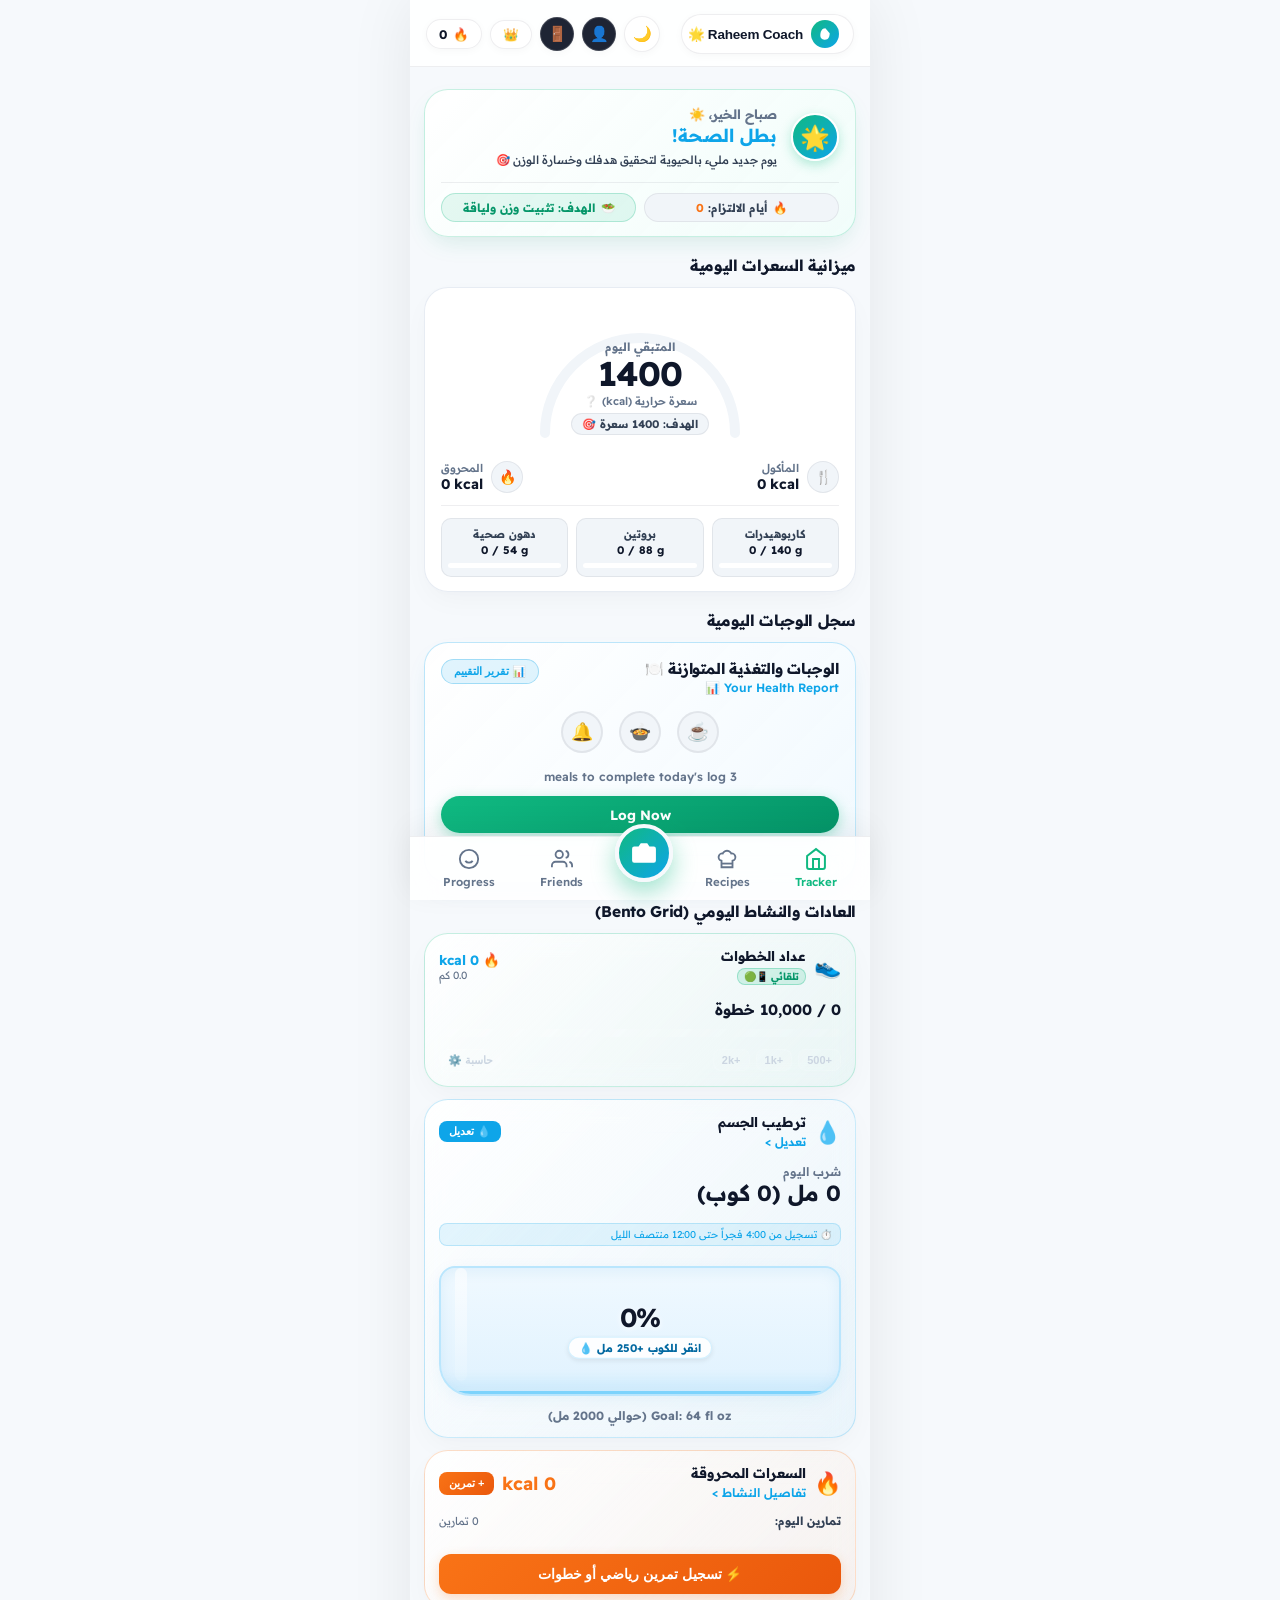
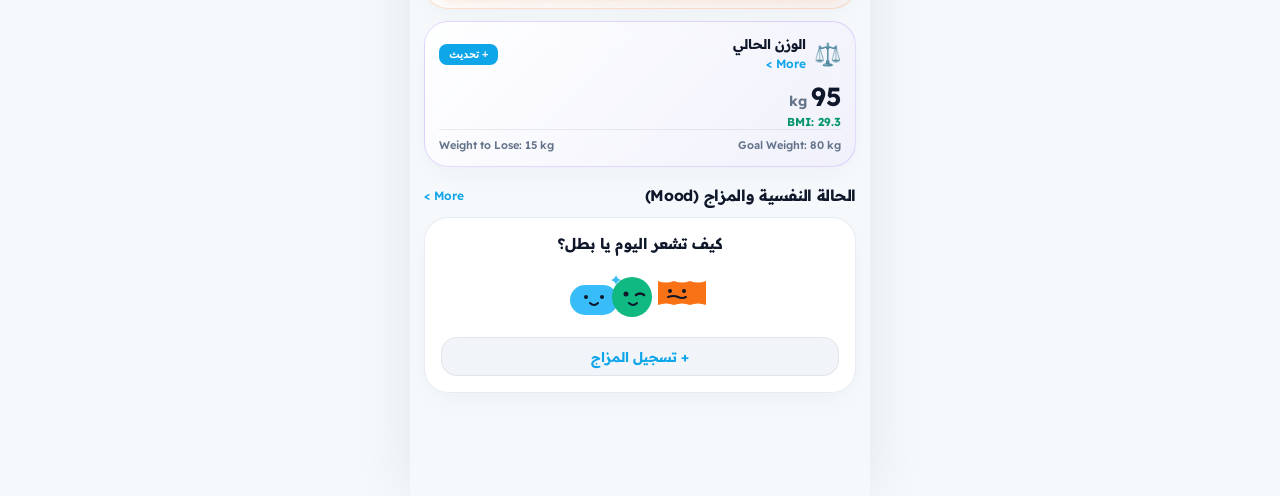
==== commit 8e672c55: "Fix water modal light theme, water glass save and progress, and workout logging" ====
--- a/android-app/app/src/main/assets/www/index.html
+++ b/android-app/app/src/main/assets/www/index.html
@@ -36,6 +36,43 @@
 </head>
 <body>
 
+  <!-- ================= AUTHENTICATION OVERLAY ================= -->
+  <div id="auth-screen" class="hidden">
+    <div class="auth-card">
+      <div class="auth-header">
+        <div class="auth-logo">🦅</div>
+        <h2 id="auth-title">تسجيل الدخول</h2>
+        <p id="auth-subtitle">مرحباً بك في Raheem Coach. يرجى تسجيل الدخول للوصول إلى حسابك.</p>
+      </div>
+
+      <form id="auth-form" class="auth-form" onsubmit="event.preventDefault();">
+        <div class="input-group hidden" id="auth-name-group">
+          <label>الاسم الكامل</label>
+          <input type="text" id="auth-name" placeholder="أدخل اسمك">
+        </div>
+        
+        <div class="input-group">
+          <label>البريد الإلكتروني</label>
+          <input type="email" id="auth-email" placeholder="example@email.com" required>
+        </div>
+
+        <div class="input-group">
+          <label>كلمة المرور</label>
+          <input type="password" id="auth-password" placeholder="••••••••" required>
+        </div>
+
+        <div id="auth-error" class="auth-error hidden"></div>
+
+        <button type="submit" id="auth-submit-btn" class="dialog-btn-primary" style="width: 100%; margin-top: 15px;">تسجيل الدخول</button>
+      </form>
+
+      <div class="auth-toggle">
+        <span id="auth-toggle-text">ليس لديك حساب؟</span>
+        <button type="button" id="auth-toggle-btn" class="btn-text">إنشاء حساب جديد</button>
+      </div>
+    </div>
+  </div>
+
   <!-- Main Mobile Application Shell -->
   <div id="mobile-shell">
 
@@ -61,6 +98,10 @@
         <button class="badge-pill badge-user-profile" id="btn-user-profile" title="حسابي والملف الشخصي">
           <img id="header-user-avatar" src="" class="header-avatar-img hidden" alt="صورة حساب Google">
           <span id="header-user-placeholder-icon" style="font-size: 15px;">👤</span>
+        </button>
+        <!-- Sign Out Button -->
+        <button class="badge-pill badge-user-profile" id="btn-logout" title="تسجيل الخروج">
+          <span style="font-size: 15px;">🚪</span>
         </button>
         <!-- VIP Crown -->
         <button class="badge-pill badge-crown" id="badge-crown-vip" title="إعدادات المفتاح والاشتراك VIP">
@@ -311,16 +352,13 @@
             ⏱️ تسجيل من 4:00 فجراً حتى 12:00 منتصف الليل
           </div>
 
-          <!-- 8 Glass Cups Row -->
-          <div class="water-cups-grid">
-            <div class="water-cup-item first-add" title="انقر لإضافة كوب">+</div>
-            <div class="water-cup-item" title="كوب 2"></div>
-            <div class="water-cup-item" title="كوب 3"></div>
-            <div class="water-cup-item" title="كوب 4"></div>
-            <div class="water-cup-item" title="كوب 5"></div>
-            <div class="water-cup-item" title="كوب 6"></div>
-            <div class="water-cup-item" title="كوب 7"></div>
-            <div class="water-cup-item" title="كوب 8"></div>
+          <!-- Dynamic Water Glass Tracker -->
+          <div class="dynamic-water-glass" id="water-glass-container" title="انقر لإضافة 250 مل ماء">
+            <div class="water-fill-level" id="water-glass-fill"></div>
+            <div class="water-glass-text-container">
+              <span class="water-glass-text" id="water-glass-text">0%</span>
+              <span class="water-glass-hint">انقر للكوب +250 مل 💧</span>
+            </div>
           </div>
 
           <div class="water-footer-goal" id="dash-water-goal-val">Goal: 64 fl oz (حوالي 2000 مل)</div>
@@ -336,7 +374,12 @@
                 <a class="section-more-link" id="link-more-burned">تفاصيل النشاط &gt;</a>
               </div>
             </div>
-            <span class="bento-burn-big" id="dash-calories-burned-val">0 kcal</span>
+            <div style="display:flex; align-items:center; gap:8px;">
+              <span class="bento-burn-big" id="dash-calories-burned-val">0 kcal</span>
+              <button type="button" class="btn-bento-action" id="btn-quick-add-workout" style="background:linear-gradient(135deg, #f97316, #ea580c); color:#fff; border:none; font-weight:800; padding:5px 10px; border-radius:8px; cursor:pointer;">
+                + تمرين
+              </button>
+            </div>
           </div>
 
           <div class="bento-workouts-header">
@@ -349,7 +392,7 @@
             <!-- Dynamically populated -->
           </div>
 
-          <button class="btn-card-action bento-add-workout-btn" id="btn-add-workout">
+          <button class="btn-card-action bento-add-workout-btn" id="btn-add-workout" style="background:linear-gradient(135deg, #f97316, #ea580c); color:#fff; border:none; border-radius:12px; font-weight:800; padding:12px; font-size:13.5px; box-shadow:0 4px 12px rgba(249,115,22,0.25);">
             <span>⚡ تسجيل تمرين رياضي أو خطوات</span>
           </button>
         </div>
@@ -882,7 +925,7 @@
 
           <!-- Show More Toggle -->
           <div class="btn-show-more-toggle" id="btn-show-more-nutrition">Show More ▾</div>
-          <div id="modal-extended-nutrients" class="hidden" style="display:flex; justify-content:space-around; background:#141822; padding:8px; border-radius:10px; font-size:12px;">
+          <div id="modal-extended-nutrients" class="hidden" style="display:flex; justify-content:space-around; background:var(--bg-main); border:1px solid var(--border-subtle); padding:8px; border-radius:10px; font-size:12px;">
             <span>ألياف: <strong id="modal-fiber-val">0 g</strong></span>
             <span>سكريات: <strong id="modal-sugar-val">0 g</strong></span>
             <span>صوديوم: <strong id="modal-sodium-val">4 mg</strong></span>
@@ -922,13 +965,11 @@
             </div>
 
             <!-- Insights details revealed on click -->
-            <div id="insights-expanded-box" class="insights-expanded-bullets hidden">
+            <div id="insights-expanded-box" class="insights-expanded-bullets">
               <div>✅ <strong>الجيد:</strong> <span id="insight-whats-good">خالٍ من السعرات، غني بمضادات الأكسدة ومحفز للحرق.</span></div>
               <div>⚠️ <strong>التحسين:</strong> <span id="insight-what-to-improve">تناوله بدون سكر أبيض أو مبيضات مضافة.</span></div>
               <div>🥗 <strong>ماذا تأكل تالياً:</strong> <span id="insight-what-to-eat-next">سناك بروتيني كبيضة مسلوقة لضبط الشبع.</span></div>
             </div>
-
-            <button class="btn-view-insights-free" id="btn-unlock-insights">View Once for Free</button>
           </div>
 
         </div><!-- /food-details-sheet -->
@@ -1281,46 +1322,46 @@
        MODAL: WATER INTAKE ADJUSTMENT (4 AM to 12 AM Cutoff)
        ========================================================================== -->
   <div class="dialog-modal-overlay" id="water-adjust-modal">
-    <div style="background:#0f172a; border:1px solid rgba(2,132,199,0.4); border-radius:22px; width:88%; max-width:380px; padding:20px 16px; box-shadow:0 20px 50px rgba(0,0,0,0.85); color:#fff; position:relative;">
+    <div class="dialog-card" style="background:#ffffff; border:1px solid #e2e8f0; border-radius:24px; width:90%; max-width:390px; padding:22px 18px; box-shadow:0 25px 60px rgba(15,23,42,0.15); color:#0f172a; position:relative;">
       
-      <div style="display:flex; justify-content:space-between; align-items:center; margin-bottom:12px;">
-        <div style="display:flex; align-items:center; gap:8px;">
-          <span style="font-size:22px;">💧</span>
+      <div style="display:flex; justify-content:space-between; align-items:center; margin-bottom:14px; border-bottom:1px solid #f1f5f9; padding-bottom:10px;">
+        <div style="display:flex; align-items:center; gap:10px;">
+          <span style="font-size:24px; background:#e0f2fe; width:40px; height:40px; border-radius:12px; display:flex; align-items:center; justify-content:center;">💧</span>
           <div>
-            <h3 style="font-size:15px; font-weight:800; color:#fff;">تعديل كمية الماء اليومية</h3>
-            <span style="font-size:11px; color:#7dd3fc;" id="water-modal-date-display">تعديل ماء اليوم</span>
-          </div>
-        </div>
-        <button class="dialog-close-btn" id="btn-close-water-modal">✕</button>
+            <h3 style="font-size:16px; font-weight:800; color:#0f172a; margin:0;">تعديل كمية الماء اليومية</h3>
+            <span style="font-size:11.5px; font-weight:700; color:#0284c7;" id="water-modal-date-display">تعديل ماء اليوم</span>
+          </div>
+        </div>
+        <button class="dialog-close-btn" id="btn-close-water-modal" style="background:#f1f5f9; color:#475569; border:none; width:32px; height:32px; border-radius:50%; font-size:14px; cursor:pointer;">✕</button>
       </div>
 
       <!-- Time Window Explanation Notice -->
-      <div style="background:rgba(2,132,199,0.12); border:1px solid rgba(2,132,199,0.25); border-radius:10px; padding:8px 10px; font-size:11px; color:#bae6fd; line-height:1.4; margin-bottom:14px; text-align:right;">
+      <div style="background:#f0f9ff; border:1px solid #bae6fd; border-radius:12px; padding:10px 12px; font-size:11.5px; color:#0369a1; line-height:1.5; margin-bottom:16px; text-align:right;">
         ⏱️ <strong>قاعدة التسجيل:</strong> التعديل نشط من الساعة 4:00 فجراً حتى 12:00 منتصف الليل على نفس اليوم. بعد 12:00 منتصف الليل يُحتسب التسجيل تلقائياً لليوم الجديد.
       </div>
 
       <!-- Water Stepper & Direct ML Input -->
-      <div style="display:flex; flex-direction:column; gap:12px; margin-bottom:16px;">
-        <div style="background:#1e293b; border-radius:12px; padding:12px; text-align:center;">
-          <span style="font-size:11px; color:#94a3b8; display:block; margin-bottom:4px;">الكمية بالمليلتر (ml):</span>
-          <div style="display:flex; align-items:center; justify-content:center; gap:10px;">
-            <button id="btn-water-minus-250" style="background:#334155; color:#fff; border:none; width:36px; height:36px; border-radius:50%; font-size:18px; font-weight:800; cursor:pointer;">-</button>
-            <input type="number" id="input-water-ml" value="1500" step="50" min="0" max="6000" style="width:110px; background:#0f172a; border:1px solid rgba(255,255,255,0.2); color:#38bdf8; font-size:22px; font-weight:800; text-align:center; border-radius:8px; padding:4px;">
-            <button id="btn-water-plus-250" style="background:#334155; color:#fff; border:none; width:36px; height:36px; border-radius:50%; font-size:18px; font-weight:800; cursor:pointer;">+</button>
-          </div>
-          <span style="font-size:11.5px; color:#94a3b8; margin-top:6px; display:block;" id="water-modal-cups-calc">يساوي تقريباً 6 أكواب (250 مل لكل كوب)</span>
+      <div style="display:flex; flex-direction:column; gap:14px; margin-bottom:18px;">
+        <div style="background:#f8fafc; border:1px solid #e2e8f0; border-radius:16px; padding:14px; text-align:center;">
+          <span style="font-size:12px; font-weight:700; color:#475569; display:block; margin-bottom:8px;">الكمية بالمليلتر (ml):</span>
+          <div style="display:flex; align-items:center; justify-content:center; gap:12px;">
+            <button id="btn-water-minus-250" style="background:#ffffff; color:#0284c7; border:1px solid #cbd5e1; width:42px; height:42px; border-radius:50%; font-size:22px; font-weight:800; cursor:pointer; box-shadow:0 2px 4px rgba(0,0,0,0.06);">-</button>
+            <input type="number" id="input-water-ml" value="1500" step="50" min="0" max="6000" style="width:120px; background:#ffffff; border:2px solid #38bdf8; color:#0284c7; font-size:24px; font-weight:900; text-align:center; border-radius:12px; padding:6px; box-shadow:inset 0 1px 3px rgba(0,0,0,0.05);">
+            <button id="btn-water-plus-250" style="background:#ffffff; color:#0284c7; border:1px solid #cbd5e1; width:42px; height:42px; border-radius:50%; font-size:22px; font-weight:800; cursor:pointer; box-shadow:0 2px 4px rgba(0,0,0,0.06);">+</button>
+          </div>
+          <span style="font-size:12px; font-weight:700; color:#64748b; margin-top:8px; display:block;" id="water-modal-cups-calc">يساوي تقريباً 6 أكواب (250 مل لكل كوب)</span>
         </div>
 
         <!-- Quick Presets -->
-        <div style="display:grid; grid-template-columns:repeat(4, 1fr); gap:6px;">
-          <button class="water-preset-btn" data-ml="500" style="background:#1e293b; border:1px solid rgba(255,255,255,0.08); color:#cbd5e1; border-radius:8px; padding:6px; font-size:11px; cursor:pointer;">500 مل</button>
-          <button class="water-preset-btn" data-ml="1000" style="background:#1e293b; border:1px solid rgba(255,255,255,0.08); color:#cbd5e1; border-radius:8px; padding:6px; font-size:11px; cursor:pointer;">1 لتر</button>
-          <button class="water-preset-btn" data-ml="1500" style="background:#1e293b; border:1px solid rgba(255,255,255,0.08); color:#cbd5e1; border-radius:8px; padding:6px; font-size:11px; cursor:pointer;">1.5 لتر</button>
-          <button class="water-preset-btn" data-ml="2000" style="background:#1e293b; border:1px solid rgba(255,255,255,0.08); color:#cbd5e1; border-radius:8px; padding:6px; font-size:11px; cursor:pointer;">2 لتر</button>
-        </div>
-      </div>
-
-      <button type="button" class="dialog-btn-primary" id="btn-save-custom-water" style="width:100%; padding:11px; font-size:13px; background:linear-gradient(135deg, #0284c7, #0369a1); border-radius:12px;">
+        <div style="display:grid; grid-template-columns:repeat(4, 1fr); gap:8px;">
+          <button class="water-preset-btn" data-ml="500" style="background:#ffffff; border:1px solid #cbd5e1; color:#0f172a; border-radius:10px; padding:9px 4px; font-size:12px; font-weight:700; cursor:pointer; box-shadow:0 1px 3px rgba(0,0,0,0.04);">500 مل</button>
+          <button class="water-preset-btn" data-ml="1000" style="background:#ffffff; border:1px solid #cbd5e1; color:#0f172a; border-radius:10px; padding:9px 4px; font-size:12px; font-weight:700; cursor:pointer; box-shadow:0 1px 3px rgba(0,0,0,0.04);">1 لتر</button>
+          <button class="water-preset-btn" data-ml="1500" style="background:#ffffff; border:1px solid #cbd5e1; color:#0f172a; border-radius:10px; padding:9px 4px; font-size:12px; font-weight:700; cursor:pointer; box-shadow:0 1px 3px rgba(0,0,0,0.04);">1.5 لتر</button>
+          <button class="water-preset-btn" data-ml="2000" style="background:#ffffff; border:1px solid #cbd5e1; color:#0f172a; border-radius:10px; padding:9px 4px; font-size:12px; font-weight:700; cursor:pointer; box-shadow:0 1px 3px rgba(0,0,0,0.04);">2 لتر</button>
+        </div>
+      </div>
+
+      <button type="button" class="dialog-btn-primary" id="btn-save-custom-water" style="width:100%; padding:13px; font-size:14px; font-weight:800; background:linear-gradient(135deg, #0284c7, #0369a1); border:none; color:#ffffff; border-radius:14px; box-shadow:0 4px 14px rgba(2,132,199,0.35); cursor:pointer;">
         حفظ كمية الماء لليوم 💧
       </button>
 
@@ -1331,14 +1372,14 @@
        MODAL: EXERCISE LOGGER & STEPS CALCULATOR
        ========================================================================== -->
   <div class="dialog-modal-overlay" id="exercise-logger-modal">
-    <div style="background:#0e1422; border:1px solid rgba(59,130,246,0.35); border-radius:22px; width:94%; max-width:460px; max-height:90vh; overflow-y:auto; padding:20px 16px; box-shadow:0 20px 60px rgba(0,0,0,0.85); color:#fff; position:relative;">
+    <div style="background:var(--bg-card); border:1px solid var(--border-subtle); border-radius:22px; width:94%; max-width:460px; max-height:90vh; overflow-y:auto; padding:20px 16px; box-shadow:0 20px 60px rgba(0,0,0,0.15); color:var(--text-primary); position:relative;">
       
       <!-- Modal Header -->
       <div style="display:flex; justify-content:space-between; align-items:center; margin-bottom:12px;">
         <div style="display:flex; align-items:center; gap:8px;">
           <span style="font-size:22px;">⚡</span>
           <div>
-            <h3 style="font-size:16px; font-weight:800; color:#fff;" id="exercise-modal-title">النشاط الرياضي والخطوات</h3>
+            <h3 style="font-size:16px; font-weight:800; color:var(--text-primary);" id="exercise-modal-title">النشاط الرياضي والخطوات</h3>
             <span style="font-size:11px; color:#94a3b8;" id="exercise-modal-subtitle">حساب السعرات وتحليل الأثر على الدايت والهدف</span>
           </div>
         </div>
@@ -1360,7 +1401,7 @@
       <!-- ================= TAB 1: EXERCISE LOGGER ================= -->
       <div id="exercise-tab-content-exercise">
         <!-- Quick Select Exercise Chips -->
-        <div style="font-size:12px; font-weight:700; color:#cbd5e1; margin-bottom:6px;">اختر التمرين:</div>
+        <div style="font-size:12px; font-weight:700; color:var(--text-muted); margin-bottom:6px;">اختر التمرين:</div>
         <div class="exercise-chips-grid" id="exercise-chips-grid">
           <div class="exercise-chip active" data-type="pushups">
             <span class="chip-icon">🤸</span>
@@ -1405,23 +1446,23 @@
         </div>
 
         <!-- Custom Exercise Description Input (Hidden by default) -->
-        <div id="exercise-custom-input-box" class="hidden" style="background:#131926; border:1px solid rgba(255,255,255,0.08); border-radius:12px; padding:10px; margin-bottom:10px;">
-          <label style="font-size:11.5px; color:#94a3b8; display:block; margin-bottom:4px;">صف التمرين أو النشاط (مثال: لعبت ماتش كورة 45 دقيقة):</label>
-          <input type="text" id="input-custom-exercise-desc" placeholder="اكتب اسم التمرين أو النشاط..." style="width:100%; background:#0a0f1d; border:1px solid rgba(255,255,255,0.15); color:#fff; border-radius:8px; padding:8px 10px; font-size:12px; direction:rtl;">
+        <div id="exercise-custom-input-box" class="hidden" style="background:var(--bg-main); border:1px solid var(--border-subtle); border-radius:12px; padding:10px; margin-bottom:10px;">
+          <label style="font-size:11.5px; color:var(--text-secondary); display:block; margin-bottom:4px;">صف التمرين أو النشاط (مثال: لعبت ماتش كورة 45 دقيقة):</label>
+          <input type="text" id="input-custom-exercise-desc" placeholder="اكتب اسم التمرين أو النشاط..." style="width:100%; background:var(--bg-card); border:1px solid var(--border-subtle); color:var(--text-primary); border-radius:8px; padding:8px 10px; font-size:12px; direction:rtl;">
           <button type="button" id="btn-ai-analyze-custom-exercise" style="width:100%; margin-top:8px; background:linear-gradient(135deg, #3b82f6, #2563eb); border:none; border-radius:8px; padding:7px; color:#fff; font-size:11.5px; font-weight:700; cursor:pointer;">
             ✨ تحليل التمرين بالذكاء الاصطناعي
           </button>
         </div>
 
         <!-- Quantity Input: Reps vs Duration (Switches dynamically) -->
-        <div style="background:#131926; border:1px solid rgba(255,255,255,0.08); border-radius:14px; padding:12px; margin-bottom:12px;">
+        <div style="background:var(--bg-main); border:1px solid var(--border-subtle); border-radius:14px; padding:12px; margin-bottom:12px;">
           <!-- Reps Container -->
           <div id="exercise-reps-container">
-            <label style="font-size:11.5px; color:#94a3b8; display:block; margin-bottom:6px; text-align:center;">عدد التكرارات (Reps):</label>
+            <label style="font-size:11.5px; color:var(--text-secondary); display:block; margin-bottom:6px; text-align:center;">عدد التكرارات (Reps):</label>
             <div style="display:flex; align-items:center; justify-content:center; gap:12px;">
-              <button type="button" id="btn-exercise-reps-minus" style="background:#1e293b; color:#fff; border:none; width:38px; height:38px; border-radius:50%; font-size:18px; font-weight:800; cursor:pointer;">-</button>
-              <input type="number" id="input-exercise-reps" value="30" min="1" max="1000" style="width:90px; background:#0a0f1d; border:1px solid rgba(59,130,246,0.3); color:#38bdf8; font-size:22px; font-weight:800; text-align:center; border-radius:10px; padding:6px;">
-              <button type="button" id="btn-exercise-reps-plus" style="background:#1e293b; color:#fff; border:none; width:38px; height:38px; border-radius:50%; font-size:18px; font-weight:800; cursor:pointer;">+</button>
+              <button type="button" id="btn-exercise-reps-minus" style="background:var(--bg-chip); color:var(--text-primary); border:none; width:38px; height:38px; border-radius:50%; font-size:18px; font-weight:800; cursor:pointer;">-</button>
+              <input type="number" id="input-exercise-reps" value="30" min="1" max="1000" style="width:90px; background:var(--bg-card); border:1px solid rgba(59,130,246,0.3); color:var(--text-primary); font-size:22px; font-weight:800; text-align:center; border-radius:10px; padding:6px;">
+              <button type="button" id="btn-exercise-reps-plus" style="background:var(--bg-chip); color:var(--text-primary); border:none; width:38px; height:38px; border-radius:50%; font-size:18px; font-weight:800; cursor:pointer;">+</button>
             </div>
             <!-- Presets -->
             <div style="display:flex; justify-content:center; gap:6px; margin-top:8px;">
@@ -1434,11 +1475,11 @@
 
           <!-- Duration Container -->
           <div id="exercise-duration-container" class="hidden">
-            <label style="font-size:11.5px; color:#94a3b8; display:block; margin-bottom:6px; text-align:center;">المدة بالدقائق (Minutes):</label>
+            <label style="font-size:11.5px; color:var(--text-secondary); display:block; margin-bottom:6px; text-align:center;">المدة بالدقائق (Minutes):</label>
             <div style="display:flex; align-items:center; justify-content:center; gap:12px;">
-              <button type="button" id="btn-exercise-mins-minus" style="background:#1e293b; color:#fff; border:none; width:38px; height:38px; border-radius:50%; font-size:18px; font-weight:800; cursor:pointer;">-</button>
-              <input type="number" id="input-exercise-minutes" value="20" min="1" max="300" style="width:90px; background:#0a0f1d; border:1px solid rgba(59,130,246,0.3); color:#38bdf8; font-size:22px; font-weight:800; text-align:center; border-radius:10px; padding:6px;">
-              <button type="button" id="btn-exercise-mins-plus" style="background:#1e293b; color:#fff; border:none; width:38px; height:38px; border-radius:50%; font-size:18px; font-weight:800; cursor:pointer;">+</button>
+              <button type="button" id="btn-exercise-mins-minus" style="background:var(--bg-chip); color:var(--text-primary); border:none; width:38px; height:38px; border-radius:50%; font-size:18px; font-weight:800; cursor:pointer;">-</button>
+              <input type="number" id="input-exercise-minutes" value="20" min="1" max="300" style="width:90px; background:var(--bg-card); border:1px solid rgba(59,130,246,0.3); color:var(--text-primary); font-size:22px; font-weight:800; text-align:center; border-radius:10px; padding:6px;">
+              <button type="button" id="btn-exercise-mins-plus" style="background:var(--bg-chip); color:var(--text-primary); border:none; width:38px; height:38px; border-radius:50%; font-size:18px; font-weight:800; cursor:pointer;">+</button>
             </div>
             <!-- Presets -->
             <div style="display:flex; justify-content:center; gap:6px; margin-top:8px;">
@@ -1481,13 +1522,13 @@
           </div>
 
           <!-- Post-workout Nutrition & Coach Advice -->
-          <div style="background:rgba(0,0,0,0.25); border-radius:10px; padding:8px 10px; font-size:11.5px; line-height:1.5;">
-            <div style="color:#7dd3fc; font-weight:700; margin-bottom:2px;">🥗 أنسب وجبة بعد التمرين:</div>
-            <div style="color:#cbd5e1;" id="impact-post-meal">وجبة بروتينية مع كارب معتدل (مثال: صدور دجاج مع أرز أو تونة مع خبز أسمر).</div>
+          <div style="background:var(--bg-card); border-radius:10px; padding:8px 10px; font-size:11.5px; line-height:1.5;">
+            <div style="color:#0284c7; font-weight:700; margin-bottom:2px;">🥗 أنسب وجبة بعد التمرين:</div>
+            <div style="color:var(--text-secondary);" id="impact-post-meal">وجبة بروتينية مع كارب معتدل (مثال: صدور دجاج مع أرز أو تونة مع خبز أسمر).</div>
           </div>
           <div style="background:rgba(37,99,235,0.1); border:1px solid rgba(59,130,246,0.2); border-radius:10px; padding:8px 10px; font-size:11.5px; line-height:1.5;">
             <div style="color:#93c5fd; font-weight:700; margin-bottom:2px;">💬 نصيحة كوتش رحيم:</div>
-            <div style="color:#e2e8f0;" id="impact-coach-advice">التمرين يزيد من عجز السعرات ويحافظ على كتلتك العضلية أثناء نزول الوزن نحو 80 كجم.</div>
+            <div style="color:var(--text-primary);" id="impact-coach-advice">التمرين يزيد من عجز السعرات ويحافظ على كتلتك العضلية أثناء نزول الوزن نحو 80 كجم.</div>
           </div>
         </div>
 
@@ -1579,52 +1620,52 @@
        MODAL: WORKOUT IMPACT & DIET DETAILS (View Any Logged Workout)
        ========================================================================== -->
   <div class="dialog-modal-overlay" id="workout-impact-details-modal">
-    <div style="background:#0e1422; border:1px solid rgba(59,130,246,0.4); border-radius:22px; width:92%; max-width:420px; max-height:85vh; overflow-y:auto; padding:20px 16px; box-shadow:0 20px 60px rgba(0,0,0,0.85); color:#fff; position:relative;">
+    <div class="dialog-card" style="background:#ffffff; border:1px solid #e2e8f0; border-radius:24px; width:92%; max-width:420px; max-height:85vh; overflow-y:auto; padding:22px 18px; box-shadow:0 25px 60px rgba(15,23,42,0.15); color:#0f172a; position:relative;">
       
-      <div style="display:flex; justify-content:space-between; align-items:center; margin-bottom:12px; border-bottom:1px solid rgba(255,255,255,0.08); padding-bottom:10px;">
-        <div style="display:flex; align-items:center; gap:8px;">
-          <span style="font-size:22px;" id="detail-workout-icon">🏋️</span>
+      <div style="display:flex; justify-content:space-between; align-items:center; margin-bottom:14px; border-bottom:1px solid #f1f5f9; padding-bottom:10px;">
+        <div style="display:flex; align-items:center; gap:10px;">
+          <span style="font-size:24px; background:#eff6ff; width:40px; height:40px; border-radius:12px; display:flex; align-items:center; justify-content:center;" id="detail-workout-icon">🏋️</span>
           <div>
-            <h3 style="font-size:15px; font-weight:800; color:#fff;" id="detail-workout-name">تفاصيل التمرين</h3>
-            <span style="font-size:11px; color:#38bdf8;" id="detail-workout-quantity">30 تكرار</span>
-          </div>
-        </div>
-        <button class="dialog-close-btn" id="btn-close-workout-detail-modal">✕</button>
+            <h3 style="font-size:16px; font-weight:800; color:#0f172a; margin:0;" id="detail-workout-name">تفاصيل التمرين</h3>
+            <span style="font-size:11.5px; font-weight:700; color:#0284c7;" id="detail-workout-quantity">30 تكرار</span>
+          </div>
+        </div>
+        <button class="dialog-close-btn" id="btn-close-workout-detail-modal" style="background:#f1f5f9; color:#475569; border:none; width:32px; height:32px; border-radius:50%; font-size:14px; cursor:pointer;">✕</button>
       </div>
 
       <!-- Detail Badges -->
-      <div class="impact-badge-grid" style="margin-bottom:12px;">
-        <div class="impact-badge-item">
-          <span class="badge-label">السعرات المحروقة</span>
-          <span class="badge-value" style="color:#f59e0b;" id="detail-workout-burned">0 kcal</span>
-        </div>
-        <div class="impact-badge-item">
-          <span class="badge-label">احتياج البروتين</span>
-          <span class="badge-value" style="color:#34d399;" id="detail-workout-protein">25-30 جم</span>
-        </div>
-        <div class="impact-badge-item">
-          <span class="badge-label">العضلات المشتركة</span>
-          <span class="badge-value" style="color:#38bdf8; font-size:12px;" id="detail-workout-muscles">الصدر والذراعين</span>
-        </div>
-        <div class="impact-badge-item">
-          <span class="badge-label">حرق دهون صافية</span>
-          <span class="badge-value" style="color:#ec4899;" id="detail-workout-fat">~3 جم دهون</span>
+      <div class="impact-badge-grid" style="margin-bottom:14px;">
+        <div class="impact-badge-item" style="background:#f8fafc; border:1px solid #e2e8f0; border-radius:12px; padding:10px;">
+          <span class="badge-label" style="font-size:11px; color:#64748b; font-weight:600; display:block;">🔥 السعرات المحروقة</span>
+          <span class="badge-value" style="color:#d97706; font-size:15px; font-weight:800; display:block; margin-top:2px;" id="detail-workout-burned">0 kcal</span>
+        </div>
+        <div class="impact-badge-item" style="background:#f8fafc; border:1px solid #e2e8f0; border-radius:12px; padding:10px;">
+          <span class="badge-label" style="font-size:11px; color:#64748b; font-weight:600; display:block;">🥩 احتياج البروتين</span>
+          <span class="badge-value" style="color:#059669; font-size:15px; font-weight:800; display:block; margin-top:2px;" id="detail-workout-protein">25-30 جم</span>
+        </div>
+        <div class="impact-badge-item" style="background:#f8fafc; border:1px solid #e2e8f0; border-radius:12px; padding:10px;">
+          <span class="badge-label" style="font-size:11px; color:#64748b; font-weight:600; display:block;">🎯 العضلات المشتركة</span>
+          <span class="badge-value" style="color:#0284c7; font-size:13px; font-weight:800; display:block; margin-top:2px;" id="detail-workout-muscles">الصدر والذراعين</span>
+        </div>
+        <div class="impact-badge-item" style="background:#f8fafc; border:1px solid #e2e8f0; border-radius:12px; padding:10px;">
+          <span class="badge-label" style="font-size:11px; color:#64748b; font-weight:600; display:block;">📉 حرق دهون صافية</span>
+          <span class="badge-value" style="color:#db2777; font-size:15px; font-weight:800; display:block; margin-top:2px;" id="detail-workout-fat">~3 جم دهون</span>
         </div>
       </div>
 
       <!-- Diet Impact Summary -->
-      <div style="background:rgba(255,255,255,0.03); border:1px solid rgba(255,255,255,0.08); border-radius:12px; padding:12px; font-size:12px; line-height:1.6; margin-bottom:12px; color:#cbd5e1;">
-        <div style="font-weight:700; color:#60a5fa; margin-bottom:4px;">🎯 الأثر على خطتك للوصول إلى 80 كجم:</div>
-        <div id="detail-workout-diet-impact">هذا التمرين يدعم عجز السعرات ويحمي العضلات من الهدم.</div>
+      <div style="background:#eff6ff; border:1px solid #bfdbfe; border-radius:14px; padding:12px 14px; font-size:12px; line-height:1.6; margin-bottom:12px; color:#1e3a8a;">
+        <div style="font-weight:800; color:#1d4ed8; margin-bottom:4px;">🎯 الأثر على خطتك للوصول إلى الوزن المثالي:</div>
+        <div id="detail-workout-diet-impact" style="color:#1e40af;">هذا التمرين يدعم عجز السعرات ويحمي العضلات من الهدم.</div>
       </div>
 
       <!-- Meal Suggestion -->
-      <div style="background:rgba(16,185,129,0.1); border:1px solid rgba(16,185,129,0.25); border-radius:12px; padding:12px; font-size:12px; line-height:1.6; margin-bottom:14px;">
-        <div style="font-weight:700; color:#34d399; margin-bottom:4px;">🥗 الوجبة المقترحة للاستشفاء:</div>
-        <div id="detail-workout-meal" style="color:#e2e8f0;">سكوب بروتين أو بيض مسلوق + مصدر كارب نظيف.</div>
-      </div>
-
-      <button type="button" class="dialog-btn-primary" id="btn-close-detail-modal-done" style="width:100%; padding:11px; font-size:13px; border-radius:12px;">
+      <div style="background:#ecfdf5; border:1px solid #a7f3d0; border-radius:14px; padding:12px 14px; font-size:12px; line-height:1.6; margin-bottom:16px;">
+        <div style="font-weight:800; color:#065f46; margin-bottom:4px;">🥗 الوجبة المقترحة للاستشفاء:</div>
+        <div id="detail-workout-meal" style="color:#047857;">سكوب بروتين أو بيض مسلوق + مصدر كارب نظيف.</div>
+      </div>
+
+      <button type="button" class="dialog-btn-primary" id="btn-close-detail-modal-done" style="width:100%; padding:12px; font-size:13.5px; font-weight:800; border-radius:14px; cursor:pointer;">
         إغلاق واستمرار في التمرين 🚀
       </button>
 
@@ -1859,8 +1900,8 @@
           <div class="res-water-box">
             <span>💧</span>
             <div>
-              <div style="font-weight:700; font-size:12px; color:#38bdf8;">الاحتياج اليومي للماء:</div>
-              <div id="res-water-val" style="font-size:13px; font-weight:800; color:#fff;">2800 مل (~11 كوب)</div>
+              <div style="font-weight:700; font-size:12px; color:var(--primary-blue, #2563eb);">الاحتياج اليومي للماء:</div>
+              <div id="res-water-val" style="font-size:13px; font-weight:800; color:var(--text-primary, #1e293b);">2800 مل (~11 كوب)</div>
             </div>
           </div>
 
@@ -1887,8 +1928,8 @@
   <!-- Toast Notification Container -->
   <div id="toast-container"></div>
 
-  <!-- Application Scripts with Cache-Busters -->
   <script src="js/storage.js?v=2.6"></script>
+  <script src="js/auth.js?v=2.6"></script>
   <script src="js/google_auth.js?v=2.6"></script>
   <script src="js/gemini_api.js?v=2.6"></script>
   <script src="js/google_workspace_sync.js?v=2.6"></script>
--- a/android-app/app/src/main/assets/www/css/raheem-coach.css
+++ b/android-app/app/src/main/assets/www/css/raheem-coach.css
@@ -281,9 +281,9 @@
   color: var(--primary-blue);
 }
 
-/* Water Bento Card (Span 1) */
+/* Water Bento Card (Span 2) */
 .bento-card-water {
-  grid-column: span 1;
+  grid-column: span 2;
   background: linear-gradient(135deg, var(--bg-card), rgba(14, 165, 233, 0.05));
   border-color: rgba(14, 165, 233, 0.22);
 }
@@ -299,9 +299,9 @@
   line-height: 1.3;
 }
 
-/* Weight Bento Card (Span 1) */
+/* Weight Bento Card (Span 2) */
 .bento-card-weight {
-  grid-column: span 1;
+  grid-column: span 2;
   background: linear-gradient(135deg, var(--bg-card), rgba(139, 92, 246, 0.05));
   border-color: rgba(139, 92, 246, 0.22);
 }
@@ -743,9 +743,10 @@
 }
 
 .exercise-tab-btn.active {
-  background: rgba(59, 130, 246, 0.18);
-  color: #60a5fa;
-  border-color: rgba(59, 130, 246, 0.4);
+  background: #eff6ff;
+  color: #1d4ed8;
+  border-color: #93c5fd;
+  font-weight: 800;
 }
 
 .exercise-chips-grid {
@@ -763,10 +764,10 @@
 }
 
 .exercise-chip {
-  background: #131926;
-  border: 1px solid rgba(255, 255, 255, 0.08);
+  background: #f8fafc;
+  border: 1px solid #e2e8f0;
   border-radius: 12px;
-  padding: 9px 6px;
+  padding: 10px 6px;
   text-align: center;
   cursor: pointer;
   transition: all 0.2s ease;
@@ -777,40 +778,43 @@
 }
 
 .exercise-chip .chip-icon {
-  font-size: 20px;
+  font-size: 22px;
 }
 
 .exercise-chip .chip-label {
   font-size: 11.5px;
   font-weight: 700;
-  color: #cbd5e1;
+  color: #334155;
 }
 
 .exercise-chip:hover {
-  border-color: rgba(59, 130, 246, 0.5);
-  background: #1a2336;
+  border-color: #93c5fd;
+  background: #f0f9ff;
+  transform: translateY(-1px);
 }
 
 .exercise-chip.active {
-  background: rgba(37, 99, 235, 0.25);
+  background: #eff6ff;
   border-color: #3b82f6;
-  box-shadow: 0 0 12px rgba(59, 130, 246, 0.35);
+  box-shadow: 0 4px 14px rgba(59, 130, 246, 0.2);
 }
 
 .exercise-chip.active .chip-label {
-  color: #93c5fd;
+  color: #1d4ed8;
+  font-weight: 800;
 }
 
 /* Live Diet & Goal Impact Box */
 .exercise-impact-card {
-  background: linear-gradient(135deg, #0e1526, #111a2f);
-  border: 1px solid rgba(59, 130, 246, 0.35);
+  background: linear-gradient(135deg, #f0f9ff, #f8fafc);
+  border: 1px solid #bae6fd;
   border-radius: 16px;
   padding: 14px;
   margin-top: 12px;
   display: flex;
   flex-direction: column;
   gap: 10px;
+  box-shadow: 0 4px 16px rgba(2, 132, 199, 0.06);
 }
 
 .impact-badge-grid {
@@ -820,22 +824,24 @@
 }
 
 .impact-badge-item {
-  background: rgba(255, 255, 255, 0.04);
-  border: 1px solid rgba(255, 255, 255, 0.06);
+  background: #ffffff;
+  border: 1px solid #e2e8f0;
   border-radius: 10px;
   padding: 8px 10px;
+  box-shadow: 0 1px 3px rgba(0, 0, 0, 0.04);
 }
 
 .impact-badge-item .badge-label {
   font-size: 10.5px;
-  color: #94a3b8;
+  color: #64748b;
+  font-weight: 600;
   display: block;
 }
 
 .impact-badge-item .badge-value {
-  font-size: 13.5px;
+  font-size: 14px;
   font-weight: 800;
-  color: #fff;
+  color: #0f172a;
   margin-top: 2px;
   display: block;
 }
--- a/android-app/app/src/main/assets/www/css/components.css
+++ b/android-app/app/src/main/assets/www/css/components.css
@@ -384,49 +384,89 @@
 /* ==========================================================================
    4. WATER CARD
    ========================================================================== */
-.water-cups-grid {
-  display: grid;
-  grid-template-columns: repeat(8, 1fr);
-  gap: 6px;
-  margin: 10px 0;
-}
-
-.water-cup-item {
-  height: 32px;
-  background-color: var(--bg-chip);
-  border: 1px solid var(--border-subtle);
-  border-radius: 4px 4px 8px 8px;
-  display: flex;
-  align-items: center;
-  justify-content: center;
-  color: var(--text-muted);
+.dynamic-water-glass {
+  height: 130px;
+  width: 100%;
+  background: linear-gradient(180deg, #f0f9ff 0%, #e0f2fe 100%);
+  border: 2px solid #bae6fd;
+  border-radius: 16px 16px 32px 32px;
+  position: relative;
+  overflow: hidden;
+  margin: 12px 0;
+  cursor: pointer;
+  display: flex;
+  flex-direction: column;
+  justify-content: flex-end;
+  box-shadow: inset 0 4px 14px rgba(2, 132, 199, 0.08), 0 4px 16px rgba(2, 132, 199, 0.06);
+  transition: transform 0.2s ease, box-shadow 0.2s ease;
+}
+
+.dynamic-water-glass:hover {
+  transform: translateY(-2px);
+  box-shadow: inset 0 4px 14px rgba(2, 132, 199, 0.12), 0 8px 24px rgba(2, 132, 199, 0.14);
+}
+
+.dynamic-water-glass::before {
+  content: '';
+  position: absolute;
+  top: 0;
+  left: 14px;
+  width: 12px;
+  height: 90%;
+  background: linear-gradient(180deg, rgba(255, 255, 255, 0.6) 0%, rgba(255, 255, 255, 0.1) 100%);
+  border-radius: 8px;
+  pointer-events: none;
+  z-index: 2;
+}
+
+.water-fill-level {
+  width: 100%;
+  background: linear-gradient(180deg, #38bdf8 0%, #0284c7 60%, #0369a1 100%);
+  height: 0%;
+  transition: height 0.75s cubic-bezier(0.34, 1.25, 0.64, 1);
+  box-shadow: 0 -4px 16px rgba(14, 165, 233, 0.45);
+  border-top: 3px solid #7dd3fc;
+  position: relative;
+}
+
+.water-glass-text-container {
+  position: absolute;
+  top: 50%;
+  left: 50%;
+  transform: translate(-50%, -50%);
+  text-align: center;
+  pointer-events: none;
+  z-index: 4;
+}
+
+.water-glass-text {
+  font-size: 26px;
+  font-weight: 900;
+  color: #0f172a;
+  text-shadow: 0 1px 6px rgba(255, 255, 255, 0.95);
+  display: block;
+  line-height: 1.1;
+  letter-spacing: -0.5px;
+}
+
+.water-glass-hint {
+  font-size: 11px;
+  font-weight: 700;
+  color: #0369a1;
+  background: rgba(255, 255, 255, 0.9);
+  padding: 3px 10px;
+  border-radius: 12px;
+  margin-top: 4px;
+  display: inline-block;
+  box-shadow: 0 2px 5px rgba(0, 0, 0, 0.08);
+  border: 1px solid rgba(186, 230, 253, 0.6);
+}
+
+.water-footer-goal {
   font-size: 12px;
-  cursor: pointer;
-  transition: all 0.2s ease;
-}
-
-.water-cup-item:hover {
-  border-color: var(--primary-blue);
-  transform: translateY(-1px);
-}
-
-.water-cup-item.first-add {
-  border: 1.5px dashed var(--primary-blue);
-  color: var(--primary-blue);
-  font-weight: 800;
-}
-
-.water-cup-item.filled {
-  background: linear-gradient(180deg, #38bdf8, #0284c7);
-  color: #ffffff;
-  border-color: #38bdf8;
-  box-shadow: 0 4px 10px rgba(14, 165, 233, 0.35);
-}
-
-.water-footer-goal {
-  font-size: 11px;
-  font-weight: 600;
-  color: var(--text-muted);
+  font-weight: 700;
+  color: #64748b;
+  text-align: center;
 }
 
 /* ==========================================================================
@@ -576,7 +616,7 @@
   width: 100%;
   max-width: 440px;
   height: 94vh;
-  background-color: #0b0e14;
+  background-color: var(--bg-card);
   border-radius: 24px 24px 0 0;
   display: flex;
   flex-direction: column;
@@ -596,15 +636,15 @@
   align-items: center;
   justify-content: space-between;
   padding: 14px 16px;
-  background-color: rgba(11, 14, 20, 0.95);
-  border-bottom: 1px solid rgba(255, 255, 255, 0.06);
+  background-color: rgba(255, 255, 255, 0.95);
+  border-bottom: 1px solid var(--border-subtle);
   z-index: 10;
 }
 
 .food-nav-icon-btn {
   background: none;
   border: none;
-  color: #ffffff;
+  color: var(--text-primary);
   font-size: 18px;
   cursor: pointer;
   padding: 6px;
@@ -617,13 +657,13 @@
   display: inline-flex;
   align-items: center;
   gap: 6px;
-  background-color: #171b26;
-  border: 1px solid rgba(255, 255, 255, 0.1);
+  background-color: var(--bg-main);
+  border: 1px solid var(--border-subtle);
   border-radius: var(--radius-full);
   padding: 6px 14px;
   font-size: 14px;
   font-weight: 700;
-  color: #ffffff;
+  color: var(--text-primary);
   cursor: pointer;
 }
 
@@ -637,7 +677,7 @@
 .food-photo-hero-area {
   width: 100%;
   height: 220px;
-  background-color: #141824;
+  background-color: var(--bg-main);
   position: relative;
   overflow: hidden;
 }
@@ -667,7 +707,7 @@
 
 /* Bottom Sheet Content Area */
 .food-details-sheet {
-  background-color: #0d1017;
+  background-color: var(--bg-card);
   border-radius: 20px 20px 0 0;
   margin-top: -16px;
   position: relative;
@@ -692,7 +732,7 @@
 .food-name-title {
   font-size: 20px;
   font-weight: 800;
-  color: #ffffff;
+  color: var(--text-primary);
 }
 
 .btn-edit-pencil {
@@ -713,8 +753,8 @@
   width: 28px;
   height: 28px;
   border-radius: 50%;
-  background-color: #1a2233;
-  color: #ffffff;
+  background-color: var(--bg-chip);
+  color: var(--text-primary);
   border: none;
   font-size: 16px;
   font-weight: 700;
@@ -731,13 +771,13 @@
 .stepper-count {
   font-size: 16px;
   font-weight: 700;
-  color: #ffffff;
+  color: var(--text-primary);
 }
 
 /* Calories Card (Screenshot 1 & 2) */
 .food-calories-pill-card {
-  background-color: #171a22;
-  border: 1px solid rgba(255, 255, 255, 0.08);
+  background-color: var(--bg-main);
+  border: 1px solid var(--border-subtle);
   border-radius: var(--radius-lg);
   padding: 14px 16px;
   display: flex;
@@ -749,7 +789,7 @@
   width: 44px;
   height: 44px;
   border-radius: var(--radius-md);
-  background-color: #2b1f1a;
+  background-color: rgba(249, 115, 22, 0.15);
   display: flex;
   align-items: center;
   justify-content: center;
@@ -773,7 +813,7 @@
   gap: 6px;
   font-size: 24px;
   font-weight: 800;
-  color: #ffffff;
+  color: var(--text-primary);
 }
 
 /* 3 Macro Cards Row (Screenshot 1 & 2) */
@@ -784,8 +824,8 @@
 }
 
 .macro-box-item {
-  background-color: #171a22;
-  border: 1px solid rgba(255, 255, 255, 0.08);
+  background-color: var(--bg-main);
+  border: 1px solid var(--border-subtle);
   border-radius: var(--radius-md);
   padding: 10px 12px;
   display: flex;
@@ -811,7 +851,7 @@
 .macro-box-val {
   font-size: 14px;
   font-weight: 700;
-  color: #ffffff;
+  color: var(--text-primary);
 }
 
 .btn-show-more-toggle {
@@ -837,7 +877,7 @@
 .food-list-title {
   font-size: 16px;
   font-weight: 700;
-  color: #ffffff;
+  color: var(--text-primary);
 }
 
 .food-list-chips-row {
@@ -849,8 +889,8 @@
 
 .food-item-chip-card {
   min-width: 140px;
-  background-color: #181d28;
-  border: 1px solid rgba(255, 255, 255, 0.08);
+  background-color: var(--bg-main);
+  border: 1px solid var(--border-subtle);
   border-radius: var(--radius-md);
   padding: 14px;
   display: flex;
@@ -861,7 +901,7 @@
 .food-item-chip-name {
   font-size: 14px;
   font-weight: 700;
-  color: #ffffff;
+  color: var(--text-primary);
 }
 
 .food-item-chip-kcal {
@@ -877,8 +917,8 @@
 .food-item-chip-add {
   min-width: 110px;
   height: 82px;
-  background-color: #181d28;
-  border: 1px dashed rgba(255, 255, 255, 0.15);
+  background-color: var(--bg-main);
+  border: 1px dashed var(--border-subtle);
   border-radius: var(--radius-md);
   display: flex;
   flex-direction: column;
@@ -893,8 +933,8 @@
 
 /* Insights For You Card (Screenshot 1) */
 .insights-for-you-card {
-  background: linear-gradient(135deg, #171b26, #1e2434);
-  border: 1px solid rgba(255, 255, 255, 0.1);
+  background: linear-gradient(135deg, #f8fafc, #f1f5f9);
+  border: 1px solid var(--border-subtle);
   border-radius: var(--radius-lg);
   padding: 16px;
   display: flex;
@@ -913,7 +953,7 @@
 .insights-heading-text {
   font-size: 16px;
   font-weight: 800;
-  color: #ffffff;
+  color: var(--text-primary);
   line-height: 1.3;
   max-width: 70%;
 }
@@ -930,14 +970,15 @@
 }
 
 .insights-expanded-bullets {
-  background-color: rgba(0, 0, 0, 0.25);
+  background-color: #ffffff;
   border-radius: var(--radius-md);
   padding: 12px;
   display: flex;
   flex-direction: column;
   gap: 8px;
   font-size: 12px;
-  color: #e2e8f0;
+  color: var(--text-primary);
+  box-shadow: 0 4px 12px rgba(0,0,0,0.05);
 }
 
 .btn-view-insights-free {
@@ -964,7 +1005,7 @@
   left: 0;
   width: 100%;
   padding: 12px 18px calc(14px + var(--safe-bottom)) 18px;
-  background: linear-gradient(180deg, transparent, #0b0e14 40%);
+  background: linear-gradient(180deg, transparent, var(--bg-card) 40%);
   display: flex;
   justify-content: center;
 }
@@ -1407,20 +1448,20 @@
 
 .wizard-result-hero .res-subtitle {
   font-size: 12px;
-  color: #93c5fd;
+  color: var(--primary-blue, #3b82f6);
   font-weight: 600;
 }
 
 .wizard-result-hero .res-calories-val {
   font-size: 32px;
   font-weight: 900;
-  color: #ffffff;
+  color: #1e3a8a;
   letter-spacing: -0.5px;
 }
 
 .wizard-result-hero .res-badge {
   background: rgba(16, 185, 129, 0.2);
-  color: #34d399;
+  color: #059669;
   border: 1px solid rgba(16, 185, 129, 0.3);
   padding: 4px 12px;
   border-radius: 99px;
@@ -1447,13 +1488,13 @@
 
 .meta-stat-box .meta-label {
   font-size: 11px;
-  color: var(--text-muted, #94a3b8);
+  color: var(--text-secondary, #475569);
 }
 
 .meta-stat-box .meta-val {
   font-size: 14px;
   font-weight: 800;
-  color: var(--text-main, #fff);
+  color: var(--text-primary, #1e293b);
   direction: ltr;
 }
 
@@ -1483,13 +1524,13 @@
 .res-macro-title {
   font-size: 12.5px;
   font-weight: 700;
-  color: var(--text-main, #fff);
+  color: var(--text-primary, #1e293b);
 }
 
 .res-macro-qty {
   font-size: 13px;
   font-weight: 800;
-  color: #38bdf8;
+  color: var(--primary-blue, #2563eb);
   direction: ltr;
 }
 
@@ -1513,7 +1554,7 @@
 
 .res-macro-kcal {
   font-size: 10.5px;
-  color: var(--text-muted, #94a3b8);
+  color: var(--text-secondary, #475569);
   direction: ltr;
   text-align: left;
 }
@@ -1534,12 +1575,12 @@
 }
 
 .res-coach-advice-box {
-  background: rgba(255, 255, 255, 0.04);
+  background: rgba(0, 0, 0, 0.04);
   border-right: 3px solid #10b981;
   border-radius: 8px;
   padding: 10px 12px;
   font-size: 11.5px;
-  color: #cbd5e1;
+  color: var(--text-secondary, #475569);
   line-height: 1.6;
 }
 
@@ -1554,9 +1595,9 @@
 }
 
 .wizard-btn-prev {
-  background: var(--bg-chip, rgba(255, 255, 255, 0.08));
-  border: 1px solid var(--border-subtle, rgba(255, 255, 255, 0.1));
-  color: var(--text-main, #fff);
+  background: var(--bg-chip, rgba(0, 0, 0, 0.04));
+  border: 1px solid var(--border-subtle, rgba(0, 0, 0, 0.1));
+  color: var(--text-primary, #1e293b);
   border-radius: var(--radius-full);
   padding: 10px 18px;
   font-size: 13px;
@@ -1574,3 +1615,110 @@
   cursor: pointer;
 }
 
+/* ==========================================================================
+   AUTH SCREEN OVERLAY
+   ========================================================================== */
+#auth-screen {
+  position: fixed;
+  top: 0;
+  left: 0;
+  width: 100vw;
+  height: 100vh;
+  background: var(--bg-main);
+  z-index: 10000;
+  display: flex;
+  justify-content: center;
+  align-items: center;
+  padding: 20px;
+}
+
+#auth-screen.hidden {
+  display: none !important;
+}
+
+.auth-card {
+  width: 100%;
+  max-width: 400px;
+  background: var(--bg-card);
+  padding: 30px;
+  border-radius: 20px;
+  box-shadow: 0 10px 40px rgba(0, 0, 0, 0.05);
+  border: 1px solid var(--border-subtle);
+}
+
+.auth-header {
+  text-align: center;
+  margin-bottom: 24px;
+}
+
+.auth-logo {
+  font-size: 40px;
+  margin-bottom: 10px;
+}
+
+.auth-header h2 {
+  font-size: 22px;
+  font-weight: 800;
+  color: var(--text-primary);
+  margin-bottom: 6px;
+}
+
+.auth-header p {
+  font-size: 13px;
+  color: var(--text-secondary);
+}
+
+.auth-form .input-group {
+  margin-bottom: 16px;
+}
+
+.auth-form label {
+  display: block;
+  font-size: 12px;
+  font-weight: 700;
+  color: var(--text-muted);
+  margin-bottom: 6px;
+}
+
+.auth-form input {
+  width: 100%;
+  padding: 12px;
+  background: var(--bg-main);
+  border: 1px solid var(--border-subtle);
+  border-radius: 12px;
+  color: var(--text-primary);
+  font-size: 14px;
+  transition: border 0.3s;
+}
+
+.auth-form input:focus {
+  outline: none;
+  border-color: var(--primary-blue);
+}
+
+.auth-error {
+  color: #ef4444;
+  font-size: 12px;
+  background: rgba(239, 68, 68, 0.1);
+  padding: 10px;
+  border-radius: 8px;
+  margin-bottom: 15px;
+  text-align: center;
+}
+
+.auth-toggle {
+  text-align: center;
+  margin-top: 20px;
+  font-size: 13px;
+  color: var(--text-secondary);
+}
+
+.auth-toggle-btn, .btn-text {
+  background: none;
+  border: none;
+  color: var(--primary-blue);
+  font-weight: 700;
+  cursor: pointer;
+  padding: 0 4px;
+}
+
